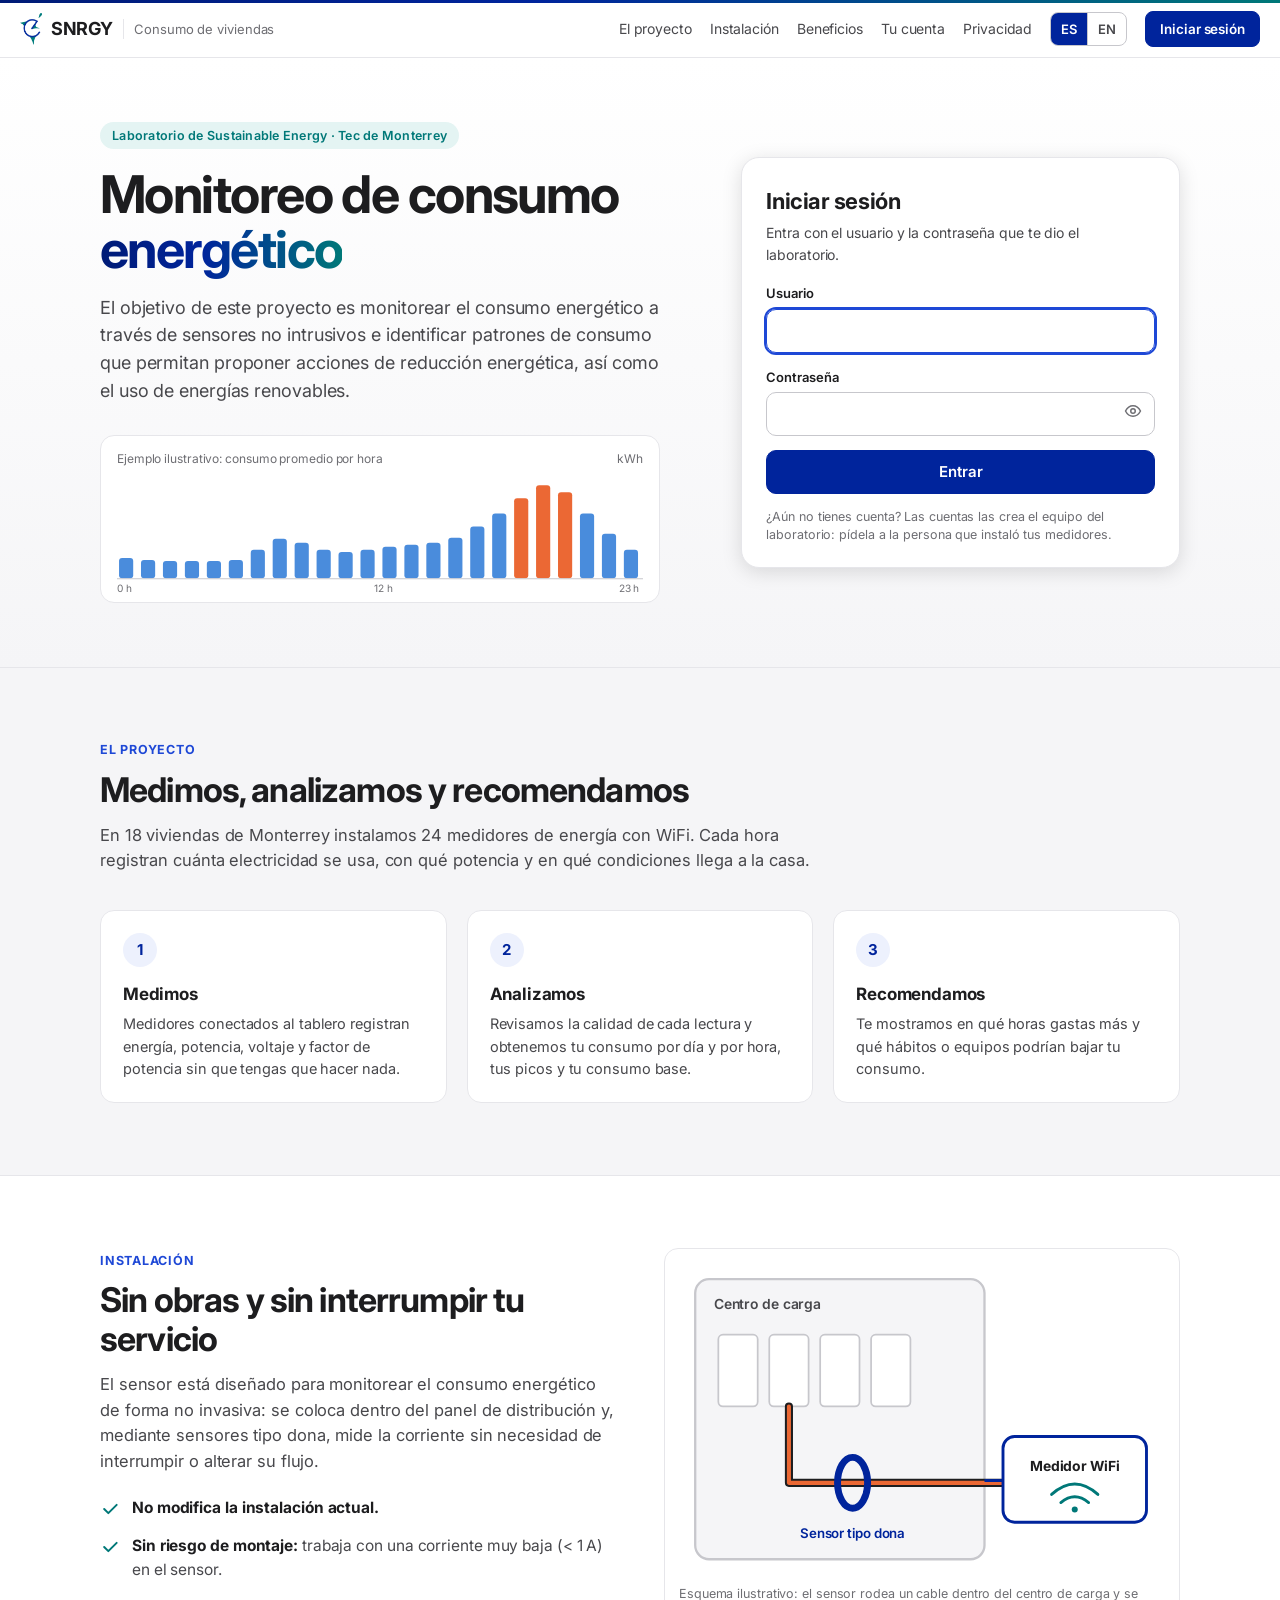
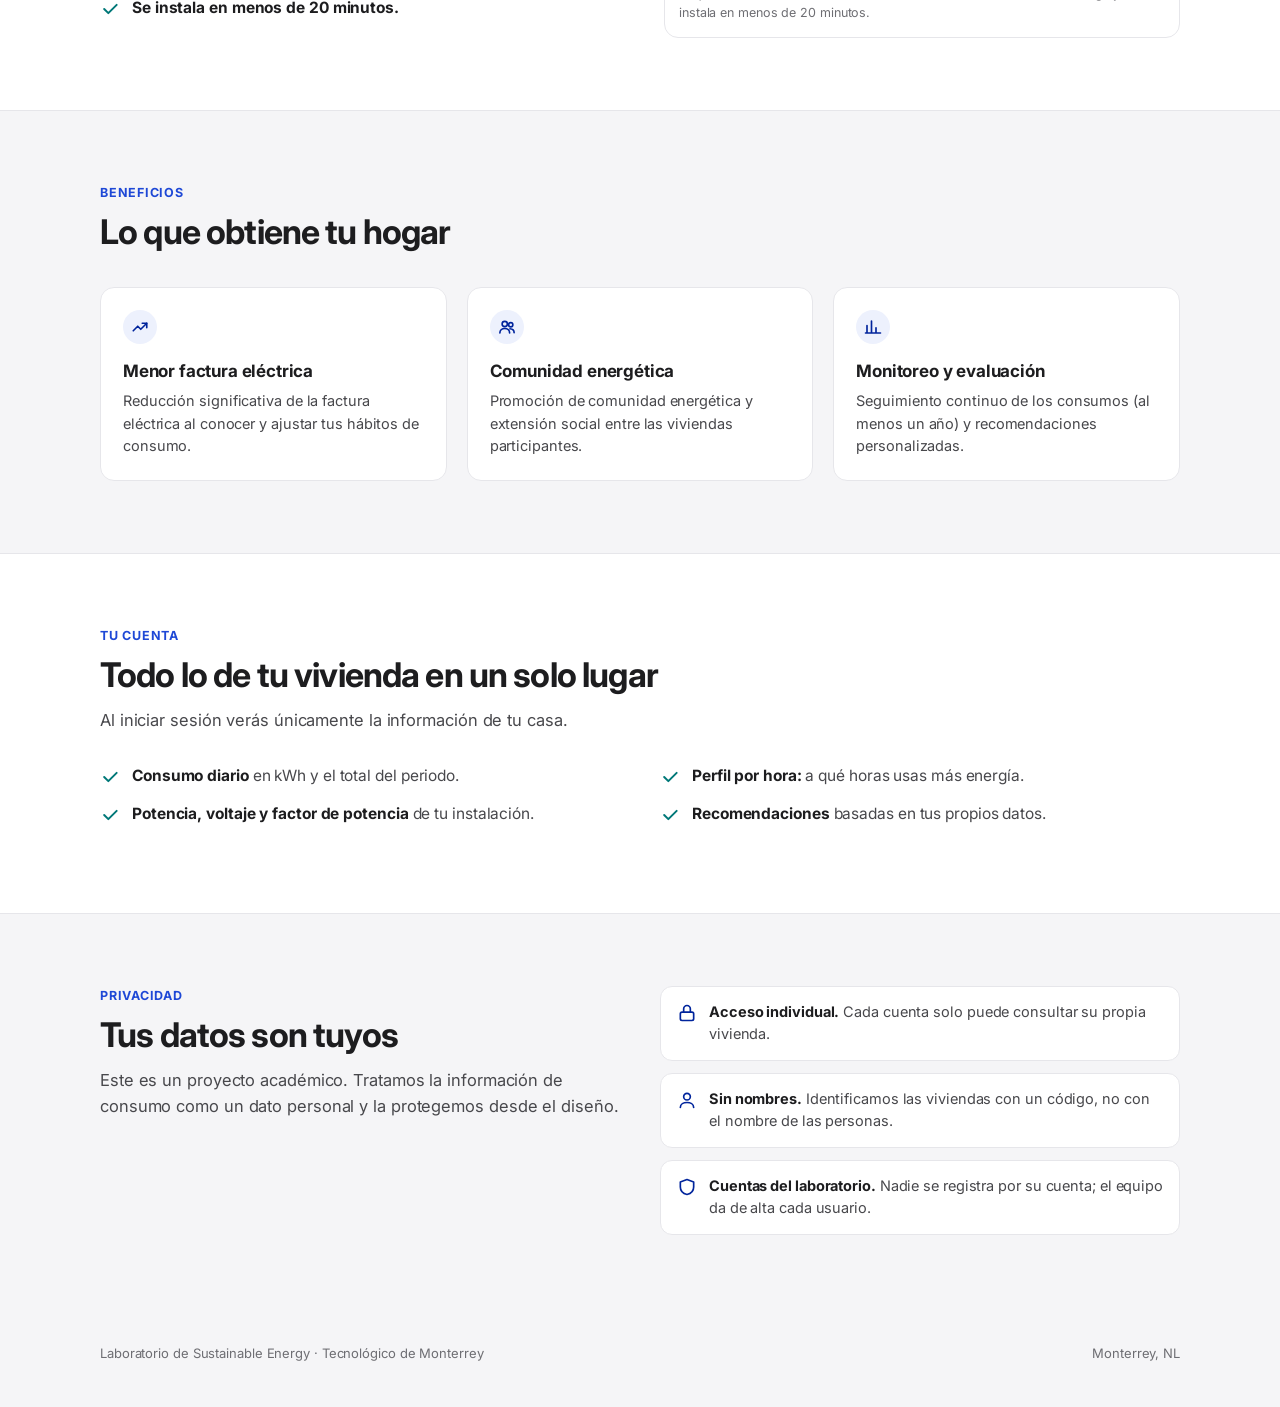
==== frontend/admin.html @ c1c3f269 "Implementacion de github action" ====
<!doctype html>
<html lang="es">
<head>
<meta charset="utf-8">
<meta name="robots" content="noindex">
<meta name="viewport" content="width=device-width, initial-scale=1">
<title>Consumo de viviendas · SNRGY</title>
<link rel="icon" href="logo.png">
<link rel="preconnect" href="https://fonts.googleapis.com"><link rel="preconnect" href="https://fonts.gstatic.com" crossorigin><link href="https://fonts.googleapis.com/css2?family=Inter:wght@400;500;600;700&display=swap" rel="stylesheet">
<style>/* required styles */

.leaflet-pane,
.leaflet-tile,
.leaflet-marker-icon,
.leaflet-marker-shadow,
.leaflet-tile-container,
.leaflet-pane > svg,
.leaflet-pane > canvas,
.leaflet-zoom-box,
.leaflet-image-layer,
.leaflet-layer {
	position: absolute;
	left: 0;
	top: 0;
	}
.leaflet-container {
	overflow: hidden;
	}
.leaflet-tile,
.leaflet-marker-icon,
.leaflet-marker-shadow {
	-webkit-user-select: none;
	   -moz-user-select: none;
	        user-select: none;
	  -webkit-user-drag: none;
	}
/* Prevents IE11 from highlighting tiles in blue */
.leaflet-tile::selection {
	background: transparent;
}
/* Safari renders non-retina tile on retina better with this, but Chrome is worse */
.leaflet-safari .leaflet-tile {
	image-rendering: -webkit-optimize-contrast;
	}
/* hack that prevents hw layers "stretching" when loading new tiles */
.leaflet-safari .leaflet-tile-container {
	width: 1600px;
	height: 1600px;
	-webkit-transform-origin: 0 0;
	}
.leaflet-marker-icon,
.leaflet-marker-shadow {
	display: block;
	}
/* .leaflet-container svg: reset svg max-width decleration shipped in Joomla! (joomla.org) 3.x */
/* .leaflet-container img: map is broken in FF if you have max-width: 100% on tiles */
.leaflet-container .leaflet-overlay-pane svg {
	max-width: none !important;
	max-height: none !important;
	}
.leaflet-container .leaflet-marker-pane img,
.leaflet-container .leaflet-shadow-pane img,
.leaflet-container .leaflet-tile-pane img,
.leaflet-container img.leaflet-image-layer,
.leaflet-container .leaflet-tile {
	max-width: none !important;
	max-height: none !important;
	width: auto;
	padding: 0;
	}

.leaflet-container img.leaflet-tile {
	/* See: https://bugs.chromium.org/p/chromium/issues/detail?id=600120 */
}

.leaflet-container.leaflet-touch-zoom {
	-ms-touch-action: pan-x pan-y;
	touch-action: pan-x pan-y;
	}
.leaflet-container.leaflet-touch-drag {
	-ms-touch-action: pinch-zoom;
	/* Fallback for FF which doesn't support pinch-zoom */
	touch-action: none;
	touch-action: pinch-zoom;
}
.leaflet-container.leaflet-touch-drag.leaflet-touch-zoom {
	-ms-touch-action: none;
	touch-action: none;
}
.leaflet-container {
	-webkit-tap-highlight-color: transparent;
}
.leaflet-container a {
	-webkit-tap-highlight-color: rgba(51, 181, 229, 0.4);
}
.leaflet-tile {
	filter: inherit;
	visibility: hidden;
	}
.leaflet-tile-loaded {
	visibility: inherit;
	}
.leaflet-zoom-box {
	width: 0;
	height: 0;
	-moz-box-sizing: border-box;
	     box-sizing: border-box;
	z-index: 800;
	}
/* workaround for https://bugzilla.mozilla.org/show_bug.cgi?id=888319 */
.leaflet-overlay-pane svg {
	-moz-user-select: none;
	}

.leaflet-pane         { z-index: 400; }

.leaflet-tile-pane    { z-index: 200; }
.leaflet-overlay-pane { z-index: 400; }
.leaflet-shadow-pane  { z-index: 500; }
.leaflet-marker-pane  { z-index: 600; }
.leaflet-tooltip-pane   { z-index: 650; }
.leaflet-popup-pane   { z-index: 700; }

.leaflet-map-pane canvas { z-index: 100; }
.leaflet-map-pane svg    { z-index: 200; }

.leaflet-vml-shape {
	width: 1px;
	height: 1px;
	}
.lvml {
	behavior: url(#default#VML);
	display: inline-block;
	position: absolute;
	}


/* control positioning */

.leaflet-control {
	position: relative;
	z-index: 800;
	pointer-events: visiblePainted; /* IE 9-10 doesn't have auto */
	pointer-events: auto;
	}
.leaflet-top,
.leaflet-bottom {
	position: absolute;
	z-index: 1000;
	pointer-events: none;
	}
.leaflet-top {
	top: 0;
	}
.leaflet-right {
	right: 0;
	}
.leaflet-bottom {
	bottom: 0;
	}
.leaflet-left {
	left: 0;
	}
.leaflet-control {
	float: left;
	clear: both;
	}
.leaflet-right .leaflet-control {
	float: right;
	}
.leaflet-top .leaflet-control {
	margin-top: 10px;
	}
.leaflet-bottom .leaflet-control {
	margin-bottom: 10px;
	}
.leaflet-left .leaflet-control {
	margin-left: 10px;
	}
.leaflet-right .leaflet-control {
	margin-right: 10px;
	}


/* zoom and fade animations */

.leaflet-fade-anim .leaflet-popup {
	opacity: 0;
	-webkit-transition: opacity 0.2s linear;
	   -moz-transition: opacity 0.2s linear;
	        transition: opacity 0.2s linear;
	}
.leaflet-fade-anim .leaflet-map-pane .leaflet-popup {
	opacity: 1;
	}
.leaflet-zoom-animated {
	-webkit-transform-origin: 0 0;
	    -ms-transform-origin: 0 0;
	        transform-origin: 0 0;
	}
svg.leaflet-zoom-animated {
	will-change: transform;
}

.leaflet-zoom-anim .leaflet-zoom-animated {
	-webkit-transition: -webkit-transform 0.25s cubic-bezier(0,0,0.25,1);
	   -moz-transition:    -moz-transform 0.25s cubic-bezier(0,0,0.25,1);
	        transition:         transform 0.25s cubic-bezier(0,0,0.25,1);
	}
.leaflet-zoom-anim .leaflet-tile,
.leaflet-pan-anim .leaflet-tile {
	-webkit-transition: none;
	   -moz-transition: none;
	        transition: none;
	}

.leaflet-zoom-anim .leaflet-zoom-hide {
	visibility: hidden;
	}


/* cursors */

.leaflet-interactive {
	cursor: pointer;
	}
.leaflet-grab {
	cursor: -webkit-grab;
	cursor:    -moz-grab;
	cursor:         grab;
	}
.leaflet-crosshair,
.leaflet-crosshair .leaflet-interactive {
	cursor: crosshair;
	}
.leaflet-popup-pane,
.leaflet-control {
	cursor: auto;
	}
.leaflet-dragging .leaflet-grab,
.leaflet-dragging .leaflet-grab .leaflet-interactive,
.leaflet-dragging .leaflet-marker-draggable {
	cursor: move;
	cursor: -webkit-grabbing;
	cursor:    -moz-grabbing;
	cursor:         grabbing;
	}

/* marker & overlays interactivity */
.leaflet-marker-icon,
.leaflet-marker-shadow,
.leaflet-image-layer,
.leaflet-pane > svg path,
.leaflet-tile-container {
	pointer-events: none;
	}

.leaflet-marker-icon.leaflet-interactive,
.leaflet-image-layer.leaflet-interactive,
.leaflet-pane > svg path.leaflet-interactive,
svg.leaflet-image-layer.leaflet-interactive path {
	pointer-events: visiblePainted; /* IE 9-10 doesn't have auto */
	pointer-events: auto;
	}

/* visual tweaks */

.leaflet-container {
	background: #ddd;
	outline-offset: 1px;
	}
.leaflet-container a {
	color: #0078A8;
	}
.leaflet-zoom-box {
	border: 2px dotted #38f;
	background: rgba(255,255,255,0.5);
	}


/* general typography */
.leaflet-container {
	font-family: "Helvetica Neue", Arial, Helvetica, sans-serif;
	font-size: 12px;
	font-size: 0.75rem;
	line-height: 1.5;
	}


/* general toolbar styles */

.leaflet-bar {
	box-shadow: 0 1px 5px rgba(0,0,0,0.65);
	border-radius: 4px;
	}
.leaflet-bar a {
	background-color: #fff;
	border-bottom: 1px solid #ccc;
	width: 26px;
	height: 26px;
	line-height: 26px;
	display: block;
	text-align: center;
	text-decoration: none;
	color: black;
	}
.leaflet-bar a,
.leaflet-control-layers-toggle {
	background-position: 50% 50%;
	background-repeat: no-repeat;
	display: block;
	}
.leaflet-bar a:hover,
.leaflet-bar a:focus {
	background-color: #f4f4f4;
	}
.leaflet-bar a:first-child {
	border-top-left-radius: 4px;
	border-top-right-radius: 4px;
	}
.leaflet-bar a:last-child {
	border-bottom-left-radius: 4px;
	border-bottom-right-radius: 4px;
	border-bottom: none;
	}
.leaflet-bar a.leaflet-disabled {
	cursor: default;
	background-color: #f4f4f4;
	color: #bbb;
	}

.leaflet-touch .leaflet-bar a {
	width: 30px;
	height: 30px;
	line-height: 30px;
	}
.leaflet-touch .leaflet-bar a:first-child {
	border-top-left-radius: 2px;
	border-top-right-radius: 2px;
	}
.leaflet-touch .leaflet-bar a:last-child {
	border-bottom-left-radius: 2px;
	border-bottom-right-radius: 2px;
	}

/* zoom control */

.leaflet-control-zoom-in,
.leaflet-control-zoom-out {
	font: bold 18px 'Lucida Console', Monaco, monospace;
	text-indent: 1px;
	}

.leaflet-touch .leaflet-control-zoom-in, .leaflet-touch .leaflet-control-zoom-out  {
	font-size: 22px;
	}


/* layers control */

.leaflet-control-layers {
	box-shadow: 0 1px 5px rgba(0,0,0,0.4);
	background: #fff;
	border-radius: 5px;
	}
.leaflet-control-layers-toggle {
	background-image: url([data-uri]);
	width: 36px;
	height: 36px;
	}
.leaflet-retina .leaflet-control-layers-toggle {
	background-image: url([data-uri]);
	background-size: 26px 26px;
	}
.leaflet-touch .leaflet-control-layers-toggle {
	width: 44px;
	height: 44px;
	}
.leaflet-control-layers .leaflet-control-layers-list,
.leaflet-control-layers-expanded .leaflet-control-layers-toggle {
	display: none;
	}
.leaflet-control-layers-expanded .leaflet-control-layers-list {
	display: block;
	position: relative;
	}
.leaflet-control-layers-expanded {
	padding: 6px 10px 6px 6px;
	color: #333;
	background: #fff;
	}
.leaflet-control-layers-scrollbar {
	overflow-y: scroll;
	overflow-x: hidden;
	padding-right: 5px;
	}
.leaflet-control-layers-selector {
	margin-top: 2px;
	position: relative;
	top: 1px;
	}
.leaflet-control-layers label {
	display: block;
	font-size: 13px;
	font-size: 1.08333em;
	}
.leaflet-control-layers-separator {
	height: 0;
	border-top: 1px solid #ddd;
	margin: 5px -10px 5px -6px;
	}

/* Default icon URLs */
.leaflet-default-icon-path { /* used only in path-guessing heuristic, see L.Icon.Default */
	background-image: url([data-uri]);
	}


/* attribution and scale controls */

.leaflet-container .leaflet-control-attribution {
	background: #fff;
	background: rgba(255, 255, 255, 0.8);
	margin: 0;
	}
.leaflet-control-attribution,
.leaflet-control-scale-line {
	padding: 0 5px;
	color: #333;
	line-height: 1.4;
	}
.leaflet-control-attribution a {
	text-decoration: none;
	}
.leaflet-control-attribution a:hover,
.leaflet-control-attribution a:focus {
	text-decoration: underline;
	}
.leaflet-attribution-flag {
	display: inline !important;
	vertical-align: baseline !important;
	width: 1em;
	height: 0.6669em;
	}
.leaflet-left .leaflet-control-scale {
	margin-left: 5px;
	}
.leaflet-bottom .leaflet-control-scale {
	margin-bottom: 5px;
	}
.leaflet-control-scale-line {
	border: 2px solid #777;
	border-top: none;
	line-height: 1.1;
	padding: 2px 5px 1px;
	white-space: nowrap;
	-moz-box-sizing: border-box;
	     box-sizing: border-box;
	background: rgba(255, 255, 255, 0.8);
	text-shadow: 1px 1px #fff;
	}
.leaflet-control-scale-line:not(:first-child) {
	border-top: 2px solid #777;
	border-bottom: none;
	margin-top: -2px;
	}
.leaflet-control-scale-line:not(:first-child):not(:last-child) {
	border-bottom: 2px solid #777;
	}

.leaflet-touch .leaflet-control-attribution,
.leaflet-touch .leaflet-control-layers,
.leaflet-touch .leaflet-bar {
	box-shadow: none;
	}
.leaflet-touch .leaflet-control-layers,
.leaflet-touch .leaflet-bar {
	border: 2px solid rgba(0,0,0,0.2);
	background-clip: padding-box;
	}


/* popup */

.leaflet-popup {
	position: absolute;
	text-align: center;
	margin-bottom: 20px;
	}
.leaflet-popup-content-wrapper {
	padding: 1px;
	text-align: left;
	border-radius: 12px;
	}
.leaflet-popup-content {
	margin: 13px 24px 13px 20px;
	line-height: 1.3;
	font-size: 13px;
	font-size: 1.08333em;
	min-height: 1px;
	}
.leaflet-popup-content p {
	margin: 17px 0;
	margin: 1.3em 0;
	}
.leaflet-popup-tip-container {
	width: 40px;
	height: 20px;
	position: absolute;
	left: 50%;
	margin-top: -1px;
	margin-left: -20px;
	overflow: hidden;
	pointer-events: none;
	}
.leaflet-popup-tip {
	width: 17px;
	height: 17px;
	padding: 1px;

	margin: -10px auto 0;
	pointer-events: auto;

	-webkit-transform: rotate(45deg);
	   -moz-transform: rotate(45deg);
	    -ms-transform: rotate(45deg);
	        transform: rotate(45deg);
	}
.leaflet-popup-content-wrapper,
.leaflet-popup-tip {
	background: white;
	color: #333;
	box-shadow: 0 3px 14px rgba(0,0,0,0.4);
	}
.leaflet-container a.leaflet-popup-close-button {
	position: absolute;
	top: 0;
	right: 0;
	border: none;
	text-align: center;
	width: 24px;
	height: 24px;
	font: 16px/24px Tahoma, Verdana, sans-serif;
	color: #757575;
	text-decoration: none;
	background: transparent;
	}
.leaflet-container a.leaflet-popup-close-button:hover,
.leaflet-container a.leaflet-popup-close-button:focus {
	color: #585858;
	}
.leaflet-popup-scrolled {
	overflow: auto;
	}

.leaflet-oldie .leaflet-popup-content-wrapper {
	-ms-zoom: 1;
	}
.leaflet-oldie .leaflet-popup-tip {
	width: 24px;
	margin: 0 auto;

	-ms-filter: "progid:DXImageTransform.Microsoft.Matrix(M11=0.70710678, M12=0.70710678, M21=-0.70710678, M22=0.70710678)";
	filter: progid:DXImageTransform.Microsoft.Matrix(M11=0.70710678, M12=0.70710678, M21=-0.70710678, M22=0.70710678);
	}

.leaflet-oldie .leaflet-control-zoom,
.leaflet-oldie .leaflet-control-layers,
.leaflet-oldie .leaflet-popup-content-wrapper,
.leaflet-oldie .leaflet-popup-tip {
	border: 1px solid #999;
	}


/* div icon */

.leaflet-div-icon {
	background: #fff;
	border: 1px solid #666;
	}


/* Tooltip */
/* Base styles for the element that has a tooltip */
.leaflet-tooltip {
	position: absolute;
	padding: 6px;
	background-color: #fff;
	border: 1px solid #fff;
	border-radius: 3px;
	color: #222;
	white-space: nowrap;
	-webkit-user-select: none;
	-moz-user-select: none;
	-ms-user-select: none;
	user-select: none;
	pointer-events: none;
	box-shadow: 0 1px 3px rgba(0,0,0,0.4);
	}
.leaflet-tooltip.leaflet-interactive {
	cursor: pointer;
	pointer-events: auto;
	}
.leaflet-tooltip-top:before,
.leaflet-tooltip-bottom:before,
.leaflet-tooltip-left:before,
.leaflet-tooltip-right:before {
	position: absolute;
	pointer-events: none;
	border: 6px solid transparent;
	background: transparent;
	content: "";
	}

/* Directions */

.leaflet-tooltip-bottom {
	margin-top: 6px;
}
.leaflet-tooltip-top {
	margin-top: -6px;
}
.leaflet-tooltip-bottom:before,
.leaflet-tooltip-top:before {
	left: 50%;
	margin-left: -6px;
	}
.leaflet-tooltip-top:before {
	bottom: 0;
	margin-bottom: -12px;
	border-top-color: #fff;
	}
.leaflet-tooltip-bottom:before {
	top: 0;
	margin-top: -12px;
	margin-left: -6px;
	border-bottom-color: #fff;
	}
.leaflet-tooltip-left {
	margin-left: -6px;
}
.leaflet-tooltip-right {
	margin-left: 6px;
}
.leaflet-tooltip-left:before,
.leaflet-tooltip-right:before {
	top: 50%;
	margin-top: -6px;
	}
.leaflet-tooltip-left:before {
	right: 0;
	margin-right: -12px;
	border-left-color: #fff;
	}
.leaflet-tooltip-right:before {
	left: 0;
	margin-left: -12px;
	border-right-color: #fff;
	}

/* Printing */

@media print {
	/* Prevent printers from removing background-images of controls. */
	.leaflet-control {
		-webkit-print-color-adjust: exact;
		print-color-adjust: exact;
		}
	}
</style>
<style>
:root{
  color-scheme:light;
  --font:"Inter",-apple-system,BlinkMacSystemFont,"Segoe UI",system-ui,sans-serif;
  --cobalt:#00249C; --cobalt-800:#001B76; --cobalt-600:#1E48D6; --cobalt-50:#EDF1FD;
  --teal:#007878; --teal-300:#66C9C4; --teal-50:#E4F4F3;
  --brand-gradient:linear-gradient(90deg,#001B76 0%,#00249C 42%,#007878 100%);
  --bg:#f5f5f7; --surface:#ffffff; --surface-2:#f5f5f7; --glass:rgba(255,255,255,.93);
  --ink:#1d1d1f; --ink-2:#48484c; --muted:#6e6e73;
  --grid:#ececf0; --axis:#c7c7cc; --border:#e6e6ea;
  --s1:#2a78d6; --s2:#eb6834; --s3:#1baf7a;
  --good:#0ca30c; --warn:#fab219; --crit:#d03b3b;
  --tl-ok:#9ec5f4; --band:rgba(10,10,11,.06); --ref:rgba(42,120,214,.10);
  --shadow:0 4px 20px rgba(10,10,11,.13);
  --r:14px;
}

*{box-sizing:border-box}
html{background:var(--bg)}
body{margin:0;background:var(--bg);color:var(--ink);font:14px/1.45 var(--font);letter-spacing:-.006em;-webkit-font-smoothing:antialiased}
button{font:inherit;color:inherit}
:focus-visible{outline:2px solid var(--cobalt-600);outline-offset:2px}
h1{font-size:17px;line-height:1.2;margin:0;font-weight:700;letter-spacing:-.005em}
h2{font-size:15px;margin:0;font-weight:700}
h3{font-size:13px;margin:0;font-weight:700}
.sub{margin:3px 0 0;color:var(--ink-2);font-size:13px}
[hidden]{display:none!important}

/* Barra superior */
.top{position:relative;display:flex;flex-wrap:wrap;align-items:center;gap:8px 20px;justify-content:space-between;padding:9px 16px 8px;min-height:58px;background:var(--surface);border-bottom:1px solid var(--border)}
.top::before{content:"";position:absolute;left:0;right:0;top:0;height:3px;background:var(--brand-gradient)}
.ttl{min-width:0}
.ttl .sub{margin:2px 0 0;font-size:13px;color:var(--muted)}
.top-r{display:flex;flex-wrap:wrap;align-items:center;gap:10px}
.field select{appearance:none;-webkit-appearance:none;font:inherit;font-size:13px;color:var(--ink);border:1px solid var(--axis);border-radius:8px;padding:6px 30px 6px 11px;cursor:pointer;background:var(--surface) url("data:image/svg+xml,%3Csvg xmlns='http://www.w3.org/2000/svg' width='12' height='12' viewBox='0 0 24 24' fill='none' stroke='%236e6e73' stroke-width='3' stroke-linecap='round' stroke-linejoin='round'%3E%3Cpath d='m6 9 6 6 6-6'/%3E%3C/svg%3E") no-repeat right 10px center}
.field select:hover{border-color:var(--cobalt-600)}
.seg{display:inline-flex;border:1px solid var(--axis);border-radius:8px;overflow:hidden}
.seg button{background:transparent;border:0;padding:6px 13px;cursor:pointer;font-size:13px;color:var(--ink-2)}
.seg button+button{border-left:1px solid var(--axis)}
.seg button:hover:not(:disabled){background:var(--cobalt-50);color:var(--cobalt)}
.seg button[aria-pressed="true"]{background:var(--cobalt);color:#fff;font-weight:600}
.seg button:disabled{opacity:.4;cursor:not-allowed}
.snrgy{display:flex;align-items:center;gap:9px;padding-left:16px;margin-left:2px;border-left:1px solid var(--border)}
.snrgy img{height:32px;width:auto;display:block}
.snrgy b{font-size:18px;font-weight:700;letter-spacing:-.025em;color:var(--ink)}
@media (max-width:620px){.snrgy{padding-left:0;border-left:0;margin-left:auto}}

/* Escenario: mapa grande + panel de detalle */
.shell{display:grid;grid-template-columns:minmax(0,1fr) 480px;min-height:600px}
@media (min-width:1600px){.shell{grid-template-columns:minmax(0,1fr) 540px}}
.shell{transition:grid-template-columns .28s cubic-bezier(.4,0,.2,1)}
.shell.closed{grid-template-columns:minmax(0,1fr) 0}
.shell.closed .detail{visibility:hidden;border-left:0;transition:visibility 0s .28s}
@media (prefers-reduced-motion:reduce){.shell,.shell.closed .detail{transition:none}}
.stage{position:relative;min-width:0;min-height:0;background:var(--surface-2)}
.ptoggle{top:50%;right:0;transform:translateY(-50%);display:inline-flex;align-items:center;gap:8px;height:48px;padding:0 10px 0 12px;border-radius:12px 0 0 12px;border-right:0;cursor:pointer;color:var(--cobalt);font-size:13px;font-weight:600;background:var(--surface)}
.ptoggle:hover{background:var(--cobalt-50)}
.ptoggle svg{transition:transform .28s}
.ptoggle .lbl{display:none}
.shell.closed .ptoggle .lbl{display:inline}
.shell.closed .ptoggle svg{transform:rotate(180deg)}
.dempty{padding:28px 20px;display:flex;flex-direction:column;gap:10px;align-items:flex-start;color:var(--ink-2)}
.dempty h3{font-size:16px;color:var(--ink)}
.dempty p{margin:0;max-width:44ch}
#map{position:absolute;inset:0;background:var(--surface-2);font:inherit}
.ov{position:absolute;z-index:500;background:var(--glass);border:1px solid var(--border);border-radius:var(--r);box-shadow:var(--shadow);-webkit-backdrop-filter:blur(8px);backdrop-filter:blur(8px)}
.summary{top:14px;left:14px;max-width:calc(100% - 76px);display:grid;grid-template-columns:repeat(4,minmax(0,auto))}
.sm{padding:10px 16px;min-width:0}
.sm+.sm{border-left:1px solid var(--border)}
.sl{font-size:12px;color:var(--muted)}
.sv{font-size:21px;font-weight:700;margin-top:1px;line-height:1.15;white-space:nowrap}
.sv small{font-size:12.5px;font-weight:500;color:var(--ink-2)}
.ss{font-size:12px;color:var(--ink-2);margin-top:1px;white-space:nowrap}

.rankcard{top:calc(var(--sumh,84px) + 28px);left:14px;bottom:76px;width:292px;display:flex;flex-direction:column;overflow:hidden}
.rankcard.collapsed{bottom:auto}
.rankcard.collapsed .rank{display:none}
.rh{display:flex;align-items:center;justify-content:space-between;gap:8px;padding:10px 10px 10px 14px;border-bottom:1px solid var(--border)}
.rankcard.collapsed .rh{border-bottom:0}
.rh button{background:transparent;border:1px solid var(--axis);border-radius:8px;width:30px;height:30px;cursor:pointer;color:var(--ink-2);display:grid;place-items:center}
.rh button:hover{background:var(--surface-2);color:var(--ink)}
.rankcard.collapsed .rh svg{transform:rotate(180deg)}
.rank{display:flex;flex-direction:column;padding:6px;overflow:auto;min-height:0}

.legendbar{left:14px;bottom:24px;display:flex;flex-wrap:wrap;align-items:center;gap:6px 14px;padding:9px 12px;font-size:12px;color:var(--ink-2);max-width:calc(100% - 90px)}
.legendbar span{display:inline-flex;align-items:center;gap:5px}
.legendbar .sep{width:1px;height:16px;background:var(--border)}
.btn{background:transparent;border:1px solid var(--axis);border-radius:8px;padding:4px 11px;font-size:12px;cursor:pointer;color:var(--ink-2)}
.btn:hover{background:var(--cobalt-50);color:var(--cobalt);border-color:var(--cobalt-600)}
.legend{display:flex;flex-wrap:wrap;gap:4px 14px;font-size:12px;color:var(--ink-2)}
.legend span{display:inline-flex;align-items:center;gap:5px}

.detail{background:var(--surface);border-left:1px solid var(--border);overflow:auto;min-width:0;min-height:0;overscroll-behavior:contain}
.below{max-width:980px;padding:20px 16px 36px;margin:0 auto;display:flex;flex-direction:column;gap:16px}
.below .tw{margin-top:10px}

@media (max-width:1099px){
  .ptoggle{display:none}
  .shell{display:flex;flex-direction:column;height:auto;min-height:0}
  .stage{display:flex;flex-direction:column;background:var(--bg)}
  #map{position:relative;inset:auto;height:62vh;min-height:380px;order:1}
  .ov{position:static;order:2;margin:12px 12px 0;-webkit-backdrop-filter:none;backdrop-filter:none}
  .summary{max-width:none;grid-template-columns:repeat(2,minmax(0,1fr))}
  .sm:nth-child(odd){border-left:0}.sm:nth-child(n+3){border-top:1px solid var(--border)}
  .legendbar{order:1;margin-top:12px;max-width:none}
  .rankcard{order:3;width:auto;max-height:none}
  .rankcard .rh button{display:none}
  .rank{overflow:visible}
  .detail{border-left:0;border-top:1px solid var(--border);margin-top:16px;overflow:visible}
}
@media (max-width:560px){.sv{font-size:18px}.sm{padding:9px 12px}.ss{white-space:normal}}
@media (prefers-reduced-motion:no-preference){.rankcard .rh svg{transition:transform .2s}}

/* Mapa (Leaflet) */
.leaflet-container{font-family:inherit}
.leaflet-container a{color:var(--cobalt-600)}
.leaflet-control-attribution{font-size:10px}
.leaflet-tooltip{background:var(--surface);color:var(--ink);border:1px solid var(--axis);box-shadow:var(--shadow);border-radius:8px;font-size:12.5px;line-height:1.4;padding:6px 10px}
.leaflet-tooltip-top:before{border-top-color:var(--axis)}
.leaflet-bar{border:1px solid var(--border)!important;box-shadow:var(--shadow)!important;border-radius:10px!important;overflow:hidden}
.leaflet-bar a{background:var(--glass);color:var(--ink);border-bottom-color:var(--axis)}
.leaflet-bar a:hover{background:var(--surface-2)}
.leaflet-control-layers{background:var(--glass);color:var(--ink);border-radius:10px!important;border:1px solid var(--border)!important;box-shadow:var(--shadow)!important}
.hm{display:block;overflow:visible;filter:drop-shadow(0 1px 2px rgba(0,0,0,.45))}
.hm .shape{stroke:#fff;stroke-width:2;stroke-linejoin:round}
.hm .selr{fill:none;stroke:var(--ink);stroke-width:2.5}
.hm .selh{fill:none;stroke:var(--surface);stroke-width:5}
.s-none{fill:var(--axis)}.s-good{fill:var(--good)}.s-warn{fill:var(--warn)}.s-crit{fill:var(--crit)}
.nodata .shape{fill-opacity:.9}

/* Ranking */
.row{display:grid;grid-template-columns:18px minmax(0,1fr) auto;gap:10px;align-items:center;width:100%;text-align:left;background:transparent;border:0;border-radius:8px;padding:7px 9px;cursor:pointer}
.row:hover{background:var(--surface-2)}
.row.sel{background:var(--cobalt-50);box-shadow:inset 0 0 0 1.5px var(--cobalt)}
.rn{display:flex;flex-direction:column;min-width:0}
.rn b{font-weight:700}
.ra{font-size:12px;color:var(--ink-2);overflow:hidden;text-overflow:ellipsis;white-space:nowrap}
.rv{text-align:right;font-variant-numeric:tabular-nums;font-weight:700}
.rv small{font-weight:400;color:var(--ink-2);font-size:11px}
.rv.none{font-weight:400;color:var(--ink-2)}
.spark{display:none}
.spark path{fill:none;stroke:var(--s1);stroke-width:1.5;stroke-linejoin:round;stroke-linecap:round}
.spark circle{fill:var(--s1);stroke:var(--surface);stroke-width:2}
@media (max-width:1099px){.row{grid-template-columns:18px minmax(0,1fr) 84px 110px}.spark{display:block}}
@media (max-width:560px){.row{grid-template-columns:18px minmax(0,1fr) 104px}.row .spark{display:none}}

/* Detalle */
.dh{display:flex;flex-wrap:wrap;gap:8px 16px;justify-content:space-between;align-items:flex-start;padding:16px 18px;border-bottom:1px solid var(--border)}
.dh h2{font-size:20px;letter-spacing:-.005em}
.pill{display:inline-flex;align-items:center;gap:6px;border:1px solid var(--axis);border-radius:999px;padding:3px 11px;font-size:12px;font-weight:600;white-space:nowrap}
.kpis{display:grid;grid-template-columns:repeat(auto-fit,minmax(200px,1fr));gap:1px;background:var(--border);border-bottom:1px solid var(--border)}
.kpi{background:var(--surface);padding:12px 18px;min-width:0}
.kl{font-size:12px;color:var(--muted)}
.kv{font-size:22px;font-weight:700;line-height:1.2;margin-top:1px}
.kv small{font-size:12px;font-weight:500;color:var(--ink-2)}
.ks{font-size:12px;color:var(--ink-2);margin-top:2px}
.tabs{display:flex;flex-wrap:wrap;gap:2px;padding:6px 12px 0;border-bottom:1px solid var(--border);position:sticky;top:0;z-index:20;background:var(--surface)}
.tabs button{background:transparent;border:0;border-bottom:2px solid transparent;padding:9px 10px;cursor:pointer;color:var(--ink-2);font-size:13px}
.tabs button:hover{color:var(--ink)}
.tabs button[aria-selected="true"]{color:var(--cobalt);font-weight:700;border-bottom-color:var(--cobalt)}
.sec{padding:16px 18px;border-bottom:1px solid var(--border);min-width:0}
.sec:last-child{border-bottom:0}
.sec-h{display:flex;flex-wrap:wrap;gap:4px 16px;justify-content:space-between;align-items:baseline;margin-bottom:8px}
.note{margin:8px 0 0;font-size:12px;color:var(--ink-2)}
.empty{display:flex;align-items:center;justify-content:center;min-height:120px;border:1px dashed var(--axis);border-radius:8px;color:var(--ink-2);font-size:13px;text-align:center;padding:12px}
.chart{position:relative;min-width:0}
.chart svg{display:block}
.gl line{stroke:var(--grid);stroke-width:1}
.gl line.base{stroke:var(--axis)}
.tk{font-size:11px;fill:var(--muted)}
.l1,.l2,.l3{fill:none;stroke-linejoin:round;stroke-linecap:round}
.l1{stroke:var(--s1);stroke-width:1.75}.l2{stroke:var(--s2);stroke-width:1.75}.l3{stroke:var(--s3);stroke-width:1.75}
.p1{fill:var(--s1)}.p2{fill:var(--s2)}.p3{fill:var(--s3)}
path.b1{fill:var(--s1)}path.b2{fill:var(--s2)}path.b3{fill:var(--s3)}
.sw.b1{background:var(--s1)}.sw.b2{background:var(--s2)}.sw.b3{background:var(--s3)}
.bar{stroke:var(--surface);stroke-width:2}
.dl{font-size:11px;fill:var(--ink-2);paint-order:stroke;stroke:var(--surface);stroke-width:3px;stroke-linejoin:round}
.avgl{stroke:var(--ink-2);stroke-width:1;stroke-dasharray:4 3}
.xl{stroke:var(--axis);stroke-width:1}
.dot{stroke:var(--surface);stroke-width:2}
.hit,.hit2{fill:transparent;touch-action:pan-y}
.band{fill:var(--band)}
.refband{fill:var(--ref)}
.tip{position:absolute;pointer-events:none;background:var(--surface);color:var(--ink);border:1px solid var(--axis);box-shadow:var(--shadow);border-radius:8px;padding:6px 9px;font-size:12px;line-height:1.4;white-space:nowrap;z-index:5}
.tip b{font-weight:700}
.sw{display:inline-block;width:10px;height:3px;border-radius:2px;margin-right:6px;vertical-align:middle}
.sw.s1{background:var(--s1)}.sw.s2{background:var(--s2)}.sw.s3{background:var(--s3)}
.sw.sq{width:10px;height:10px;border-radius:2px}
.sw.hatch{background:repeating-linear-gradient(45deg,var(--axis) 0 2px,transparent 2px 5px);border:1px solid var(--axis)}
.sw.tl0{background:var(--tl-ok)}.sw.tl1{background:var(--crit)}.sw.tl2{background:var(--warn)}
.sw.tl3{background:repeating-linear-gradient(45deg,var(--muted) 0 2px,transparent 2px 5px);border:1px solid var(--muted)}
.tl-row{display:grid;grid-template-columns:minmax(0,1fr);gap:4px;margin-bottom:12px}
.tl-h{display:flex;flex-wrap:wrap;gap:4px 10px;align-items:center;font-size:13px}
.tl-h b{font-weight:700}
.tw{overflow-x:auto;border:1px solid var(--border);border-radius:8px}
table{border-collapse:collapse;width:100%;font-size:12px;font-variant-numeric:tabular-nums}
th,td{padding:6px 10px;text-align:right;border-bottom:1px solid var(--border);white-space:nowrap}
th:first-child,td:first-child,th.l,td.l{text-align:left}
th{background:var(--surface-2);font-weight:700;color:var(--ink-2)}
tbody tr:last-child td{border-bottom:0}
tr.clk{cursor:pointer}tr.clk:hover td{background:var(--surface-2)}
.code{font-weight:700;letter-spacing:.02em}
.codes{margin:0;padding:0;list-style:none;display:flex;flex-direction:column;gap:6px;font-size:13px}
.codes b{font-weight:700}
details{font-size:13px}
summary{cursor:pointer;color:var(--ink-2);padding:2px 0}
.foot{font-size:12px;color:var(--ink-2);margin:0;display:flex;flex-direction:column;gap:4px}
.foot{max-width:none}


/* Indicador de última lectura, idioma, alertas */
.subrow{display:flex;align-items:center;flex-wrap:wrap;gap:2px 10px;margin-top:2px}
.subrow .sub{margin:0}
.fresh{display:inline-flex;align-items:center;gap:6px;font-size:12px;color:var(--ink-2);border:1px solid var(--border);border-radius:999px;padding:1px 10px 1px 8px;background:var(--surface-2);white-space:nowrap;cursor:default}
.fresh .fd{width:8px;height:8px;border-radius:50%;background:var(--muted);flex:none}
.fresh.live .fd{background:var(--good)}.fresh.late .fd{background:var(--warn)}
.langseg button{padding:6px 10px;font-weight:600}
.alertbtn{display:inline-flex;align-items:center;gap:8px;height:34px;padding:0 12px;border:1px solid var(--axis);border-radius:8px;background:var(--surface);color:var(--ink);cursor:pointer;font-size:13px}
.alertbtn:hover{background:var(--cobalt-50);border-color:var(--cobalt-600);color:var(--cobalt)}
.alertbtn .n{min-width:20px;height:20px;padding:0 6px;border-radius:999px;background:var(--crit);color:#fff;font-size:12px;font-weight:700;display:inline-grid;place-items:center}
@media (max-width:620px){.alertbtn .txt{display:none}.alertbtn{padding:0 10px}}
.summary{overflow:hidden}
.sm-btn{cursor:pointer}.sm-btn:hover,.sm-btn:focus-visible{background:var(--cobalt-50)}
.dh-r{display:flex;flex-direction:column;align-items:flex-end;gap:8px}
@media (max-width:1099px){.dh-r{align-items:flex-start}}
.bhead{display:flex;flex-wrap:wrap;align-items:center;justify-content:space-between;gap:8px 16px}
.bhead h2{font-size:17px}
.bbtns{display:flex;flex-wrap:wrap;gap:8px}
dialog#alerts{margin:68px 16px auto auto;width:min(540px,calc(100vw - 24px));max-height:calc(100dvh - 90px);padding:0;border:1px solid var(--border);border-radius:var(--r);box-shadow:var(--shadow);background:var(--surface);color:var(--ink)}
dialog#alerts[open]{display:flex;flex-direction:column}
dialog#alerts::backdrop{background:rgba(10,10,11,.28)}
.al-head{display:flex;align-items:flex-start;justify-content:space-between;gap:12px;padding:16px 16px 12px;border-bottom:1px solid var(--border)}
.al-head h2{font-size:18px}
.al-head p{margin:3px 0 0;font-size:12.5px;color:var(--ink-2)}
.al-x{flex:none;width:32px;height:32px;border:1px solid var(--axis);border-radius:8px;background:transparent;cursor:pointer;color:var(--ink-2);display:grid;place-items:center}
.al-x:hover{background:var(--surface-2);color:var(--ink)}
.al-body{overflow:auto;min-height:0}
.al-g{margin:0;padding:12px 16px 6px;font-size:13px;color:var(--ink-2);font-weight:700}
.al-item{display:grid;grid-template-columns:20px minmax(0,1fr);gap:0 12px;width:100%;text-align:left;padding:11px 16px;border:0;border-top:1px solid var(--border);background:transparent;cursor:pointer}
.al-item:hover,.al-item:focus-visible{background:var(--cobalt-50)}
.al-ic{padding-top:2px}
.al-main{display:flex;flex-direction:column;gap:3px;min-width:0}
.al-h{display:flex;flex-wrap:wrap;align-items:center;gap:4px 10px}
.al-code{font-size:11.5px;border:1px solid var(--axis);border-radius:999px;padding:0 8px;color:var(--ink-2)}
.al-t,.al-a{font-size:13px;color:var(--ink-2)}
.al-a b{color:var(--ink)}
.al-m{font-size:12px;color:var(--muted)}
.al-note{margin:0;padding:0 16px 6px;font-size:12.5px;color:var(--ink-2)}
.al-out{margin:0;padding:0 16px 16px 32px;font-size:13px;color:var(--ink-2);display:flex;flex-direction:column;gap:4px}
.al-ok{padding:24px 16px;color:var(--ink-2)}
@media (min-width:1100px){.shell{height:calc(100vh - var(--top,62px));height:calc(100dvh - var(--top,62px))}}
</style>
</head>
<body>
<div id="boot" role="status" style="position:fixed;inset:0;z-index:5000;background:#f5f5f7;display:grid;place-items:center;color:#6e6e73;font:15px Inter,system-ui,sans-serif"><span id="bootT">Cargando datos…</span></div>
<header class="top" id="top">
  <div class="ttl">
    <h1>Consumo de viviendas</h1>
    <div class="subrow"><p class="sub">Monterrey, NL</p><span class="fresh" id="fresh" tabindex="0"><i class="fd"></i><span id="freshTxt"></span></span></div>
  </div>
  <div class="top-r">
    <label class="field"><span class="sr" style="position:absolute;width:1px;height:1px;overflow:hidden;clip:rect(0 0 0 0)">Mes</span><select id="month" aria-label="Mes a consultar"></select></label>
    <div class="seg" role="group" aria-label="Días a mostrar" id="range">
      <button type="button" data-n="7" aria-pressed="false">7 días</button>
      <button type="button" data-n="14" aria-pressed="false">14 días</button>
      <button type="button" data-n="20" aria-pressed="true">20 días</button>
    </div>
    <div class="seg langseg" role="group" aria-label="Idioma" id="lang"><button type="button" data-l="es" aria-pressed="true">ES</button><button type="button" data-l="en" aria-pressed="false">EN</button></div>
    <button type="button" class="alertbtn" id="alertsBtn" aria-haspopup="dialog"><svg width="16" height="16" viewBox="0 0 24 24" fill="none" stroke="currentColor" stroke-width="2.2" stroke-linecap="round" stroke-linejoin="round" aria-hidden="true"><path d="M10.3 3.9 1.8 18a2 2 0 0 0 1.7 3h17a2 2 0 0 0 1.7-3L13.7 3.9a2 2 0 0 0-3.4 0z"/><path d="M12 9v4M12 17h.01"/></svg><span class="txt">Alertas</span><span class="n" id="alCount">0</span></button>
    <button type="button" class="btn" id="logout">Cerrar sesión</button>
    <a class="snrgy" href="index.html" style="text-decoration:none;color:inherit" title="Ir al inicio"><img src="logo.png" alt="" width="23" height="32"><b>SNRGY</b></a>
  </div>
</header>

<main class="shell">
  <section class="stage" aria-label="Mapa de las viviendas">
    <div id="map" role="application" aria-label="Mapa con la ubicación de las 18 viviendas"></div>

    <div class="ov summary" id="summary" aria-label="Resumen de la zona"></div>

    <aside class="ov rankcard" id="rankcard" aria-labelledby="rankT">
      <div class="rh">
        <h2 id="rankT">Viviendas por consumo</h2>
        <button type="button" id="rankToggle" aria-expanded="true" aria-controls="rank" aria-label="Mostrar u ocultar la lista"><svg width="16" height="16" viewBox="0 0 24 24" fill="none" stroke="currentColor" stroke-width="2.2" stroke-linecap="round" stroke-linejoin="round" aria-hidden="true"><path d="m6 15 6-6 6 6"/></svg></button>
      </div>
      <div class="rank" id="rank"></div>
    </aside>

    <div class="ov legendbar" aria-label="Leyenda del mapa">
      <span><svg width="14" height="14" viewBox="-14 -14 28 28" class="s-good" aria-hidden="true"><circle r="10"/></svg>Datos completos</span>
      <span><svg width="14" height="14" viewBox="-14 -14 28 28" class="s-warn" aria-hidden="true"><path d="M0-12L11 9H-11Z"/></svg>Datos parciales</span>
      <span><svg width="14" height="14" viewBox="-14 -14 28 28" class="s-crit" aria-hidden="true"><path d="M0-13L13 0L0 13L-13 0Z"/></svg>Sin lecturas válidas</span>
      <span id="lgNone" hidden><svg width="14" height="14" viewBox="-14 -14 28 28" class="s-none" aria-hidden="true"><circle r="10"/></svg>Sin datos</span>
      <span class="sep" aria-hidden="true"></span>
      <span>Tamaño = kWh por día</span>
      <span class="sep" aria-hidden="true"></span>
      <button type="button" class="btn" id="fitCore">Centrar</button><button type="button" class="btn" id="fitAll">Ver todas</button>
    </div>
  <button type="button" class="ov ptoggle" id="panelToggle" data-noattr aria-expanded="true" aria-controls="detail" title="Ocultar o mostrar las gráficas"><svg width="18" height="18" viewBox="0 0 24 24" fill="none" stroke="currentColor" stroke-width="2.4" stroke-linecap="round" stroke-linejoin="round" aria-hidden="true"><path d="m9 6 6 6-6 6"/></svg><span class="lbl">Ver gráficas</span></button>
  </section>

  <section class="detail" id="detail" aria-labelledby="dname">
    <div class="dh">
      <div>
        <h2 id="dname"></h2>
        <p class="sub" id="daddr" style="margin-top:2px"></p>
      </div>
      <div class="dh-r"><span class="pill" id="dstatus"></span><button type="button" class="btn" id="csvHouse" title="Descarga las lecturas por hora de esta vivienda en los días elegidos">Exportar CSV</button></div>
    </div>
    <div id="dbody">
    <div class="kpis" id="kpis"></div>
      <div class="tabs" role="tablist" aria-label="Secciones del detalle" id="tabs">
        <button type="button" role="tab" id="tab-consumo" aria-controls="pan-consumo" aria-selected="true">Consumo</button>
        <button type="button" role="tab" id="tab-potencia" aria-controls="pan-potencia" aria-selected="false" tabindex="-1">Potencia</button>
        <button type="button" role="tab" id="tab-senal" aria-controls="pan-senal" aria-selected="false" tabindex="-1">Voltaje y frecuencia</button>
        <button type="button" role="tab" id="tab-estado" aria-controls="pan-estado" aria-selected="false" tabindex="-1">Estado de los datos</button>
      </div>

      <div role="tabpanel" id="pan-consumo" aria-labelledby="tab-consumo">
        <div class="sec">
          <div class="sec-h"><h3>Consumo diario (kWh)</h3><div class="legend" id="lgDaily"></div></div>
          <div class="chart" id="chDaily"></div>
        </div>
        <div class="sec">
          <div class="sec-h"><h3>Perfil por hora (kWh promedio)</h3><span class="note" style="margin:0">Solo horas con lecturas confiables</span></div>
          <div class="chart" id="chHourly"></div>
        </div>
      </div>

      <div role="tabpanel" id="pan-potencia" aria-labelledby="tab-potencia" hidden>
        <div class="sec">
          <div class="sec-h"><h3>Potencia (promedio por hora)</h3><div class="legend" id="lgPower"></div></div>
          <div class="chart" id="chPower"></div>
          <p class="note" id="notePower"></p>
        </div>
        <div class="sec">
          <div class="sec-h"><h3>Factor de potencia</h3></div>
          <div class="chart" id="chPF"></div>
        </div>
      </div>

      <div role="tabpanel" id="pan-senal" aria-labelledby="tab-senal" hidden>
        <div class="sec">
          <div class="sec-h"><h3>Voltaje (V)</h3><div class="legend"><span><i class="sw s1"></i>Fase A</span><span><i class="sw s2"></i>Fase B</span><span><i class="sw sq" style="background:var(--ref);border:1px solid var(--s1)"></i>127 V ±10 %</span><span><i class="sw hatch"></i>Sin datos confiables</span></div></div>
          <div class="chart" id="chVolt"></div>
        </div>
        <div class="sec">
          <div class="sec-h"><h3>Frecuencia (Hz)</h3></div>
          <div class="chart" id="chFreq"></div>
          <p class="note" id="noteFreq"></p>
        </div>
      </div>

      <div role="tabpanel" id="pan-estado" aria-labelledby="tab-estado" hidden>
        <div class="sec">
          <div class="sec-h"><h3>Línea de tiempo por sensor</h3><div class="legend"><span><i class="sw sq tl0"></i>Lectura confiable</span><span><i class="sw sq tl1"></i>Congelado</span><span><i class="sw sq tl2"></i>Hueco del sensor</span><span><i class="sw sq tl3"></i>Caída del sistema</span></div></div>
          <div id="tl"></div>
        </div>
        <div class="sec">
          <div class="tw"><table id="tblSens"></table></div>
        </div>
        <div class="sec">
          <h3 style="margin-bottom:8px">Códigos de estado propuestos</h3>
          <ul class="codes">
            <li><b>OK</b>: lecturas completas y cambiantes.</li>
            <li><b>INTERMITENTE</b>: tramos congelados de 12 horas o más, o más del 10 % de las horas sin lectura confiable.</li>
            <li><b>CONGELADO</b>: el sensor repite el mismo valor durante casi todo el periodo.</li>
            <li><b>SIN_VOLTAJE</b>: el medidor reporta energía y potencia, pero no voltaje ni frecuencia.</li>
          </ul>
          <p class="note">Una lectura se considera congelada cuando voltaje, corriente, potencia y energía son idénticos a la lectura anterior.</p>
        </div>
      </div>
    </div>
    <div class="dempty" id="dempty" hidden></div>
  </section>
</main>

<div class="below">
  <section aria-labelledby="sensT">
    <div class="bhead"><h2 id="sensT">Estado de los sensores</h2><div class="bbtns"><button type="button" class="btn" id="csvAll" title="Descarga las lecturas por hora de todas las viviendas en los días elegidos">Todas las viviendas (CSV)</button><button type="button" class="btn" id="csvSens" title="Descarga el estado de cada sensor">Sensores (CSV)</button></div></div>
    <div class="tw"><table id="tblAll"></table></div>
  </section>
  <div class="foot">
    <p>Consumo = energía directa acumulada (forward) del medidor, calculada por hora a partir del contador. Lo devuelto a la red es la energía inversa (reverse). Falta confirmar con el laboratorio cómo está conectado cada medidor.</p>
    <p>La potencia aparente es la suma de V × I por fase y la reactiva es la raíz de (S² − P²). Ambas se calculan porque no vienen en los archivos. En potencia activa, un valor negativo significa energía que regresa a la red.</p>
    <p>Un día es completo si tiene al menos 22 horas con lecturas confiables. Los días con huecos o sensor congelado se marcan con rayas y su valor es una estimación a partir del contador. Si la estimación no es creíble, el día aparece como sin datos.</p>
    <p>El mapa necesita conexión a internet. Si el fondo no carga, cambia de capa con el botón de arriba a la derecha del mapa.</p>
  </div>
</div>

<dialog id="alerts" aria-labelledby="alT">
  <div class="al-head">
    <div><h2 id="alT">Sensores por revisar</h2><p id="alSub"></p></div>
    <button type="button" class="al-x" id="alClose" aria-label="Cerrar"><svg width="16" height="16" viewBox="0 0 24 24" fill="none" stroke="currentColor" stroke-width="2.4" stroke-linecap="round" aria-hidden="true"><path d="M6 6l12 12M18 6 6 18"/></svg></button>
  </div>
  <div class="al-body" id="alList"></div>
</dialog>

<script>/* @preserve
 * Leaflet 1.9.4, a JS library for interactive maps. https://leafletjs.com
 * (c) 2010-2023 Vladimir Agafonkin, (c) 2010-2011 CloudMade
 */
!function(t,e){"object"==typeof exports&&"undefined"!=typeof module?e(exports):"function"==typeof define&&define.amd?define(["exports"],e):e((t="undefined"!=typeof globalThis?globalThis:t||self).leaflet={})}(this,function(t){"use strict";function l(t){for(var e,i,n=1,o=arguments.length;n<o;n++)for(e in i=arguments[n])t[e]=i[e];return t}var R=Object.create||function(t){return N.prototype=t,new N};function N(){}function a(t,e){var i,n=Array.prototype.slice;return t.bind?t.bind.apply(t,n.call(arguments,1)):(i=n.call(arguments,2),function(){return t.apply(e,i.length?i.concat(n.call(arguments)):arguments)})}var D=0;function h(t){return"_leaflet_id"in t||(t._leaflet_id=++D),t._leaflet_id}function j(t,e,i){var n,o,s=function(){n=!1,o&&(r.apply(i,o),o=!1)},r=function(){n?o=arguments:(t.apply(i,arguments),setTimeout(s,e),n=!0)};return r}function H(t,e,i){var n=e[1],e=e[0],o=n-e;return t===n&&i?t:((t-e)%o+o)%o+e}function u(){return!1}function i(t,e){return!1===e?t:(e=Math.pow(10,void 0===e?6:e),Math.round(t*e)/e)}function W(t){return t.trim?t.trim():t.replace(/^\s+|\s+$/g,"")}function F(t){return W(t).split(/\s+/)}function c(t,e){for(var i in Object.prototype.hasOwnProperty.call(t,"options")||(t.options=t.options?R(t.options):{}),e)t.options[i]=e[i];return t.options}function U(t,e,i){var n,o=[];for(n in t)o.push(encodeURIComponent(i?n.toUpperCase():n)+"="+encodeURIComponent(t[n]));return(e&&-1!==e.indexOf("?")?"&":"?")+o.join("&")}var V=/\{ *([\w_ -]+) *\}/g;function q(t,i){return t.replace(V,function(t,e){e=i[e];if(void 0===e)throw new Error("No value provided for variable "+t);return e="function"==typeof e?e(i):e})}var d=Array.isArray||function(t){return"[object Array]"===Object.prototype.toString.call(t)};function G(t,e){for(var i=0;i<t.length;i++)if(t[i]===e)return i;return-1}var K="[data-uri]";function Y(t){return window["webkit"+t]||window["moz"+t]||window["ms"+t]}var X=0;function J(t){var e=+new Date,i=Math.max(0,16-(e-X));return X=e+i,window.setTimeout(t,i)}var $=window.requestAnimationFrame||Y("RequestAnimationFrame")||J,Q=window.cancelAnimationFrame||Y("CancelAnimationFrame")||Y("CancelRequestAnimationFrame")||function(t){window.clearTimeout(t)};function x(t,e,i){if(!i||$!==J)return $.call(window,a(t,e));t.call(e)}function r(t){t&&Q.call(window,t)}var tt={__proto__:null,extend:l,create:R,bind:a,get lastId(){return D},stamp:h,throttle:j,wrapNum:H,falseFn:u,formatNum:i,trim:W,splitWords:F,setOptions:c,getParamString:U,template:q,isArray:d,indexOf:G,emptyImageUrl:K,requestFn:$,cancelFn:Q,requestAnimFrame:x,cancelAnimFrame:r};function et(){}et.extend=function(t){function e(){c(this),this.initialize&&this.initialize.apply(this,arguments),this.callInitHooks()}var i,n=e.__super__=this.prototype,o=R(n);for(i in(o.constructor=e).prototype=o,this)Object.prototype.hasOwnProperty.call(this,i)&&"prototype"!==i&&"__super__"!==i&&(e[i]=this[i]);if(t.statics&&l(e,t.statics),t.includes){var s=t.includes;if("undefined"!=typeof L&&L&&L.Mixin){s=d(s)?s:[s];for(var r=0;r<s.length;r++)s[r]===L.Mixin.Events&&console.warn("Deprecated include of L.Mixin.Events: this property will be removed in future releases, please inherit from L.Evented instead.",(new Error).stack)}l.apply(null,[o].concat(t.includes))}return l(o,t),delete o.statics,delete o.includes,o.options&&(o.options=n.options?R(n.options):{},l(o.options,t.options)),o._initHooks=[],o.callInitHooks=function(){if(!this._initHooksCalled){n.callInitHooks&&n.callInitHooks.call(this),this._initHooksCalled=!0;for(var t=0,e=o._initHooks.length;t<e;t++)o._initHooks[t].call(this)}},e},et.include=function(t){var e=this.prototype.options;return l(this.prototype,t),t.options&&(this.prototype.options=e,this.mergeOptions(t.options)),this},et.mergeOptions=function(t){return l(this.prototype.options,t),this},et.addInitHook=function(t){var e=Array.prototype.slice.call(arguments,1),i="function"==typeof t?t:function(){this[t].apply(this,e)};return this.prototype._initHooks=this.prototype._initHooks||[],this.prototype._initHooks.push(i),this};var e={on:function(t,e,i){if("object"==typeof t)for(var n in t)this._on(n,t[n],e);else for(var o=0,s=(t=F(t)).length;o<s;o++)this._on(t[o],e,i);return this},off:function(t,e,i){if(arguments.length)if("object"==typeof t)for(var n in t)this._off(n,t[n],e);else{t=F(t);for(var o=1===arguments.length,s=0,r=t.length;s<r;s++)o?this._off(t[s]):this._off(t[s],e,i)}else delete this._events;return this},_on:function(t,e,i,n){"function"!=typeof e?console.warn("wrong listener type: "+typeof e):!1===this._listens(t,e,i)&&(e={fn:e,ctx:i=i===this?void 0:i},n&&(e.once=!0),this._events=this._events||{},this._events[t]=this._events[t]||[],this._events[t].push(e))},_off:function(t,e,i){var n,o,s;if(this._events&&(n=this._events[t]))if(1===arguments.length){if(this._firingCount)for(o=0,s=n.length;o<s;o++)n[o].fn=u;delete this._events[t]}else"function"!=typeof e?console.warn("wrong listener type: "+typeof e):!1!==(e=this._listens(t,e,i))&&(i=n[e],this._firingCount&&(i.fn=u,this._events[t]=n=n.slice()),n.splice(e,1))},fire:function(t,e,i){if(this.listens(t,i)){var n=l({},e,{type:t,target:this,sourceTarget:e&&e.sourceTarget||this});if(this._events){var o=this._events[t];if(o){this._firingCount=this._firingCount+1||1;for(var s=0,r=o.length;s<r;s++){var a=o[s],h=a.fn;a.once&&this.off(t,h,a.ctx),h.call(a.ctx||this,n)}this._firingCount--}}i&&this._propagateEvent(n)}return this},listens:function(t,e,i,n){"string"!=typeof t&&console.warn('"string" type argument expected');var o=e,s=("function"!=typeof e&&(n=!!e,i=o=void 0),this._events&&this._events[t]);if(s&&s.length&&!1!==this._listens(t,o,i))return!0;if(n)for(var r in this._eventParents)if(this._eventParents[r].listens(t,e,i,n))return!0;return!1},_listens:function(t,e,i){if(this._events){var n=this._events[t]||[];if(!e)return!!n.length;i===this&&(i=void 0);for(var o=0,s=n.length;o<s;o++)if(n[o].fn===e&&n[o].ctx===i)return o}return!1},once:function(t,e,i){if("object"==typeof t)for(var n in t)this._on(n,t[n],e,!0);else for(var o=0,s=(t=F(t)).length;o<s;o++)this._on(t[o],e,i,!0);return this},addEventParent:function(t){return this._eventParents=this._eventParents||{},this._eventParents[h(t)]=t,this},removeEventParent:function(t){return this._eventParents&&delete this._eventParents[h(t)],this},_propagateEvent:function(t){for(var e in this._eventParents)this._eventParents[e].fire(t.type,l({layer:t.target,propagatedFrom:t.target},t),!0)}},it=(e.addEventListener=e.on,e.removeEventListener=e.clearAllEventListeners=e.off,e.addOneTimeEventListener=e.once,e.fireEvent=e.fire,e.hasEventListeners=e.listens,et.extend(e));function p(t,e,i){this.x=i?Math.round(t):t,this.y=i?Math.round(e):e}var nt=Math.trunc||function(t){return 0<t?Math.floor(t):Math.ceil(t)};function m(t,e,i){return t instanceof p?t:d(t)?new p(t[0],t[1]):null==t?t:"object"==typeof t&&"x"in t&&"y"in t?new p(t.x,t.y):new p(t,e,i)}function f(t,e){if(t)for(var i=e?[t,e]:t,n=0,o=i.length;n<o;n++)this.extend(i[n])}function _(t,e){return!t||t instanceof f?t:new f(t,e)}function s(t,e){if(t)for(var i=e?[t,e]:t,n=0,o=i.length;n<o;n++)this.extend(i[n])}function g(t,e){return t instanceof s?t:new s(t,e)}function v(t,e,i){if(isNaN(t)||isNaN(e))throw new Error("Invalid LatLng object: ("+t+", "+e+")");this.lat=+t,this.lng=+e,void 0!==i&&(this.alt=+i)}function w(t,e,i){return t instanceof v?t:d(t)&&"object"!=typeof t[0]?3===t.length?new v(t[0],t[1],t[2]):2===t.length?new v(t[0],t[1]):null:null==t?t:"object"==typeof t&&"lat"in t?new v(t.lat,"lng"in t?t.lng:t.lon,t.alt):void 0===e?null:new v(t,e,i)}p.prototype={clone:function(){return new p(this.x,this.y)},add:function(t){return this.clone()._add(m(t))},_add:function(t){return this.x+=t.x,this.y+=t.y,this},subtract:function(t){return this.clone()._subtract(m(t))},_subtract:function(t){return this.x-=t.x,this.y-=t.y,this},divideBy:function(t){return this.clone()._divideBy(t)},_divideBy:function(t){return this.x/=t,this.y/=t,this},multiplyBy:function(t){return this.clone()._multiplyBy(t)},_multiplyBy:function(t){return this.x*=t,this.y*=t,this},scaleBy:function(t){return new p(this.x*t.x,this.y*t.y)},unscaleBy:function(t){return new p(this.x/t.x,this.y/t.y)},round:function(){return this.clone()._round()},_round:function(){return this.x=Math.round(this.x),this.y=Math.round(this.y),this},floor:function(){return this.clone()._floor()},_floor:function(){return this.x=Math.floor(this.x),this.y=Math.floor(this.y),this},ceil:function(){return this.clone()._ceil()},_ceil:function(){return this.x=Math.ceil(this.x),this.y=Math.ceil(this.y),this},trunc:function(){return this.clone()._trunc()},_trunc:function(){return this.x=nt(this.x),this.y=nt(this.y),this},distanceTo:function(t){var e=(t=m(t)).x-this.x,t=t.y-this.y;return Math.sqrt(e*e+t*t)},equals:function(t){return(t=m(t)).x===this.x&&t.y===this.y},contains:function(t){return t=m(t),Math.abs(t.x)<=Math.abs(this.x)&&Math.abs(t.y)<=Math.abs(this.y)},toString:function(){return"Point("+i(this.x)+", "+i(this.y)+")"}},f.prototype={extend:function(t){var e,i;if(t){if(t instanceof p||"number"==typeof t[0]||"x"in t)e=i=m(t);else if(e=(t=_(t)).min,i=t.max,!e||!i)return this;this.min||this.max?(this.min.x=Math.min(e.x,this.min.x),this.max.x=Math.max(i.x,this.max.x),this.min.y=Math.min(e.y,this.min.y),this.max.y=Math.max(i.y,this.max.y)):(this.min=e.clone(),this.max=i.clone())}return this},getCenter:function(t){return m((this.min.x+this.max.x)/2,(this.min.y+this.max.y)/2,t)},getBottomLeft:function(){return m(this.min.x,this.max.y)},getTopRight:function(){return m(this.max.x,this.min.y)},getTopLeft:function(){return this.min},getBottomRight:function(){return this.max},getSize:function(){return this.max.subtract(this.min)},contains:function(t){var e,i;return(t=("number"==typeof t[0]||t instanceof p?m:_)(t))instanceof f?(e=t.min,i=t.max):e=i=t,e.x>=this.min.x&&i.x<=this.max.x&&e.y>=this.min.y&&i.y<=this.max.y},intersects:function(t){t=_(t);var e=this.min,i=this.max,n=t.min,t=t.max,o=t.x>=e.x&&n.x<=i.x,t=t.y>=e.y&&n.y<=i.y;return o&&t},overlaps:function(t){t=_(t);var e=this.min,i=this.max,n=t.min,t=t.max,o=t.x>e.x&&n.x<i.x,t=t.y>e.y&&n.y<i.y;return o&&t},isValid:function(){return!(!this.min||!this.max)},pad:function(t){var e=this.min,i=this.max,n=Math.abs(e.x-i.x)*t,t=Math.abs(e.y-i.y)*t;return _(m(e.x-n,e.y-t),m(i.x+n,i.y+t))},equals:function(t){return!!t&&(t=_(t),this.min.equals(t.getTopLeft())&&this.max.equals(t.getBottomRight()))}},s.prototype={extend:function(t){var e,i,n=this._southWest,o=this._northEast;if(t instanceof v)i=e=t;else{if(!(t instanceof s))return t?this.extend(w(t)||g(t)):this;if(e=t._southWest,i=t._northEast,!e||!i)return this}return n||o?(n.lat=Math.min(e.lat,n.lat),n.lng=Math.min(e.lng,n.lng),o.lat=Math.max(i.lat,o.lat),o.lng=Math.max(i.lng,o.lng)):(this._southWest=new v(e.lat,e.lng),this._northEast=new v(i.lat,i.lng)),this},pad:function(t){var e=this._southWest,i=this._northEast,n=Math.abs(e.lat-i.lat)*t,t=Math.abs(e.lng-i.lng)*t;return new s(new v(e.lat-n,e.lng-t),new v(i.lat+n,i.lng+t))},getCenter:function(){return new v((this._southWest.lat+this._northEast.lat)/2,(this._southWest.lng+this._northEast.lng)/2)},getSouthWest:function(){return this._southWest},getNorthEast:function(){return this._northEast},getNorthWest:function(){return new v(this.getNorth(),this.getWest())},getSouthEast:function(){return new v(this.getSouth(),this.getEast())},getWest:function(){return this._southWest.lng},getSouth:function(){return this._southWest.lat},getEast:function(){return this._northEast.lng},getNorth:function(){return this._northEast.lat},contains:function(t){t=("number"==typeof t[0]||t instanceof v||"lat"in t?w:g)(t);var e,i,n=this._southWest,o=this._northEast;return t instanceof s?(e=t.getSouthWest(),i=t.getNorthEast()):e=i=t,e.lat>=n.lat&&i.lat<=o.lat&&e.lng>=n.lng&&i.lng<=o.lng},intersects:function(t){t=g(t);var e=this._southWest,i=this._northEast,n=t.getSouthWest(),t=t.getNorthEast(),o=t.lat>=e.lat&&n.lat<=i.lat,t=t.lng>=e.lng&&n.lng<=i.lng;return o&&t},overlaps:function(t){t=g(t);var e=this._southWest,i=this._northEast,n=t.getSouthWest(),t=t.getNorthEast(),o=t.lat>e.lat&&n.lat<i.lat,t=t.lng>e.lng&&n.lng<i.lng;return o&&t},toBBoxString:function(){return[this.getWest(),this.getSouth(),this.getEast(),this.getNorth()].join(",")},equals:function(t,e){return!!t&&(t=g(t),this._southWest.equals(t.getSouthWest(),e)&&this._northEast.equals(t.getNorthEast(),e))},isValid:function(){return!(!this._southWest||!this._northEast)}};var ot={latLngToPoint:function(t,e){t=this.projection.project(t),e=this.scale(e);return this.transformation._transform(t,e)},pointToLatLng:function(t,e){e=this.scale(e),t=this.transformation.untransform(t,e);return this.projection.unproject(t)},project:function(t){return this.projection.project(t)},unproject:function(t){return this.projection.unproject(t)},scale:function(t){return 256*Math.pow(2,t)},zoom:function(t){return Math.log(t/256)/Math.LN2},getProjectedBounds:function(t){var e;return this.infinite?null:(e=this.projection.bounds,t=this.scale(t),new f(this.transformation.transform(e.min,t),this.transformation.transform(e.max,t)))},infinite:!(v.prototype={equals:function(t,e){return!!t&&(t=w(t),Math.max(Math.abs(this.lat-t.lat),Math.abs(this.lng-t.lng))<=(void 0===e?1e-9:e))},toString:function(t){return"LatLng("+i(this.lat,t)+", "+i(this.lng,t)+")"},distanceTo:function(t){return st.distance(this,w(t))},wrap:function(){return st.wrapLatLng(this)},toBounds:function(t){var t=180*t/40075017,e=t/Math.cos(Math.PI/180*this.lat);return g([this.lat-t,this.lng-e],[this.lat+t,this.lng+e])},clone:function(){return new v(this.lat,this.lng,this.alt)}}),wrapLatLng:function(t){var e=this.wrapLng?H(t.lng,this.wrapLng,!0):t.lng;return new v(this.wrapLat?H(t.lat,this.wrapLat,!0):t.lat,e,t.alt)},wrapLatLngBounds:function(t){var e=t.getCenter(),i=this.wrapLatLng(e),n=e.lat-i.lat,e=e.lng-i.lng;return 0==n&&0==e?t:(i=t.getSouthWest(),t=t.getNorthEast(),new s(new v(i.lat-n,i.lng-e),new v(t.lat-n,t.lng-e)))}},st=l({},ot,{wrapLng:[-180,180],R:6371e3,distance:function(t,e){var i=Math.PI/180,n=t.lat*i,o=e.lat*i,s=Math.sin((e.lat-t.lat)*i/2),e=Math.sin((e.lng-t.lng)*i/2),t=s*s+Math.cos(n)*Math.cos(o)*e*e,i=2*Math.atan2(Math.sqrt(t),Math.sqrt(1-t));return this.R*i}}),rt=6378137,rt={R:rt,MAX_LATITUDE:85.0511287798,project:function(t){var e=Math.PI/180,i=this.MAX_LATITUDE,i=Math.max(Math.min(i,t.lat),-i),i=Math.sin(i*e);return new p(this.R*t.lng*e,this.R*Math.log((1+i)/(1-i))/2)},unproject:function(t){var e=180/Math.PI;return new v((2*Math.atan(Math.exp(t.y/this.R))-Math.PI/2)*e,t.x*e/this.R)},bounds:new f([-(rt=rt*Math.PI),-rt],[rt,rt])};function at(t,e,i,n){d(t)?(this._a=t[0],this._b=t[1],this._c=t[2],this._d=t[3]):(this._a=t,this._b=e,this._c=i,this._d=n)}function ht(t,e,i,n){return new at(t,e,i,n)}at.prototype={transform:function(t,e){return this._transform(t.clone(),e)},_transform:function(t,e){return t.x=(e=e||1)*(this._a*t.x+this._b),t.y=e*(this._c*t.y+this._d),t},untransform:function(t,e){return new p((t.x/(e=e||1)-this._b)/this._a,(t.y/e-this._d)/this._c)}};var lt=l({},st,{code:"EPSG:3857",projection:rt,transformation:ht(lt=.5/(Math.PI*rt.R),.5,-lt,.5)}),ut=l({},lt,{code:"EPSG:900913"});function ct(t){return document.createElementNS("http://www.w3.org/2000/svg",t)}function dt(t,e){for(var i,n,o,s,r="",a=0,h=t.length;a<h;a++){for(i=0,n=(o=t[a]).length;i<n;i++)r+=(i?"L":"M")+(s=o[i]).x+" "+s.y;r+=e?b.svg?"z":"x":""}return r||"M0 0"}var _t=document.documentElement.style,pt="ActiveXObject"in window,mt=pt&&!document.addEventListener,n="msLaunchUri"in navigator&&!("documentMode"in document),ft=y("webkit"),gt=y("android"),vt=y("android 2")||y("android 3"),yt=parseInt(/WebKit\/([0-9]+)|$/.exec(navigator.userAgent)[1],10),yt=gt&&y("Google")&&yt<537&&!("AudioNode"in window),xt=!!window.opera,wt=!n&&y("chrome"),bt=y("gecko")&&!ft&&!xt&&!pt,Pt=!wt&&y("safari"),Lt=y("phantom"),o="OTransition"in _t,Tt=0===navigator.platform.indexOf("Win"),Mt=pt&&"transition"in _t,zt="WebKitCSSMatrix"in window&&"m11"in new window.WebKitCSSMatrix&&!vt,_t="MozPerspective"in _t,Ct=!window.L_DISABLE_3D&&(Mt||zt||_t)&&!o&&!Lt,Zt="undefined"!=typeof orientation||y("mobile"),St=Zt&&ft,Et=Zt&&zt,kt=!window.PointerEvent&&window.MSPointerEvent,Ot=!(!window.PointerEvent&&!kt),At="ontouchstart"in window||!!window.TouchEvent,Bt=!window.L_NO_TOUCH&&(At||Ot),It=Zt&&xt,Rt=Zt&&bt,Nt=1<(window.devicePixelRatio||window.screen.deviceXDPI/window.screen.logicalXDPI),Dt=function(){var t=!1;try{var e=Object.defineProperty({},"passive",{get:function(){t=!0}});window.addEventListener("testPassiveEventSupport",u,e),window.removeEventListener("testPassiveEventSupport",u,e)}catch(t){}return t}(),jt=!!document.createElement("canvas").getContext,Ht=!(!document.createElementNS||!ct("svg").createSVGRect),Wt=!!Ht&&((Wt=document.createElement("div")).innerHTML="<svg/>","http://www.w3.org/2000/svg"===(Wt.firstChild&&Wt.firstChild.namespaceURI));function y(t){return 0<=navigator.userAgent.toLowerCase().indexOf(t)}var b={ie:pt,ielt9:mt,edge:n,webkit:ft,android:gt,android23:vt,androidStock:yt,opera:xt,chrome:wt,gecko:bt,safari:Pt,phantom:Lt,opera12:o,win:Tt,ie3d:Mt,webkit3d:zt,gecko3d:_t,any3d:Ct,mobile:Zt,mobileWebkit:St,mobileWebkit3d:Et,msPointer:kt,pointer:Ot,touch:Bt,touchNative:At,mobileOpera:It,mobileGecko:Rt,retina:Nt,passiveEvents:Dt,canvas:jt,svg:Ht,vml:!Ht&&function(){try{var t=document.createElement("div"),e=(t.innerHTML='<v:shape adj="1"/>',t.firstChild);return e.style.behavior="url(#default#VML)",e&&"object"==typeof e.adj}catch(t){return!1}}(),inlineSvg:Wt,mac:0===navigator.platform.indexOf("Mac"),linux:0===navigator.platform.indexOf("Linux")},Ft=b.msPointer?"MSPointerDown":"pointerdown",Ut=b.msPointer?"MSPointerMove":"pointermove",Vt=b.msPointer?"MSPointerUp":"pointerup",qt=b.msPointer?"MSPointerCancel":"pointercancel",Gt={touchstart:Ft,touchmove:Ut,touchend:Vt,touchcancel:qt},Kt={touchstart:function(t,e){e.MSPOINTER_TYPE_TOUCH&&e.pointerType===e.MSPOINTER_TYPE_TOUCH&&O(e);ee(t,e)},touchmove:ee,touchend:ee,touchcancel:ee},Yt={},Xt=!1;function Jt(t,e,i){return"touchstart"!==e||Xt||(document.addEventListener(Ft,$t,!0),document.addEventListener(Ut,Qt,!0),document.addEventListener(Vt,te,!0),document.addEventListener(qt,te,!0),Xt=!0),Kt[e]?(i=Kt[e].bind(this,i),t.addEventListener(Gt[e],i,!1),i):(console.warn("wrong event specified:",e),u)}function $t(t){Yt[t.pointerId]=t}function Qt(t){Yt[t.pointerId]&&(Yt[t.pointerId]=t)}function te(t){delete Yt[t.pointerId]}function ee(t,e){if(e.pointerType!==(e.MSPOINTER_TYPE_MOUSE||"mouse")){for(var i in e.touches=[],Yt)e.touches.push(Yt[i]);e.changedTouches=[e],t(e)}}var ie=200;function ne(t,i){t.addEventListener("dblclick",i);var n,o=0;function e(t){var e;1!==t.detail?n=t.detail:"mouse"===t.pointerType||t.sourceCapabilities&&!t.sourceCapabilities.firesTouchEvents||((e=Ne(t)).some(function(t){return t instanceof HTMLLabelElement&&t.attributes.for})&&!e.some(function(t){return t instanceof HTMLInputElement||t instanceof HTMLSelectElement})||((e=Date.now())-o<=ie?2===++n&&i(function(t){var e,i,n={};for(i in t)e=t[i],n[i]=e&&e.bind?e.bind(t):e;return(t=n).type="dblclick",n.detail=2,n.isTrusted=!1,n._simulated=!0,n}(t)):n=1,o=e))}return t.addEventListener("click",e),{dblclick:i,simDblclick:e}}var oe,se,re,ae,he,le,ue=we(["transform","webkitTransform","OTransform","MozTransform","msTransform"]),ce=we(["webkitTransition","transition","OTransition","MozTransition","msTransition"]),de="webkitTransition"===ce||"OTransition"===ce?ce+"End":"transitionend";function _e(t){return"string"==typeof t?document.getElementById(t):t}function pe(t,e){var i=t.style[e]||t.currentStyle&&t.currentStyle[e];return"auto"===(i=i&&"auto"!==i||!document.defaultView?i:(t=document.defaultView.getComputedStyle(t,null))?t[e]:null)?null:i}function P(t,e,i){t=document.createElement(t);return t.className=e||"",i&&i.appendChild(t),t}function T(t){var e=t.parentNode;e&&e.removeChild(t)}function me(t){for(;t.firstChild;)t.removeChild(t.firstChild)}function fe(t){var e=t.parentNode;e&&e.lastChild!==t&&e.appendChild(t)}function ge(t){var e=t.parentNode;e&&e.firstChild!==t&&e.insertBefore(t,e.firstChild)}function ve(t,e){return void 0!==t.classList?t.classList.contains(e):0<(t=xe(t)).length&&new RegExp("(^|\\s)"+e+"(\\s|$)").test(t)}function M(t,e){var i;if(void 0!==t.classList)for(var n=F(e),o=0,s=n.length;o<s;o++)t.classList.add(n[o]);else ve(t,e)||ye(t,((i=xe(t))?i+" ":"")+e)}function z(t,e){void 0!==t.classList?t.classList.remove(e):ye(t,W((" "+xe(t)+" ").replace(" "+e+" "," ")))}function ye(t,e){void 0===t.className.baseVal?t.className=e:t.className.baseVal=e}function xe(t){return void 0===(t=t.correspondingElement?t.correspondingElement:t).className.baseVal?t.className:t.className.baseVal}function C(t,e){if("opacity"in t.style)t.style.opacity=e;else if("filter"in t.style){var i=!1,n="DXImageTransform.Microsoft.Alpha";try{i=t.filters.item(n)}catch(t){if(1===e)return}e=Math.round(100*e),i?(i.Enabled=100!==e,i.Opacity=e):t.style.filter+=" progid:"+n+"(opacity="+e+")"}}function we(t){for(var e=document.documentElement.style,i=0;i<t.length;i++)if(t[i]in e)return t[i];return!1}function be(t,e,i){e=e||new p(0,0);t.style[ue]=(b.ie3d?"translate("+e.x+"px,"+e.y+"px)":"translate3d("+e.x+"px,"+e.y+"px,0)")+(i?" scale("+i+")":"")}function Z(t,e){t._leaflet_pos=e,b.any3d?be(t,e):(t.style.left=e.x+"px",t.style.top=e.y+"px")}function Pe(t){return t._leaflet_pos||new p(0,0)}function Le(){S(window,"dragstart",O)}function Te(){k(window,"dragstart",O)}function Me(t){for(;-1===t.tabIndex;)t=t.parentNode;t.style&&(ze(),le=(he=t).style.outlineStyle,t.style.outlineStyle="none",S(window,"keydown",ze))}function ze(){he&&(he.style.outlineStyle=le,le=he=void 0,k(window,"keydown",ze))}function Ce(t){for(;!((t=t.parentNode).offsetWidth&&t.offsetHeight||t===document.body););return t}function Ze(t){var e=t.getBoundingClientRect();return{x:e.width/t.offsetWidth||1,y:e.height/t.offsetHeight||1,boundingClientRect:e}}ae="onselectstart"in document?(re=function(){S(window,"selectstart",O)},function(){k(window,"selectstart",O)}):(se=we(["userSelect","WebkitUserSelect","OUserSelect","MozUserSelect","msUserSelect"]),re=function(){var t;se&&(t=document.documentElement.style,oe=t[se],t[se]="none")},function(){se&&(document.documentElement.style[se]=oe,oe=void 0)});pt={__proto__:null,TRANSFORM:ue,TRANSITION:ce,TRANSITION_END:de,get:_e,getStyle:pe,create:P,remove:T,empty:me,toFront:fe,toBack:ge,hasClass:ve,addClass:M,removeClass:z,setClass:ye,getClass:xe,setOpacity:C,testProp:we,setTransform:be,setPosition:Z,getPosition:Pe,get disableTextSelection(){return re},get enableTextSelection(){return ae},disableImageDrag:Le,enableImageDrag:Te,preventOutline:Me,restoreOutline:ze,getSizedParentNode:Ce,getScale:Ze};function S(t,e,i,n){if(e&&"object"==typeof e)for(var o in e)ke(t,o,e[o],i);else for(var s=0,r=(e=F(e)).length;s<r;s++)ke(t,e[s],i,n);return this}var E="_leaflet_events";function k(t,e,i,n){if(1===arguments.length)Se(t),delete t[E];else if(e&&"object"==typeof e)for(var o in e)Oe(t,o,e[o],i);else if(e=F(e),2===arguments.length)Se(t,function(t){return-1!==G(e,t)});else for(var s=0,r=e.length;s<r;s++)Oe(t,e[s],i,n);return this}function Se(t,e){for(var i in t[E]){var n=i.split(/\d/)[0];e&&!e(n)||Oe(t,n,null,null,i)}}var Ee={mouseenter:"mouseover",mouseleave:"mouseout",wheel:!("onwheel"in window)&&"mousewheel"};function ke(e,t,i,n){var o,s,r=t+h(i)+(n?"_"+h(n):"");e[E]&&e[E][r]||(s=o=function(t){return i.call(n||e,t||window.event)},!b.touchNative&&b.pointer&&0===t.indexOf("touch")?o=Jt(e,t,o):b.touch&&"dblclick"===t?o=ne(e,o):"addEventListener"in e?"touchstart"===t||"touchmove"===t||"wheel"===t||"mousewheel"===t?e.addEventListener(Ee[t]||t,o,!!b.passiveEvents&&{passive:!1}):"mouseenter"===t||"mouseleave"===t?e.addEventListener(Ee[t],o=function(t){t=t||window.event,We(e,t)&&s(t)},!1):e.addEventListener(t,s,!1):e.attachEvent("on"+t,o),e[E]=e[E]||{},e[E][r]=o)}function Oe(t,e,i,n,o){o=o||e+h(i)+(n?"_"+h(n):"");var s,r,i=t[E]&&t[E][o];i&&(!b.touchNative&&b.pointer&&0===e.indexOf("touch")?(n=t,r=i,Gt[s=e]?n.removeEventListener(Gt[s],r,!1):console.warn("wrong event specified:",s)):b.touch&&"dblclick"===e?(n=i,(r=t).removeEventListener("dblclick",n.dblclick),r.removeEventListener("click",n.simDblclick)):"removeEventListener"in t?t.removeEventListener(Ee[e]||e,i,!1):t.detachEvent("on"+e,i),t[E][o]=null)}function Ae(t){return t.stopPropagation?t.stopPropagation():t.originalEvent?t.originalEvent._stopped=!0:t.cancelBubble=!0,this}function Be(t){return ke(t,"wheel",Ae),this}function Ie(t){return S(t,"mousedown touchstart dblclick contextmenu",Ae),t._leaflet_disable_click=!0,this}function O(t){return t.preventDefault?t.preventDefault():t.returnValue=!1,this}function Re(t){return O(t),Ae(t),this}function Ne(t){if(t.composedPath)return t.composedPath();for(var e=[],i=t.target;i;)e.push(i),i=i.parentNode;return e}function De(t,e){var i,n;return e?(n=(i=Ze(e)).boundingClientRect,new p((t.clientX-n.left)/i.x-e.clientLeft,(t.clientY-n.top)/i.y-e.clientTop)):new p(t.clientX,t.clientY)}var je=b.linux&&b.chrome?window.devicePixelRatio:b.mac?3*window.devicePixelRatio:0<window.devicePixelRatio?2*window.devicePixelRatio:1;function He(t){return b.edge?t.wheelDeltaY/2:t.deltaY&&0===t.deltaMode?-t.deltaY/je:t.deltaY&&1===t.deltaMode?20*-t.deltaY:t.deltaY&&2===t.deltaMode?60*-t.deltaY:t.deltaX||t.deltaZ?0:t.wheelDelta?(t.wheelDeltaY||t.wheelDelta)/2:t.detail&&Math.abs(t.detail)<32765?20*-t.detail:t.detail?t.detail/-32765*60:0}function We(t,e){var i=e.relatedTarget;if(!i)return!0;try{for(;i&&i!==t;)i=i.parentNode}catch(t){return!1}return i!==t}var mt={__proto__:null,on:S,off:k,stopPropagation:Ae,disableScrollPropagation:Be,disableClickPropagation:Ie,preventDefault:O,stop:Re,getPropagationPath:Ne,getMousePosition:De,getWheelDelta:He,isExternalTarget:We,addListener:S,removeListener:k},Fe=it.extend({run:function(t,e,i,n){this.stop(),this._el=t,this._inProgress=!0,this._duration=i||.25,this._easeOutPower=1/Math.max(n||.5,.2),this._startPos=Pe(t),this._offset=e.subtract(this._startPos),this._startTime=+new Date,this.fire("start"),this._animate()},stop:function(){this._inProgress&&(this._step(!0),this._complete())},_animate:function(){this._animId=x(this._animate,this),this._step()},_step:function(t){var e=+new Date-this._startTime,i=1e3*this._duration;e<i?this._runFrame(this._easeOut(e/i),t):(this._runFrame(1),this._complete())},_runFrame:function(t,e){t=this._startPos.add(this._offset.multiplyBy(t));e&&t._round(),Z(this._el,t),this.fire("step")},_complete:function(){r(this._animId),this._inProgress=!1,this.fire("end")},_easeOut:function(t){return 1-Math.pow(1-t,this._easeOutPower)}}),A=it.extend({options:{crs:lt,center:void 0,zoom:void 0,minZoom:void 0,maxZoom:void 0,layers:[],maxBounds:void 0,renderer:void 0,zoomAnimation:!0,zoomAnimationThreshold:4,fadeAnimation:!0,markerZoomAnimation:!0,transform3DLimit:8388608,zoomSnap:1,zoomDelta:1,trackResize:!0},initialize:function(t,e){e=c(this,e),this._handlers=[],this._layers={},this._zoomBoundLayers={},this._sizeChanged=!0,this._initContainer(t),this._initLayout(),this._onResize=a(this._onResize,this),this._initEvents(),e.maxBounds&&this.setMaxBounds(e.maxBounds),void 0!==e.zoom&&(this._zoom=this._limitZoom(e.zoom)),e.center&&void 0!==e.zoom&&this.setView(w(e.center),e.zoom,{reset:!0}),this.callInitHooks(),this._zoomAnimated=ce&&b.any3d&&!b.mobileOpera&&this.options.zoomAnimation,this._zoomAnimated&&(this._createAnimProxy(),S(this._proxy,de,this._catchTransitionEnd,this)),this._addLayers(this.options.layers)},setView:function(t,e,i){if((e=void 0===e?this._zoom:this._limitZoom(e),t=this._limitCenter(w(t),e,this.options.maxBounds),i=i||{},this._stop(),this._loaded&&!i.reset&&!0!==i)&&(void 0!==i.animate&&(i.zoom=l({animate:i.animate},i.zoom),i.pan=l({animate:i.animate,duration:i.duration},i.pan)),this._zoom!==e?this._tryAnimatedZoom&&this._tryAnimatedZoom(t,e,i.zoom):this._tryAnimatedPan(t,i.pan)))return clearTimeout(this._sizeTimer),this;return this._resetView(t,e,i.pan&&i.pan.noMoveStart),this},setZoom:function(t,e){return this._loaded?this.setView(this.getCenter(),t,{zoom:e}):(this._zoom=t,this)},zoomIn:function(t,e){return t=t||(b.any3d?this.options.zoomDelta:1),this.setZoom(this._zoom+t,e)},zoomOut:function(t,e){return t=t||(b.any3d?this.options.zoomDelta:1),this.setZoom(this._zoom-t,e)},setZoomAround:function(t,e,i){var n=this.getZoomScale(e),o=this.getSize().divideBy(2),t=(t instanceof p?t:this.latLngToContainerPoint(t)).subtract(o).multiplyBy(1-1/n),n=this.containerPointToLatLng(o.add(t));return this.setView(n,e,{zoom:i})},_getBoundsCenterZoom:function(t,e){e=e||{},t=t.getBounds?t.getBounds():g(t);var i=m(e.paddingTopLeft||e.padding||[0,0]),n=m(e.paddingBottomRight||e.padding||[0,0]),o=this.getBoundsZoom(t,!1,i.add(n));return(o="number"==typeof e.maxZoom?Math.min(e.maxZoom,o):o)===1/0?{center:t.getCenter(),zoom:o}:(e=n.subtract(i).divideBy(2),n=this.project(t.getSouthWest(),o),i=this.project(t.getNorthEast(),o),{center:this.unproject(n.add(i).divideBy(2).add(e),o),zoom:o})},fitBounds:function(t,e){if((t=g(t)).isValid())return t=this._getBoundsCenterZoom(t,e),this.setView(t.center,t.zoom,e);throw new Error("Bounds are not valid.")},fitWorld:function(t){return this.fitBounds([[-90,-180],[90,180]],t)},panTo:function(t,e){return this.setView(t,this._zoom,{pan:e})},panBy:function(t,e){var i;return e=e||{},(t=m(t).round()).x||t.y?(!0===e.animate||this.getSize().contains(t)?(this._panAnim||(this._panAnim=new Fe,this._panAnim.on({step:this._onPanTransitionStep,end:this._onPanTransitionEnd},this)),e.noMoveStart||this.fire("movestart"),!1!==e.animate?(M(this._mapPane,"leaflet-pan-anim"),i=this._getMapPanePos().subtract(t).round(),this._panAnim.run(this._mapPane,i,e.duration||.25,e.easeLinearity)):(this._rawPanBy(t),this.fire("move").fire("moveend"))):this._resetView(this.unproject(this.project(this.getCenter()).add(t)),this.getZoom()),this):this.fire("moveend")},flyTo:function(n,o,t){if(!1===(t=t||{}).animate||!b.any3d)return this.setView(n,o,t);this._stop();var s=this.project(this.getCenter()),r=this.project(n),e=this.getSize(),a=this._zoom,h=(n=w(n),o=void 0===o?a:o,Math.max(e.x,e.y)),i=h*this.getZoomScale(a,o),l=r.distanceTo(s)||1,u=1.42,c=u*u;function d(t){t=(i*i-h*h+(t?-1:1)*c*c*l*l)/(2*(t?i:h)*c*l),t=Math.sqrt(t*t+1)-t;return t<1e-9?-18:Math.log(t)}function _(t){return(Math.exp(t)-Math.exp(-t))/2}function p(t){return(Math.exp(t)+Math.exp(-t))/2}var m=d(0);function f(t){return h*(p(m)*(_(t=m+u*t)/p(t))-_(m))/c}var g=Date.now(),v=(d(1)-m)/u,y=t.duration?1e3*t.duration:1e3*v*.8;return this._moveStart(!0,t.noMoveStart),function t(){var e=(Date.now()-g)/y,i=(1-Math.pow(1-e,1.5))*v;e<=1?(this._flyToFrame=x(t,this),this._move(this.unproject(s.add(r.subtract(s).multiplyBy(f(i)/l)),a),this.getScaleZoom(h/(e=i,h*(p(m)/p(m+u*e))),a),{flyTo:!0})):this._move(n,o)._moveEnd(!0)}.call(this),this},flyToBounds:function(t,e){t=this._getBoundsCenterZoom(t,e);return this.flyTo(t.center,t.zoom,e)},setMaxBounds:function(t){return t=g(t),this.listens("moveend",this._panInsideMaxBounds)&&this.off("moveend",this._panInsideMaxBounds),t.isValid()?(this.options.maxBounds=t,this._loaded&&this._panInsideMaxBounds(),this.on("moveend",this._panInsideMaxBounds)):(this.options.maxBounds=null,this)},setMinZoom:function(t){var e=this.options.minZoom;return this.options.minZoom=t,this._loaded&&e!==t&&(this.fire("zoomlevelschange"),this.getZoom()<this.options.minZoom)?this.setZoom(t):this},setMaxZoom:function(t){var e=this.options.maxZoom;return this.options.maxZoom=t,this._loaded&&e!==t&&(this.fire("zoomlevelschange"),this.getZoom()>this.options.maxZoom)?this.setZoom(t):this},panInsideBounds:function(t,e){this._enforcingBounds=!0;var i=this.getCenter(),t=this._limitCenter(i,this._zoom,g(t));return i.equals(t)||this.panTo(t,e),this._enforcingBounds=!1,this},panInside:function(t,e){var i=m((e=e||{}).paddingTopLeft||e.padding||[0,0]),n=m(e.paddingBottomRight||e.padding||[0,0]),o=this.project(this.getCenter()),t=this.project(t),s=this.getPixelBounds(),i=_([s.min.add(i),s.max.subtract(n)]),s=i.getSize();return i.contains(t)||(this._enforcingBounds=!0,n=t.subtract(i.getCenter()),i=i.extend(t).getSize().subtract(s),o.x+=n.x<0?-i.x:i.x,o.y+=n.y<0?-i.y:i.y,this.panTo(this.unproject(o),e),this._enforcingBounds=!1),this},invalidateSize:function(t){if(!this._loaded)return this;t=l({animate:!1,pan:!0},!0===t?{animate:!0}:t);var e=this.getSize(),i=(this._sizeChanged=!0,this._lastCenter=null,this.getSize()),n=e.divideBy(2).round(),o=i.divideBy(2).round(),n=n.subtract(o);return n.x||n.y?(t.animate&&t.pan?this.panBy(n):(t.pan&&this._rawPanBy(n),this.fire("move"),t.debounceMoveend?(clearTimeout(this._sizeTimer),this._sizeTimer=setTimeout(a(this.fire,this,"moveend"),200)):this.fire("moveend")),this.fire("resize",{oldSize:e,newSize:i})):this},stop:function(){return this.setZoom(this._limitZoom(this._zoom)),this.options.zoomSnap||this.fire("viewreset"),this._stop()},locate:function(t){var e,i;return t=this._locateOptions=l({timeout:1e4,watch:!1},t),"geolocation"in navigator?(e=a(this._handleGeolocationResponse,this),i=a(this._handleGeolocationError,this),t.watch?this._locationWatchId=navigator.geolocation.watchPosition(e,i,t):navigator.geolocation.getCurrentPosition(e,i,t)):this._handleGeolocationError({code:0,message:"Geolocation not supported."}),this},stopLocate:function(){return navigator.geolocation&&navigator.geolocation.clearWatch&&navigator.geolocation.clearWatch(this._locationWatchId),this._locateOptions&&(this._locateOptions.setView=!1),this},_handleGeolocationError:function(t){var e;this._container._leaflet_id&&(e=t.code,t=t.message||(1===e?"permission denied":2===e?"position unavailable":"timeout"),this._locateOptions.setView&&!this._loaded&&this.fitWorld(),this.fire("locationerror",{code:e,message:"Geolocation error: "+t+"."}))},_handleGeolocationResponse:function(t){if(this._container._leaflet_id){var e,i,n=new v(t.coords.latitude,t.coords.longitude),o=n.toBounds(2*t.coords.accuracy),s=this._locateOptions,r=(s.setView&&(e=this.getBoundsZoom(o),this.setView(n,s.maxZoom?Math.min(e,s.maxZoom):e)),{latlng:n,bounds:o,timestamp:t.timestamp});for(i in t.coords)"number"==typeof t.coords[i]&&(r[i]=t.coords[i]);this.fire("locationfound",r)}},addHandler:function(t,e){return e&&(e=this[t]=new e(this),this._handlers.push(e),this.options[t]&&e.enable()),this},remove:function(){if(this._initEvents(!0),this.options.maxBounds&&this.off("moveend",this._panInsideMaxBounds),this._containerId!==this._container._leaflet_id)throw new Error("Map container is being reused by another instance");try{delete this._container._leaflet_id,delete this._containerId}catch(t){this._container._leaflet_id=void 0,this._containerId=void 0}for(var t in void 0!==this._locationWatchId&&this.stopLocate(),this._stop(),T(this._mapPane),this._clearControlPos&&this._clearControlPos(),this._resizeRequest&&(r(this._resizeRequest),this._resizeRequest=null),this._clearHandlers(),this._loaded&&this.fire("unload"),this._layers)this._layers[t].remove();for(t in this._panes)T(this._panes[t]);return this._layers=[],this._panes=[],delete this._mapPane,delete this._renderer,this},createPane:function(t,e){e=P("div","leaflet-pane"+(t?" leaflet-"+t.replace("Pane","")+"-pane":""),e||this._mapPane);return t&&(this._panes[t]=e),e},getCenter:function(){return this._checkIfLoaded(),this._lastCenter&&!this._moved()?this._lastCenter.clone():this.layerPointToLatLng(this._getCenterLayerPoint())},getZoom:function(){return this._zoom},getBounds:function(){var t=this.getPixelBounds();return new s(this.unproject(t.getBottomLeft()),this.unproject(t.getTopRight()))},getMinZoom:function(){return void 0===this.options.minZoom?this._layersMinZoom||0:this.options.minZoom},getMaxZoom:function(){return void 0===this.options.maxZoom?void 0===this._layersMaxZoom?1/0:this._layersMaxZoom:this.options.maxZoom},getBoundsZoom:function(t,e,i){t=g(t),i=m(i||[0,0]);var n=this.getZoom()||0,o=this.getMinZoom(),s=this.getMaxZoom(),r=t.getNorthWest(),t=t.getSouthEast(),i=this.getSize().subtract(i),t=_(this.project(t,n),this.project(r,n)).getSize(),r=b.any3d?this.options.zoomSnap:1,a=i.x/t.x,i=i.y/t.y,t=e?Math.max(a,i):Math.min(a,i),n=this.getScaleZoom(t,n);return r&&(n=Math.round(n/(r/100))*(r/100),n=e?Math.ceil(n/r)*r:Math.floor(n/r)*r),Math.max(o,Math.min(s,n))},getSize:function(){return this._size&&!this._sizeChanged||(this._size=new p(this._container.clientWidth||0,this._container.clientHeight||0),this._sizeChanged=!1),this._size.clone()},getPixelBounds:function(t,e){t=this._getTopLeftPoint(t,e);return new f(t,t.add(this.getSize()))},getPixelOrigin:function(){return this._checkIfLoaded(),this._pixelOrigin},getPixelWorldBounds:function(t){return this.options.crs.getProjectedBounds(void 0===t?this.getZoom():t)},getPane:function(t){return"string"==typeof t?this._panes[t]:t},getPanes:function(){return this._panes},getContainer:function(){return this._container},getZoomScale:function(t,e){var i=this.options.crs;return e=void 0===e?this._zoom:e,i.scale(t)/i.scale(e)},getScaleZoom:function(t,e){var i=this.options.crs,t=(e=void 0===e?this._zoom:e,i.zoom(t*i.scale(e)));return isNaN(t)?1/0:t},project:function(t,e){return e=void 0===e?this._zoom:e,this.options.crs.latLngToPoint(w(t),e)},unproject:function(t,e){return e=void 0===e?this._zoom:e,this.options.crs.pointToLatLng(m(t),e)},layerPointToLatLng:function(t){t=m(t).add(this.getPixelOrigin());return this.unproject(t)},latLngToLayerPoint:function(t){return this.project(w(t))._round()._subtract(this.getPixelOrigin())},wrapLatLng:function(t){return this.options.crs.wrapLatLng(w(t))},wrapLatLngBounds:function(t){return this.options.crs.wrapLatLngBounds(g(t))},distance:function(t,e){return this.options.crs.distance(w(t),w(e))},containerPointToLayerPoint:function(t){return m(t).subtract(this._getMapPanePos())},layerPointToContainerPoint:function(t){return m(t).add(this._getMapPanePos())},containerPointToLatLng:function(t){t=this.containerPointToLayerPoint(m(t));return this.layerPointToLatLng(t)},latLngToContainerPoint:function(t){return this.layerPointToContainerPoint(this.latLngToLayerPoint(w(t)))},mouseEventToContainerPoint:function(t){return De(t,this._container)},mouseEventToLayerPoint:function(t){return this.containerPointToLayerPoint(this.mouseEventToContainerPoint(t))},mouseEventToLatLng:function(t){return this.layerPointToLatLng(this.mouseEventToLayerPoint(t))},_initContainer:function(t){t=this._container=_e(t);if(!t)throw new Error("Map container not found.");if(t._leaflet_id)throw new Error("Map container is already initialized.");S(t,"scroll",this._onScroll,this),this._containerId=h(t)},_initLayout:function(){var t=this._container,e=(this._fadeAnimated=this.options.fadeAnimation&&b.any3d,M(t,"leaflet-container"+(b.touch?" leaflet-touch":"")+(b.retina?" leaflet-retina":"")+(b.ielt9?" leaflet-oldie":"")+(b.safari?" leaflet-safari":"")+(this._fadeAnimated?" leaflet-fade-anim":"")),pe(t,"position"));"absolute"!==e&&"relative"!==e&&"fixed"!==e&&"sticky"!==e&&(t.style.position="relative"),this._initPanes(),this._initControlPos&&this._initControlPos()},_initPanes:function(){var t=this._panes={};this._paneRenderers={},this._mapPane=this.createPane("mapPane",this._container),Z(this._mapPane,new p(0,0)),this.createPane("tilePane"),this.createPane("overlayPane"),this.createPane("shadowPane"),this.createPane("markerPane"),this.createPane("tooltipPane"),this.createPane("popupPane"),this.options.markerZoomAnimation||(M(t.markerPane,"leaflet-zoom-hide"),M(t.shadowPane,"leaflet-zoom-hide"))},_resetView:function(t,e,i){Z(this._mapPane,new p(0,0));var n=!this._loaded,o=(this._loaded=!0,e=this._limitZoom(e),this.fire("viewprereset"),this._zoom!==e);this._moveStart(o,i)._move(t,e)._moveEnd(o),this.fire("viewreset"),n&&this.fire("load")},_moveStart:function(t,e){return t&&this.fire("zoomstart"),e||this.fire("movestart"),this},_move:function(t,e,i,n){void 0===e&&(e=this._zoom);var o=this._zoom!==e;return this._zoom=e,this._lastCenter=t,this._pixelOrigin=this._getNewPixelOrigin(t),n?i&&i.pinch&&this.fire("zoom",i):((o||i&&i.pinch)&&this.fire("zoom",i),this.fire("move",i)),this},_moveEnd:function(t){return t&&this.fire("zoomend"),this.fire("moveend")},_stop:function(){return r(this._flyToFrame),this._panAnim&&this._panAnim.stop(),this},_rawPanBy:function(t){Z(this._mapPane,this._getMapPanePos().subtract(t))},_getZoomSpan:function(){return this.getMaxZoom()-this.getMinZoom()},_panInsideMaxBounds:function(){this._enforcingBounds||this.panInsideBounds(this.options.maxBounds)},_checkIfLoaded:function(){if(!this._loaded)throw new Error("Set map center and zoom first.")},_initEvents:function(t){this._targets={};var e=t?k:S;e((this._targets[h(this._container)]=this)._container,"click dblclick mousedown mouseup mouseover mouseout mousemove contextmenu keypress keydown keyup",this._handleDOMEvent,this),this.options.trackResize&&e(window,"resize",this._onResize,this),b.any3d&&this.options.transform3DLimit&&(t?this.off:this.on).call(this,"moveend",this._onMoveEnd)},_onResize:function(){r(this._resizeRequest),this._resizeRequest=x(function(){this.invalidateSize({debounceMoveend:!0})},this)},_onScroll:function(){this._container.scrollTop=0,this._container.scrollLeft=0},_onMoveEnd:function(){var t=this._getMapPanePos();Math.max(Math.abs(t.x),Math.abs(t.y))>=this.options.transform3DLimit&&this._resetView(this.getCenter(),this.getZoom())},_findEventTargets:function(t,e){for(var i,n=[],o="mouseout"===e||"mouseover"===e,s=t.target||t.srcElement,r=!1;s;){if((i=this._targets[h(s)])&&("click"===e||"preclick"===e)&&this._draggableMoved(i)){r=!0;break}if(i&&i.listens(e,!0)){if(o&&!We(s,t))break;if(n.push(i),o)break}if(s===this._container)break;s=s.parentNode}return n=n.length||r||o||!this.listens(e,!0)?n:[this]},_isClickDisabled:function(t){for(;t&&t!==this._container;){if(t._leaflet_disable_click)return!0;t=t.parentNode}},_handleDOMEvent:function(t){var e,i=t.target||t.srcElement;!this._loaded||i._leaflet_disable_events||"click"===t.type&&this._isClickDisabled(i)||("mousedown"===(e=t.type)&&Me(i),this._fireDOMEvent(t,e))},_mouseEvents:["click","dblclick","mouseover","mouseout","contextmenu"],_fireDOMEvent:function(t,e,i){"click"===t.type&&((a=l({},t)).type="preclick",this._fireDOMEvent(a,a.type,i));var n=this._findEventTargets(t,e);if(i){for(var o=[],s=0;s<i.length;s++)i[s].listens(e,!0)&&o.push(i[s]);n=o.concat(n)}if(n.length){"contextmenu"===e&&O(t);var r,a=n[0],h={originalEvent:t};for("keypress"!==t.type&&"keydown"!==t.type&&"keyup"!==t.type&&(r=a.getLatLng&&(!a._radius||a._radius<=10),h.containerPoint=r?this.latLngToContainerPoint(a.getLatLng()):this.mouseEventToContainerPoint(t),h.layerPoint=this.containerPointToLayerPoint(h.containerPoint),h.latlng=r?a.getLatLng():this.layerPointToLatLng(h.layerPoint)),s=0;s<n.length;s++)if(n[s].fire(e,h,!0),h.originalEvent._stopped||!1===n[s].options.bubblingMouseEvents&&-1!==G(this._mouseEvents,e))return}},_draggableMoved:function(t){return(t=t.dragging&&t.dragging.enabled()?t:this).dragging&&t.dragging.moved()||this.boxZoom&&this.boxZoom.moved()},_clearHandlers:function(){for(var t=0,e=this._handlers.length;t<e;t++)this._handlers[t].disable()},whenReady:function(t,e){return this._loaded?t.call(e||this,{target:this}):this.on("load",t,e),this},_getMapPanePos:function(){return Pe(this._mapPane)||new p(0,0)},_moved:function(){var t=this._getMapPanePos();return t&&!t.equals([0,0])},_getTopLeftPoint:function(t,e){return(t&&void 0!==e?this._getNewPixelOrigin(t,e):this.getPixelOrigin()).subtract(this._getMapPanePos())},_getNewPixelOrigin:function(t,e){var i=this.getSize()._divideBy(2);return this.project(t,e)._subtract(i)._add(this._getMapPanePos())._round()},_latLngToNewLayerPoint:function(t,e,i){i=this._getNewPixelOrigin(i,e);return this.project(t,e)._subtract(i)},_latLngBoundsToNewLayerBounds:function(t,e,i){i=this._getNewPixelOrigin(i,e);return _([this.project(t.getSouthWest(),e)._subtract(i),this.project(t.getNorthWest(),e)._subtract(i),this.project(t.getSouthEast(),e)._subtract(i),this.project(t.getNorthEast(),e)._subtract(i)])},_getCenterLayerPoint:function(){return this.containerPointToLayerPoint(this.getSize()._divideBy(2))},_getCenterOffset:function(t){return this.latLngToLayerPoint(t).subtract(this._getCenterLayerPoint())},_limitCenter:function(t,e,i){var n,o;return!i||(n=this.project(t,e),o=this.getSize().divideBy(2),o=new f(n.subtract(o),n.add(o)),o=this._getBoundsOffset(o,i,e),Math.abs(o.x)<=1&&Math.abs(o.y)<=1)?t:this.unproject(n.add(o),e)},_limitOffset:function(t,e){var i;return e?(i=new f((i=this.getPixelBounds()).min.add(t),i.max.add(t)),t.add(this._getBoundsOffset(i,e))):t},_getBoundsOffset:function(t,e,i){e=_(this.project(e.getNorthEast(),i),this.project(e.getSouthWest(),i)),i=e.min.subtract(t.min),e=e.max.subtract(t.max);return new p(this._rebound(i.x,-e.x),this._rebound(i.y,-e.y))},_rebound:function(t,e){return 0<t+e?Math.round(t-e)/2:Math.max(0,Math.ceil(t))-Math.max(0,Math.floor(e))},_limitZoom:function(t){var e=this.getMinZoom(),i=this.getMaxZoom(),n=b.any3d?this.options.zoomSnap:1;return n&&(t=Math.round(t/n)*n),Math.max(e,Math.min(i,t))},_onPanTransitionStep:function(){this.fire("move")},_onPanTransitionEnd:function(){z(this._mapPane,"leaflet-pan-anim"),this.fire("moveend")},_tryAnimatedPan:function(t,e){t=this._getCenterOffset(t)._trunc();return!(!0!==(e&&e.animate)&&!this.getSize().contains(t))&&(this.panBy(t,e),!0)},_createAnimProxy:function(){var t=this._proxy=P("div","leaflet-proxy leaflet-zoom-animated");this._panes.mapPane.appendChild(t),this.on("zoomanim",function(t){var e=ue,i=this._proxy.style[e];be(this._proxy,this.project(t.center,t.zoom),this.getZoomScale(t.zoom,1)),i===this._proxy.style[e]&&this._animatingZoom&&this._onZoomTransitionEnd()},this),this.on("load moveend",this._animMoveEnd,this),this._on("unload",this._destroyAnimProxy,this)},_destroyAnimProxy:function(){T(this._proxy),this.off("load moveend",this._animMoveEnd,this),delete this._proxy},_animMoveEnd:function(){var t=this.getCenter(),e=this.getZoom();be(this._proxy,this.project(t,e),this.getZoomScale(e,1))},_catchTransitionEnd:function(t){this._animatingZoom&&0<=t.propertyName.indexOf("transform")&&this._onZoomTransitionEnd()},_nothingToAnimate:function(){return!this._container.getElementsByClassName("leaflet-zoom-animated").length},_tryAnimatedZoom:function(t,e,i){if(!this._animatingZoom){if(i=i||{},!this._zoomAnimated||!1===i.animate||this._nothingToAnimate()||Math.abs(e-this._zoom)>this.options.zoomAnimationThreshold)return!1;var n=this.getZoomScale(e),n=this._getCenterOffset(t)._divideBy(1-1/n);if(!0!==i.animate&&!this.getSize().contains(n))return!1;x(function(){this._moveStart(!0,i.noMoveStart||!1)._animateZoom(t,e,!0)},this)}return!0},_animateZoom:function(t,e,i,n){this._mapPane&&(i&&(this._animatingZoom=!0,this._animateToCenter=t,this._animateToZoom=e,M(this._mapPane,"leaflet-zoom-anim")),this.fire("zoomanim",{center:t,zoom:e,noUpdate:n}),this._tempFireZoomEvent||(this._tempFireZoomEvent=this._zoom!==this._animateToZoom),this._move(this._animateToCenter,this._animateToZoom,void 0,!0),setTimeout(a(this._onZoomTransitionEnd,this),250))},_onZoomTransitionEnd:function(){this._animatingZoom&&(this._mapPane&&z(this._mapPane,"leaflet-zoom-anim"),this._animatingZoom=!1,this._move(this._animateToCenter,this._animateToZoom,void 0,!0),this._tempFireZoomEvent&&this.fire("zoom"),delete this._tempFireZoomEvent,this.fire("move"),this._moveEnd(!0))}});function Ue(t){return new B(t)}var B=et.extend({options:{position:"topright"},initialize:function(t){c(this,t)},getPosition:function(){return this.options.position},setPosition:function(t){var e=this._map;return e&&e.removeControl(this),this.options.position=t,e&&e.addControl(this),this},getContainer:function(){return this._container},addTo:function(t){this.remove(),this._map=t;var e=this._container=this.onAdd(t),i=this.getPosition(),t=t._controlCorners[i];return M(e,"leaflet-control"),-1!==i.indexOf("bottom")?t.insertBefore(e,t.firstChild):t.appendChild(e),this._map.on("unload",this.remove,this),this},remove:function(){return this._map&&(T(this._container),this.onRemove&&this.onRemove(this._map),this._map.off("unload",this.remove,this),this._map=null),this},_refocusOnMap:function(t){this._map&&t&&0<t.screenX&&0<t.screenY&&this._map.getContainer().focus()}}),Ve=(A.include({addControl:function(t){return t.addTo(this),this},removeControl:function(t){return t.remove(),this},_initControlPos:function(){var i=this._controlCorners={},n="leaflet-",o=this._controlContainer=P("div",n+"control-container",this._container);function t(t,e){i[t+e]=P("div",n+t+" "+n+e,o)}t("top","left"),t("top","right"),t("bottom","left"),t("bottom","right")},_clearControlPos:function(){for(var t in this._controlCorners)T(this._controlCorners[t]);T(this._controlContainer),delete this._controlCorners,delete this._controlContainer}}),B.extend({options:{collapsed:!0,position:"topright",autoZIndex:!0,hideSingleBase:!1,sortLayers:!1,sortFunction:function(t,e,i,n){return i<n?-1:n<i?1:0}},initialize:function(t,e,i){for(var n in c(this,i),this._layerControlInputs=[],this._layers=[],this._lastZIndex=0,this._handlingClick=!1,this._preventClick=!1,t)this._addLayer(t[n],n);for(n in e)this._addLayer(e[n],n,!0)},onAdd:function(t){this._initLayout(),this._update(),(this._map=t).on("zoomend",this._checkDisabledLayers,this);for(var e=0;e<this._layers.length;e++)this._layers[e].layer.on("add remove",this._onLayerChange,this);return this._container},addTo:function(t){return B.prototype.addTo.call(this,t),this._expandIfNotCollapsed()},onRemove:function(){this._map.off("zoomend",this._checkDisabledLayers,this);for(var t=0;t<this._layers.length;t++)this._layers[t].layer.off("add remove",this._onLayerChange,this)},addBaseLayer:function(t,e){return this._addLayer(t,e),this._map?this._update():this},addOverlay:function(t,e){return this._addLayer(t,e,!0),this._map?this._update():this},removeLayer:function(t){t.off("add remove",this._onLayerChange,this);t=this._getLayer(h(t));return t&&this._layers.splice(this._layers.indexOf(t),1),this._map?this._update():this},expand:function(){M(this._container,"leaflet-control-layers-expanded"),this._section.style.height=null;var t=this._map.getSize().y-(this._container.offsetTop+50);return t<this._section.clientHeight?(M(this._section,"leaflet-control-layers-scrollbar"),this._section.style.height=t+"px"):z(this._section,"leaflet-control-layers-scrollbar"),this._checkDisabledLayers(),this},collapse:function(){return z(this._container,"leaflet-control-layers-expanded"),this},_initLayout:function(){var t="leaflet-control-layers",e=this._container=P("div",t),i=this.options.collapsed,n=(e.setAttribute("aria-haspopup",!0),Ie(e),Be(e),this._section=P("section",t+"-list")),o=(i&&(this._map.on("click",this.collapse,this),S(e,{mouseenter:this._expandSafely,mouseleave:this.collapse},this)),this._layersLink=P("a",t+"-toggle",e));o.href="#",o.title="Layers",o.setAttribute("role","button"),S(o,{keydown:function(t){13===t.keyCode&&this._expandSafely()},click:function(t){O(t),this._expandSafely()}},this),i||this.expand(),this._baseLayersList=P("div",t+"-base",n),this._separator=P("div",t+"-separator",n),this._overlaysList=P("div",t+"-overlays",n),e.appendChild(n)},_getLayer:function(t){for(var e=0;e<this._layers.length;e++)if(this._layers[e]&&h(this._layers[e].layer)===t)return this._layers[e]},_addLayer:function(t,e,i){this._map&&t.on("add remove",this._onLayerChange,this),this._layers.push({layer:t,name:e,overlay:i}),this.options.sortLayers&&this._layers.sort(a(function(t,e){return this.options.sortFunction(t.layer,e.layer,t.name,e.name)},this)),this.options.autoZIndex&&t.setZIndex&&(this._lastZIndex++,t.setZIndex(this._lastZIndex)),this._expandIfNotCollapsed()},_update:function(){if(this._container){me(this._baseLayersList),me(this._overlaysList),this._layerControlInputs=[];for(var t,e,i,n=0,o=0;o<this._layers.length;o++)i=this._layers[o],this._addItem(i),e=e||i.overlay,t=t||!i.overlay,n+=i.overlay?0:1;this.options.hideSingleBase&&(this._baseLayersList.style.display=(t=t&&1<n)?"":"none"),this._separator.style.display=e&&t?"":"none"}return this},_onLayerChange:function(t){this._handlingClick||this._update();var e=this._getLayer(h(t.target)),t=e.overlay?"add"===t.type?"overlayadd":"overlayremove":"add"===t.type?"baselayerchange":null;t&&this._map.fire(t,e)},_createRadioElement:function(t,e){t='<input type="radio" class="leaflet-control-layers-selector" name="'+t+'"'+(e?' checked="checked"':"")+"/>",e=document.createElement("div");return e.innerHTML=t,e.firstChild},_addItem:function(t){var e,i=document.createElement("label"),n=this._map.hasLayer(t.layer),n=(t.overlay?((e=document.createElement("input")).type="checkbox",e.className="leaflet-control-layers-selector",e.defaultChecked=n):e=this._createRadioElement("leaflet-base-layers_"+h(this),n),this._layerControlInputs.push(e),e.layerId=h(t.layer),S(e,"click",this._onInputClick,this),document.createElement("span")),o=(n.innerHTML=" "+t.name,document.createElement("span"));return i.appendChild(o),o.appendChild(e),o.appendChild(n),(t.overlay?this._overlaysList:this._baseLayersList).appendChild(i),this._checkDisabledLayers(),i},_onInputClick:function(){if(!this._preventClick){var t,e,i=this._layerControlInputs,n=[],o=[];this._handlingClick=!0;for(var s=i.length-1;0<=s;s--)t=i[s],e=this._getLayer(t.layerId).layer,t.checked?n.push(e):t.checked||o.push(e);for(s=0;s<o.length;s++)this._map.hasLayer(o[s])&&this._map.removeLayer(o[s]);for(s=0;s<n.length;s++)this._map.hasLayer(n[s])||this._map.addLayer(n[s]);this._handlingClick=!1,this._refocusOnMap()}},_checkDisabledLayers:function(){for(var t,e,i=this._layerControlInputs,n=this._map.getZoom(),o=i.length-1;0<=o;o--)t=i[o],e=this._getLayer(t.layerId).layer,t.disabled=void 0!==e.options.minZoom&&n<e.options.minZoom||void 0!==e.options.maxZoom&&n>e.options.maxZoom},_expandIfNotCollapsed:function(){return this._map&&!this.options.collapsed&&this.expand(),this},_expandSafely:function(){var t=this._section,e=(this._preventClick=!0,S(t,"click",O),this.expand(),this);setTimeout(function(){k(t,"click",O),e._preventClick=!1})}})),qe=B.extend({options:{position:"topleft",zoomInText:'<span aria-hidden="true">+</span>',zoomInTitle:"Zoom in",zoomOutText:'<span aria-hidden="true">&#x2212;</span>',zoomOutTitle:"Zoom out"},onAdd:function(t){var e="leaflet-control-zoom",i=P("div",e+" leaflet-bar"),n=this.options;return this._zoomInButton=this._createButton(n.zoomInText,n.zoomInTitle,e+"-in",i,this._zoomIn),this._zoomOutButton=this._createButton(n.zoomOutText,n.zoomOutTitle,e+"-out",i,this._zoomOut),this._updateDisabled(),t.on("zoomend zoomlevelschange",this._updateDisabled,this),i},onRemove:function(t){t.off("zoomend zoomlevelschange",this._updateDisabled,this)},disable:function(){return this._disabled=!0,this._updateDisabled(),this},enable:function(){return this._disabled=!1,this._updateDisabled(),this},_zoomIn:function(t){!this._disabled&&this._map._zoom<this._map.getMaxZoom()&&this._map.zoomIn(this._map.options.zoomDelta*(t.shiftKey?3:1))},_zoomOut:function(t){!this._disabled&&this._map._zoom>this._map.getMinZoom()&&this._map.zoomOut(this._map.options.zoomDelta*(t.shiftKey?3:1))},_createButton:function(t,e,i,n,o){i=P("a",i,n);return i.innerHTML=t,i.href="#",i.title=e,i.setAttribute("role","button"),i.setAttribute("aria-label",e),Ie(i),S(i,"click",Re),S(i,"click",o,this),S(i,"click",this._refocusOnMap,this),i},_updateDisabled:function(){var t=this._map,e="leaflet-disabled";z(this._zoomInButton,e),z(this._zoomOutButton,e),this._zoomInButton.setAttribute("aria-disabled","false"),this._zoomOutButton.setAttribute("aria-disabled","false"),!this._disabled&&t._zoom!==t.getMinZoom()||(M(this._zoomOutButton,e),this._zoomOutButton.setAttribute("aria-disabled","true")),!this._disabled&&t._zoom!==t.getMaxZoom()||(M(this._zoomInButton,e),this._zoomInButton.setAttribute("aria-disabled","true"))}}),Ge=(A.mergeOptions({zoomControl:!0}),A.addInitHook(function(){this.options.zoomControl&&(this.zoomControl=new qe,this.addControl(this.zoomControl))}),B.extend({options:{position:"bottomleft",maxWidth:100,metric:!0,imperial:!0},onAdd:function(t){var e="leaflet-control-scale",i=P("div",e),n=this.options;return this._addScales(n,e+"-line",i),t.on(n.updateWhenIdle?"moveend":"move",this._update,this),t.whenReady(this._update,this),i},onRemove:function(t){t.off(this.options.updateWhenIdle?"moveend":"move",this._update,this)},_addScales:function(t,e,i){t.metric&&(this._mScale=P("div",e,i)),t.imperial&&(this._iScale=P("div",e,i))},_update:function(){var t=this._map,e=t.getSize().y/2,t=t.distance(t.containerPointToLatLng([0,e]),t.containerPointToLatLng([this.options.maxWidth,e]));this._updateScales(t)},_updateScales:function(t){this.options.metric&&t&&this._updateMetric(t),this.options.imperial&&t&&this._updateImperial(t)},_updateMetric:function(t){var e=this._getRoundNum(t);this._updateScale(this._mScale,e<1e3?e+" m":e/1e3+" km",e/t)},_updateImperial:function(t){var e,i,t=3.2808399*t;5280<t?(i=this._getRoundNum(e=t/5280),this._updateScale(this._iScale,i+" mi",i/e)):(i=this._getRoundNum(t),this._updateScale(this._iScale,i+" ft",i/t))},_updateScale:function(t,e,i){t.style.width=Math.round(this.options.maxWidth*i)+"px",t.innerHTML=e},_getRoundNum:function(t){var e=Math.pow(10,(Math.floor(t)+"").length-1),t=t/e;return e*(t=10<=t?10:5<=t?5:3<=t?3:2<=t?2:1)}})),Ke=B.extend({options:{position:"bottomright",prefix:'<a href="https://leafletjs.com" title="A JavaScript library for interactive maps">'+(b.inlineSvg?'<svg aria-hidden="true" xmlns="http://www.w3.org/2000/svg" width="12" height="8" viewBox="0 0 12 8" class="leaflet-attribution-flag"><path fill="#4C7BE1" d="M0 0h12v4H0z"/><path fill="#FFD500" d="M0 4h12v3H0z"/><path fill="#E0BC00" d="M0 7h12v1H0z"/></svg> ':"")+"Leaflet</a>"},initialize:function(t){c(this,t),this._attributions={}},onAdd:function(t){for(var e in(t.attributionControl=this)._container=P("div","leaflet-control-attribution"),Ie(this._container),t._layers)t._layers[e].getAttribution&&this.addAttribution(t._layers[e].getAttribution());return this._update(),t.on("layeradd",this._addAttribution,this),this._container},onRemove:function(t){t.off("layeradd",this._addAttribution,this)},_addAttribution:function(t){t.layer.getAttribution&&(this.addAttribution(t.layer.getAttribution()),t.layer.once("remove",function(){this.removeAttribution(t.layer.getAttribution())},this))},setPrefix:function(t){return this.options.prefix=t,this._update(),this},addAttribution:function(t){return t&&(this._attributions[t]||(this._attributions[t]=0),this._attributions[t]++,this._update()),this},removeAttribution:function(t){return t&&this._attributions[t]&&(this._attributions[t]--,this._update()),this},_update:function(){if(this._map){var t,e=[];for(t in this._attributions)this._attributions[t]&&e.push(t);var i=[];this.options.prefix&&i.push(this.options.prefix),e.length&&i.push(e.join(", ")),this._container.innerHTML=i.join(' <span aria-hidden="true">|</span> ')}}}),n=(A.mergeOptions({attributionControl:!0}),A.addInitHook(function(){this.options.attributionControl&&(new Ke).addTo(this)}),B.Layers=Ve,B.Zoom=qe,B.Scale=Ge,B.Attribution=Ke,Ue.layers=function(t,e,i){return new Ve(t,e,i)},Ue.zoom=function(t){return new qe(t)},Ue.scale=function(t){return new Ge(t)},Ue.attribution=function(t){return new Ke(t)},et.extend({initialize:function(t){this._map=t},enable:function(){return this._enabled||(this._enabled=!0,this.addHooks()),this},disable:function(){return this._enabled&&(this._enabled=!1,this.removeHooks()),this},enabled:function(){return!!this._enabled}})),ft=(n.addTo=function(t,e){return t.addHandler(e,this),this},{Events:e}),Ye=b.touch?"touchstart mousedown":"mousedown",Xe=it.extend({options:{clickTolerance:3},initialize:function(t,e,i,n){c(this,n),this._element=t,this._dragStartTarget=e||t,this._preventOutline=i},enable:function(){this._enabled||(S(this._dragStartTarget,Ye,this._onDown,this),this._enabled=!0)},disable:function(){this._enabled&&(Xe._dragging===this&&this.finishDrag(!0),k(this._dragStartTarget,Ye,this._onDown,this),this._enabled=!1,this._moved=!1)},_onDown:function(t){var e,i;this._enabled&&(this._moved=!1,ve(this._element,"leaflet-zoom-anim")||(t.touches&&1!==t.touches.length?Xe._dragging===this&&this.finishDrag():Xe._dragging||t.shiftKey||1!==t.which&&1!==t.button&&!t.touches||((Xe._dragging=this)._preventOutline&&Me(this._element),Le(),re(),this._moving||(this.fire("down"),i=t.touches?t.touches[0]:t,e=Ce(this._element),this._startPoint=new p(i.clientX,i.clientY),this._startPos=Pe(this._element),this._parentScale=Ze(e),i="mousedown"===t.type,S(document,i?"mousemove":"touchmove",this._onMove,this),S(document,i?"mouseup":"touchend touchcancel",this._onUp,this)))))},_onMove:function(t){var e;this._enabled&&(t.touches&&1<t.touches.length?this._moved=!0:!(e=new p((e=t.touches&&1===t.touches.length?t.touches[0]:t).clientX,e.clientY)._subtract(this._startPoint)).x&&!e.y||Math.abs(e.x)+Math.abs(e.y)<this.options.clickTolerance||(e.x/=this._parentScale.x,e.y/=this._parentScale.y,O(t),this._moved||(this.fire("dragstart"),this._moved=!0,M(document.body,"leaflet-dragging"),this._lastTarget=t.target||t.srcElement,window.SVGElementInstance&&this._lastTarget instanceof window.SVGElementInstance&&(this._lastTarget=this._lastTarget.correspondingUseElement),M(this._lastTarget,"leaflet-drag-target")),this._newPos=this._startPos.add(e),this._moving=!0,this._lastEvent=t,this._updatePosition()))},_updatePosition:function(){var t={originalEvent:this._lastEvent};this.fire("predrag",t),Z(this._element,this._newPos),this.fire("drag",t)},_onUp:function(){this._enabled&&this.finishDrag()},finishDrag:function(t){z(document.body,"leaflet-dragging"),this._lastTarget&&(z(this._lastTarget,"leaflet-drag-target"),this._lastTarget=null),k(document,"mousemove touchmove",this._onMove,this),k(document,"mouseup touchend touchcancel",this._onUp,this),Te(),ae();var e=this._moved&&this._moving;this._moving=!1,Xe._dragging=!1,e&&this.fire("dragend",{noInertia:t,distance:this._newPos.distanceTo(this._startPos)})}});function Je(t,e,i){for(var n,o,s,r,a,h,l,u=[1,4,2,8],c=0,d=t.length;c<d;c++)t[c]._code=si(t[c],e);for(s=0;s<4;s++){for(h=u[s],n=[],c=0,o=(d=t.length)-1;c<d;o=c++)r=t[c],a=t[o],r._code&h?a._code&h||((l=oi(a,r,h,e,i))._code=si(l,e),n.push(l)):(a._code&h&&((l=oi(a,r,h,e,i))._code=si(l,e),n.push(l)),n.push(r));t=n}return t}function $e(t,e){var i,n,o,s,r,a,h;if(!t||0===t.length)throw new Error("latlngs not passed");I(t)||(console.warn("latlngs are not flat! Only the first ring will be used"),t=t[0]);for(var l=w([0,0]),u=g(t),c=(u.getNorthWest().distanceTo(u.getSouthWest())*u.getNorthEast().distanceTo(u.getNorthWest())<1700&&(l=Qe(t)),t.length),d=[],_=0;_<c;_++){var p=w(t[_]);d.push(e.project(w([p.lat-l.lat,p.lng-l.lng])))}for(_=r=a=h=0,i=c-1;_<c;i=_++)n=d[_],o=d[i],s=n.y*o.x-o.y*n.x,a+=(n.x+o.x)*s,h+=(n.y+o.y)*s,r+=3*s;u=0===r?d[0]:[a/r,h/r],u=e.unproject(m(u));return w([u.lat+l.lat,u.lng+l.lng])}function Qe(t){for(var e=0,i=0,n=0,o=0;o<t.length;o++){var s=w(t[o]);e+=s.lat,i+=s.lng,n++}return w([e/n,i/n])}var ti,gt={__proto__:null,clipPolygon:Je,polygonCenter:$e,centroid:Qe};function ei(t,e){if(e&&t.length){var i=t=function(t,e){for(var i=[t[0]],n=1,o=0,s=t.length;n<s;n++)(function(t,e){var i=e.x-t.x,e=e.y-t.y;return i*i+e*e})(t[n],t[o])>e&&(i.push(t[n]),o=n);o<s-1&&i.push(t[s-1]);return i}(t,e=e*e),n=i.length,o=new(typeof Uint8Array!=void 0+""?Uint8Array:Array)(n);o[0]=o[n-1]=1,function t(e,i,n,o,s){var r,a,h,l=0;for(a=o+1;a<=s-1;a++)h=ri(e[a],e[o],e[s],!0),l<h&&(r=a,l=h);n<l&&(i[r]=1,t(e,i,n,o,r),t(e,i,n,r,s))}(i,o,e,0,n-1);var s,r=[];for(s=0;s<n;s++)o[s]&&r.push(i[s]);return r}return t.slice()}function ii(t,e,i){return Math.sqrt(ri(t,e,i,!0))}function ni(t,e,i,n,o){var s,r,a,h=n?ti:si(t,i),l=si(e,i);for(ti=l;;){if(!(h|l))return[t,e];if(h&l)return!1;a=si(r=oi(t,e,s=h||l,i,o),i),s===h?(t=r,h=a):(e=r,l=a)}}function oi(t,e,i,n,o){var s,r,a=e.x-t.x,e=e.y-t.y,h=n.min,n=n.max;return 8&i?(s=t.x+a*(n.y-t.y)/e,r=n.y):4&i?(s=t.x+a*(h.y-t.y)/e,r=h.y):2&i?(s=n.x,r=t.y+e*(n.x-t.x)/a):1&i&&(s=h.x,r=t.y+e*(h.x-t.x)/a),new p(s,r,o)}function si(t,e){var i=0;return t.x<e.min.x?i|=1:t.x>e.max.x&&(i|=2),t.y<e.min.y?i|=4:t.y>e.max.y&&(i|=8),i}function ri(t,e,i,n){var o=e.x,e=e.y,s=i.x-o,r=i.y-e,a=s*s+r*r;return 0<a&&(1<(a=((t.x-o)*s+(t.y-e)*r)/a)?(o=i.x,e=i.y):0<a&&(o+=s*a,e+=r*a)),s=t.x-o,r=t.y-e,n?s*s+r*r:new p(o,e)}function I(t){return!d(t[0])||"object"!=typeof t[0][0]&&void 0!==t[0][0]}function ai(t){return console.warn("Deprecated use of _flat, please use L.LineUtil.isFlat instead."),I(t)}function hi(t,e){var i,n,o,s,r,a;if(!t||0===t.length)throw new Error("latlngs not passed");I(t)||(console.warn("latlngs are not flat! Only the first ring will be used"),t=t[0]);for(var h=w([0,0]),l=g(t),u=(l.getNorthWest().distanceTo(l.getSouthWest())*l.getNorthEast().distanceTo(l.getNorthWest())<1700&&(h=Qe(t)),t.length),c=[],d=0;d<u;d++){var _=w(t[d]);c.push(e.project(w([_.lat-h.lat,_.lng-h.lng])))}for(i=d=0;d<u-1;d++)i+=c[d].distanceTo(c[d+1])/2;if(0===i)a=c[0];else for(n=d=0;d<u-1;d++)if(o=c[d],s=c[d+1],i<(n+=r=o.distanceTo(s))){a=[s.x-(r=(n-i)/r)*(s.x-o.x),s.y-r*(s.y-o.y)];break}l=e.unproject(m(a));return w([l.lat+h.lat,l.lng+h.lng])}var vt={__proto__:null,simplify:ei,pointToSegmentDistance:ii,closestPointOnSegment:function(t,e,i){return ri(t,e,i)},clipSegment:ni,_getEdgeIntersection:oi,_getBitCode:si,_sqClosestPointOnSegment:ri,isFlat:I,_flat:ai,polylineCenter:hi},yt={project:function(t){return new p(t.lng,t.lat)},unproject:function(t){return new v(t.y,t.x)},bounds:new f([-180,-90],[180,90])},xt={R:6378137,R_MINOR:6356752.314245179,bounds:new f([-20037508.34279,-15496570.73972],[20037508.34279,18764656.23138]),project:function(t){var e=Math.PI/180,i=this.R,n=t.lat*e,o=this.R_MINOR/i,o=Math.sqrt(1-o*o),s=o*Math.sin(n),s=Math.tan(Math.PI/4-n/2)/Math.pow((1-s)/(1+s),o/2),n=-i*Math.log(Math.max(s,1e-10));return new p(t.lng*e*i,n)},unproject:function(t){for(var e,i=180/Math.PI,n=this.R,o=this.R_MINOR/n,s=Math.sqrt(1-o*o),r=Math.exp(-t.y/n),a=Math.PI/2-2*Math.atan(r),h=0,l=.1;h<15&&1e-7<Math.abs(l);h++)e=s*Math.sin(a),e=Math.pow((1-e)/(1+e),s/2),a+=l=Math.PI/2-2*Math.atan(r*e)-a;return new v(a*i,t.x*i/n)}},wt={__proto__:null,LonLat:yt,Mercator:xt,SphericalMercator:rt},Pt=l({},st,{code:"EPSG:3395",projection:xt,transformation:ht(bt=.5/(Math.PI*xt.R),.5,-bt,.5)}),li=l({},st,{code:"EPSG:4326",projection:yt,transformation:ht(1/180,1,-1/180,.5)}),Lt=l({},ot,{projection:yt,transformation:ht(1,0,-1,0),scale:function(t){return Math.pow(2,t)},zoom:function(t){return Math.log(t)/Math.LN2},distance:function(t,e){var i=e.lng-t.lng,e=e.lat-t.lat;return Math.sqrt(i*i+e*e)},infinite:!0}),o=(ot.Earth=st,ot.EPSG3395=Pt,ot.EPSG3857=lt,ot.EPSG900913=ut,ot.EPSG4326=li,ot.Simple=Lt,it.extend({options:{pane:"overlayPane",attribution:null,bubblingMouseEvents:!0},addTo:function(t){return t.addLayer(this),this},remove:function(){return this.removeFrom(this._map||this._mapToAdd)},removeFrom:function(t){return t&&t.removeLayer(this),this},getPane:function(t){return this._map.getPane(t?this.options[t]||t:this.options.pane)},addInteractiveTarget:function(t){return this._map._targets[h(t)]=this},removeInteractiveTarget:function(t){return delete this._map._targets[h(t)],this},getAttribution:function(){return this.options.attribution},_layerAdd:function(t){var e,i=t.target;i.hasLayer(this)&&(this._map=i,this._zoomAnimated=i._zoomAnimated,this.getEvents&&(e=this.getEvents(),i.on(e,this),this.once("remove",function(){i.off(e,this)},this)),this.onAdd(i),this.fire("add"),i.fire("layeradd",{layer:this}))}})),ui=(A.include({addLayer:function(t){var e;if(t._layerAdd)return e=h(t),this._layers[e]||((this._layers[e]=t)._mapToAdd=this,t.beforeAdd&&t.beforeAdd(this),this.whenReady(t._layerAdd,t)),this;throw new Error("The provided object is not a Layer.")},removeLayer:function(t){var e=h(t);return this._layers[e]&&(this._loaded&&t.onRemove(this),delete this._layers[e],this._loaded&&(this.fire("layerremove",{layer:t}),t.fire("remove")),t._map=t._mapToAdd=null),this},hasLayer:function(t){return h(t)in this._layers},eachLayer:function(t,e){for(var i in this._layers)t.call(e,this._layers[i]);return this},_addLayers:function(t){for(var e=0,i=(t=t?d(t)?t:[t]:[]).length;e<i;e++)this.addLayer(t[e])},_addZoomLimit:function(t){isNaN(t.options.maxZoom)&&isNaN(t.options.minZoom)||(this._zoomBoundLayers[h(t)]=t,this._updateZoomLevels())},_removeZoomLimit:function(t){t=h(t);this._zoomBoundLayers[t]&&(delete this._zoomBoundLayers[t],this._updateZoomLevels())},_updateZoomLevels:function(){var t,e=1/0,i=-1/0,n=this._getZoomSpan();for(t in this._zoomBoundLayers)var o=this._zoomBoundLayers[t].options,e=void 0===o.minZoom?e:Math.min(e,o.minZoom),i=void 0===o.maxZoom?i:Math.max(i,o.maxZoom);this._layersMaxZoom=i===-1/0?void 0:i,this._layersMinZoom=e===1/0?void 0:e,n!==this._getZoomSpan()&&this.fire("zoomlevelschange"),void 0===this.options.maxZoom&&this._layersMaxZoom&&this.getZoom()>this._layersMaxZoom&&this.setZoom(this._layersMaxZoom),void 0===this.options.minZoom&&this._layersMinZoom&&this.getZoom()<this._layersMinZoom&&this.setZoom(this._layersMinZoom)}}),o.extend({initialize:function(t,e){var i,n;if(c(this,e),this._layers={},t)for(i=0,n=t.length;i<n;i++)this.addLayer(t[i])},addLayer:function(t){var e=this.getLayerId(t);return this._layers[e]=t,this._map&&this._map.addLayer(t),this},removeLayer:function(t){t=t in this._layers?t:this.getLayerId(t);return this._map&&this._layers[t]&&this._map.removeLayer(this._layers[t]),delete this._layers[t],this},hasLayer:function(t){return("number"==typeof t?t:this.getLayerId(t))in this._layers},clearLayers:function(){return this.eachLayer(this.removeLayer,this)},invoke:function(t){var e,i,n=Array.prototype.slice.call(arguments,1);for(e in this._layers)(i=this._layers[e])[t]&&i[t].apply(i,n);return this},onAdd:function(t){this.eachLayer(t.addLayer,t)},onRemove:function(t){this.eachLayer(t.removeLayer,t)},eachLayer:function(t,e){for(var i in this._layers)t.call(e,this._layers[i]);return this},getLayer:function(t){return this._layers[t]},getLayers:function(){var t=[];return this.eachLayer(t.push,t),t},setZIndex:function(t){return this.invoke("setZIndex",t)},getLayerId:h})),ci=ui.extend({addLayer:function(t){return this.hasLayer(t)?this:(t.addEventParent(this),ui.prototype.addLayer.call(this,t),this.fire("layeradd",{layer:t}))},removeLayer:function(t){return this.hasLayer(t)?((t=t in this._layers?this._layers[t]:t).removeEventParent(this),ui.prototype.removeLayer.call(this,t),this.fire("layerremove",{layer:t})):this},setStyle:function(t){return this.invoke("setStyle",t)},bringToFront:function(){return this.invoke("bringToFront")},bringToBack:function(){return this.invoke("bringToBack")},getBounds:function(){var t,e=new s;for(t in this._layers){var i=this._layers[t];e.extend(i.getBounds?i.getBounds():i.getLatLng())}return e}}),di=et.extend({options:{popupAnchor:[0,0],tooltipAnchor:[0,0],crossOrigin:!1},initialize:function(t){c(this,t)},createIcon:function(t){return this._createIcon("icon",t)},createShadow:function(t){return this._createIcon("shadow",t)},_createIcon:function(t,e){var i=this._getIconUrl(t);if(i)return i=this._createImg(i,e&&"IMG"===e.tagName?e:null),this._setIconStyles(i,t),!this.options.crossOrigin&&""!==this.options.crossOrigin||(i.crossOrigin=!0===this.options.crossOrigin?"":this.options.crossOrigin),i;if("icon"===t)throw new Error("iconUrl not set in Icon options (see the docs).");return null},_setIconStyles:function(t,e){var i=this.options,n=i[e+"Size"],n=m(n="number"==typeof n?[n,n]:n),o=m("shadow"===e&&i.shadowAnchor||i.iconAnchor||n&&n.divideBy(2,!0));t.className="leaflet-marker-"+e+" "+(i.className||""),o&&(t.style.marginLeft=-o.x+"px",t.style.marginTop=-o.y+"px"),n&&(t.style.width=n.x+"px",t.style.height=n.y+"px")},_createImg:function(t,e){return(e=e||document.createElement("img")).src=t,e},_getIconUrl:function(t){return b.retina&&this.options[t+"RetinaUrl"]||this.options[t+"Url"]}});var _i=di.extend({options:{iconUrl:"marker-icon.png",iconRetinaUrl:"marker-icon-2x.png",shadowUrl:"marker-shadow.png",iconSize:[25,41],iconAnchor:[12,41],popupAnchor:[1,-34],tooltipAnchor:[16,-28],shadowSize:[41,41]},_getIconUrl:function(t){return"string"!=typeof _i.imagePath&&(_i.imagePath=this._detectIconPath()),(this.options.imagePath||_i.imagePath)+di.prototype._getIconUrl.call(this,t)},_stripUrl:function(t){function e(t,e,i){return(e=e.exec(t))&&e[i]}return(t=e(t,/^url\((['"])?(.+)\1\)$/,2))&&e(t,/^(.*)marker-icon\.png$/,1)},_detectIconPath:function(){var t=P("div","leaflet-default-icon-path",document.body),e=pe(t,"background-image")||pe(t,"backgroundImage");return document.body.removeChild(t),(e=this._stripUrl(e))?e:(t=document.querySelector('link[href$="leaflet.css"]'))?t.href.substring(0,t.href.length-"leaflet.css".length-1):""}}),pi=n.extend({initialize:function(t){this._marker=t},addHooks:function(){var t=this._marker._icon;this._draggable||(this._draggable=new Xe(t,t,!0)),this._draggable.on({dragstart:this._onDragStart,predrag:this._onPreDrag,drag:this._onDrag,dragend:this._onDragEnd},this).enable(),M(t,"leaflet-marker-draggable")},removeHooks:function(){this._draggable.off({dragstart:this._onDragStart,predrag:this._onPreDrag,drag:this._onDrag,dragend:this._onDragEnd},this).disable(),this._marker._icon&&z(this._marker._icon,"leaflet-marker-draggable")},moved:function(){return this._draggable&&this._draggable._moved},_adjustPan:function(t){var e=this._marker,i=e._map,n=this._marker.options.autoPanSpeed,o=this._marker.options.autoPanPadding,s=Pe(e._icon),r=i.getPixelBounds(),a=i.getPixelOrigin(),a=_(r.min._subtract(a).add(o),r.max._subtract(a).subtract(o));a.contains(s)||(o=m((Math.max(a.max.x,s.x)-a.max.x)/(r.max.x-a.max.x)-(Math.min(a.min.x,s.x)-a.min.x)/(r.min.x-a.min.x),(Math.max(a.max.y,s.y)-a.max.y)/(r.max.y-a.max.y)-(Math.min(a.min.y,s.y)-a.min.y)/(r.min.y-a.min.y)).multiplyBy(n),i.panBy(o,{animate:!1}),this._draggable._newPos._add(o),this._draggable._startPos._add(o),Z(e._icon,this._draggable._newPos),this._onDrag(t),this._panRequest=x(this._adjustPan.bind(this,t)))},_onDragStart:function(){this._oldLatLng=this._marker.getLatLng(),this._marker.closePopup&&this._marker.closePopup(),this._marker.fire("movestart").fire("dragstart")},_onPreDrag:function(t){this._marker.options.autoPan&&(r(this._panRequest),this._panRequest=x(this._adjustPan.bind(this,t)))},_onDrag:function(t){var e=this._marker,i=e._shadow,n=Pe(e._icon),o=e._map.layerPointToLatLng(n);i&&Z(i,n),e._latlng=o,t.latlng=o,t.oldLatLng=this._oldLatLng,e.fire("move",t).fire("drag",t)},_onDragEnd:function(t){r(this._panRequest),delete this._oldLatLng,this._marker.fire("moveend").fire("dragend",t)}}),mi=o.extend({options:{icon:new _i,interactive:!0,keyboard:!0,title:"",alt:"Marker",zIndexOffset:0,opacity:1,riseOnHover:!1,riseOffset:250,pane:"markerPane",shadowPane:"shadowPane",bubblingMouseEvents:!1,autoPanOnFocus:!0,draggable:!1,autoPan:!1,autoPanPadding:[50,50],autoPanSpeed:10},initialize:function(t,e){c(this,e),this._latlng=w(t)},onAdd:function(t){this._zoomAnimated=this._zoomAnimated&&t.options.markerZoomAnimation,this._zoomAnimated&&t.on("zoomanim",this._animateZoom,this),this._initIcon(),this.update()},onRemove:function(t){this.dragging&&this.dragging.enabled()&&(this.options.draggable=!0,this.dragging.removeHooks()),delete this.dragging,this._zoomAnimated&&t.off("zoomanim",this._animateZoom,this),this._removeIcon(),this._removeShadow()},getEvents:function(){return{zoom:this.update,viewreset:this.update}},getLatLng:function(){return this._latlng},setLatLng:function(t){var e=this._latlng;return this._latlng=w(t),this.update(),this.fire("move",{oldLatLng:e,latlng:this._latlng})},setZIndexOffset:function(t){return this.options.zIndexOffset=t,this.update()},getIcon:function(){return this.options.icon},setIcon:function(t){return this.options.icon=t,this._map&&(this._initIcon(),this.update()),this._popup&&this.bindPopup(this._popup,this._popup.options),this},getElement:function(){return this._icon},update:function(){var t;return this._icon&&this._map&&(t=this._map.latLngToLayerPoint(this._latlng).round(),this._setPos(t)),this},_initIcon:function(){var t=this.options,e="leaflet-zoom-"+(this._zoomAnimated?"animated":"hide"),i=t.icon.createIcon(this._icon),n=!1,i=(i!==this._icon&&(this._icon&&this._removeIcon(),n=!0,t.title&&(i.title=t.title),"IMG"===i.tagName&&(i.alt=t.alt||"")),M(i,e),t.keyboard&&(i.tabIndex="0",i.setAttribute("role","button")),this._icon=i,t.riseOnHover&&this.on({mouseover:this._bringToFront,mouseout:this._resetZIndex}),this.options.autoPanOnFocus&&S(i,"focus",this._panOnFocus,this),t.icon.createShadow(this._shadow)),o=!1;i!==this._shadow&&(this._removeShadow(),o=!0),i&&(M(i,e),i.alt=""),this._shadow=i,t.opacity<1&&this._updateOpacity(),n&&this.getPane().appendChild(this._icon),this._initInteraction(),i&&o&&this.getPane(t.shadowPane).appendChild(this._shadow)},_removeIcon:function(){this.options.riseOnHover&&this.off({mouseover:this._bringToFront,mouseout:this._resetZIndex}),this.options.autoPanOnFocus&&k(this._icon,"focus",this._panOnFocus,this),T(this._icon),this.removeInteractiveTarget(this._icon),this._icon=null},_removeShadow:function(){this._shadow&&T(this._shadow),this._shadow=null},_setPos:function(t){this._icon&&Z(this._icon,t),this._shadow&&Z(this._shadow,t),this._zIndex=t.y+this.options.zIndexOffset,this._resetZIndex()},_updateZIndex:function(t){this._icon&&(this._icon.style.zIndex=this._zIndex+t)},_animateZoom:function(t){t=this._map._latLngToNewLayerPoint(this._latlng,t.zoom,t.center).round();this._setPos(t)},_initInteraction:function(){var t;this.options.interactive&&(M(this._icon,"leaflet-interactive"),this.addInteractiveTarget(this._icon),pi&&(t=this.options.draggable,this.dragging&&(t=this.dragging.enabled(),this.dragging.disable()),this.dragging=new pi(this),t&&this.dragging.enable()))},setOpacity:function(t){return this.options.opacity=t,this._map&&this._updateOpacity(),this},_updateOpacity:function(){var t=this.options.opacity;this._icon&&C(this._icon,t),this._shadow&&C(this._shadow,t)},_bringToFront:function(){this._updateZIndex(this.options.riseOffset)},_resetZIndex:function(){this._updateZIndex(0)},_panOnFocus:function(){var t,e,i=this._map;i&&(t=(e=this.options.icon.options).iconSize?m(e.iconSize):m(0,0),e=e.iconAnchor?m(e.iconAnchor):m(0,0),i.panInside(this._latlng,{paddingTopLeft:e,paddingBottomRight:t.subtract(e)}))},_getPopupAnchor:function(){return this.options.icon.options.popupAnchor},_getTooltipAnchor:function(){return this.options.icon.options.tooltipAnchor}});var fi=o.extend({options:{stroke:!0,color:"#3388ff",weight:3,opacity:1,lineCap:"round",lineJoin:"round",dashArray:null,dashOffset:null,fill:!1,fillColor:null,fillOpacity:.2,fillRule:"evenodd",interactive:!0,bubblingMouseEvents:!0},beforeAdd:function(t){this._renderer=t.getRenderer(this)},onAdd:function(){this._renderer._initPath(this),this._reset(),this._renderer._addPath(this)},onRemove:function(){this._renderer._removePath(this)},redraw:function(){return this._map&&this._renderer._updatePath(this),this},setStyle:function(t){return c(this,t),this._renderer&&(this._renderer._updateStyle(this),this.options.stroke&&t&&Object.prototype.hasOwnProperty.call(t,"weight")&&this._updateBounds()),this},bringToFront:function(){return this._renderer&&this._renderer._bringToFront(this),this},bringToBack:function(){return this._renderer&&this._renderer._bringToBack(this),this},getElement:function(){return this._path},_reset:function(){this._project(),this._update()},_clickTolerance:function(){return(this.options.stroke?this.options.weight/2:0)+(this._renderer.options.tolerance||0)}}),gi=fi.extend({options:{fill:!0,radius:10},initialize:function(t,e){c(this,e),this._latlng=w(t),this._radius=this.options.radius},setLatLng:function(t){var e=this._latlng;return this._latlng=w(t),this.redraw(),this.fire("move",{oldLatLng:e,latlng:this._latlng})},getLatLng:function(){return this._latlng},setRadius:function(t){return this.options.radius=this._radius=t,this.redraw()},getRadius:function(){return this._radius},setStyle:function(t){var e=t&&t.radius||this._radius;return fi.prototype.setStyle.call(this,t),this.setRadius(e),this},_project:function(){this._point=this._map.latLngToLayerPoint(this._latlng),this._updateBounds()},_updateBounds:function(){var t=this._radius,e=this._radiusY||t,i=this._clickTolerance(),t=[t+i,e+i];this._pxBounds=new f(this._point.subtract(t),this._point.add(t))},_update:function(){this._map&&this._updatePath()},_updatePath:function(){this._renderer._updateCircle(this)},_empty:function(){return this._radius&&!this._renderer._bounds.intersects(this._pxBounds)},_containsPoint:function(t){return t.distanceTo(this._point)<=this._radius+this._clickTolerance()}});var vi=gi.extend({initialize:function(t,e,i){if(c(this,e="number"==typeof e?l({},i,{radius:e}):e),this._latlng=w(t),isNaN(this.options.radius))throw new Error("Circle radius cannot be NaN");this._mRadius=this.options.radius},setRadius:function(t){return this._mRadius=t,this.redraw()},getRadius:function(){return this._mRadius},getBounds:function(){var t=[this._radius,this._radiusY||this._radius];return new s(this._map.layerPointToLatLng(this._point.subtract(t)),this._map.layerPointToLatLng(this._point.add(t)))},setStyle:fi.prototype.setStyle,_project:function(){var t,e,i,n,o,s=this._latlng.lng,r=this._latlng.lat,a=this._map,h=a.options.crs;h.distance===st.distance?(n=Math.PI/180,o=this._mRadius/st.R/n,t=a.project([r+o,s]),e=a.project([r-o,s]),e=t.add(e).divideBy(2),i=a.unproject(e).lat,n=Math.acos((Math.cos(o*n)-Math.sin(r*n)*Math.sin(i*n))/(Math.cos(r*n)*Math.cos(i*n)))/n,!isNaN(n)&&0!==n||(n=o/Math.cos(Math.PI/180*r)),this._point=e.subtract(a.getPixelOrigin()),this._radius=isNaN(n)?0:e.x-a.project([i,s-n]).x,this._radiusY=e.y-t.y):(o=h.unproject(h.project(this._latlng).subtract([this._mRadius,0])),this._point=a.latLngToLayerPoint(this._latlng),this._radius=this._point.x-a.latLngToLayerPoint(o).x),this._updateBounds()}});var yi=fi.extend({options:{smoothFactor:1,noClip:!1},initialize:function(t,e){c(this,e),this._setLatLngs(t)},getLatLngs:function(){return this._latlngs},setLatLngs:function(t){return this._setLatLngs(t),this.redraw()},isEmpty:function(){return!this._latlngs.length},closestLayerPoint:function(t){for(var e=1/0,i=null,n=ri,o=0,s=this._parts.length;o<s;o++)for(var r=this._parts[o],a=1,h=r.length;a<h;a++){var l,u,c=n(t,l=r[a-1],u=r[a],!0);c<e&&(e=c,i=n(t,l,u))}return i&&(i.distance=Math.sqrt(e)),i},getCenter:function(){if(this._map)return hi(this._defaultShape(),this._map.options.crs);throw new Error("Must add layer to map before using getCenter()")},getBounds:function(){return this._bounds},addLatLng:function(t,e){return e=e||this._defaultShape(),t=w(t),e.push(t),this._bounds.extend(t),this.redraw()},_setLatLngs:function(t){this._bounds=new s,this._latlngs=this._convertLatLngs(t)},_defaultShape:function(){return I(this._latlngs)?this._latlngs:this._latlngs[0]},_convertLatLngs:function(t){for(var e=[],i=I(t),n=0,o=t.length;n<o;n++)i?(e[n]=w(t[n]),this._bounds.extend(e[n])):e[n]=this._convertLatLngs(t[n]);return e},_project:function(){var t=new f;this._rings=[],this._projectLatlngs(this._latlngs,this._rings,t),this._bounds.isValid()&&t.isValid()&&(this._rawPxBounds=t,this._updateBounds())},_updateBounds:function(){var t=this._clickTolerance(),t=new p(t,t);this._rawPxBounds&&(this._pxBounds=new f([this._rawPxBounds.min.subtract(t),this._rawPxBounds.max.add(t)]))},_projectLatlngs:function(t,e,i){var n,o,s=t[0]instanceof v,r=t.length;if(s){for(o=[],n=0;n<r;n++)o[n]=this._map.latLngToLayerPoint(t[n]),i.extend(o[n]);e.push(o)}else for(n=0;n<r;n++)this._projectLatlngs(t[n],e,i)},_clipPoints:function(){var t=this._renderer._bounds;if(this._parts=[],this._pxBounds&&this._pxBounds.intersects(t))if(this.options.noClip)this._parts=this._rings;else for(var e,i,n,o,s=this._parts,r=0,a=0,h=this._rings.length;r<h;r++)for(e=0,i=(o=this._rings[r]).length;e<i-1;e++)(n=ni(o[e],o[e+1],t,e,!0))&&(s[a]=s[a]||[],s[a].push(n[0]),n[1]===o[e+1]&&e!==i-2||(s[a].push(n[1]),a++))},_simplifyPoints:function(){for(var t=this._parts,e=this.options.smoothFactor,i=0,n=t.length;i<n;i++)t[i]=ei(t[i],e)},_update:function(){this._map&&(this._clipPoints(),this._simplifyPoints(),this._updatePath())},_updatePath:function(){this._renderer._updatePoly(this)},_containsPoint:function(t,e){var i,n,o,s,r,a,h=this._clickTolerance();if(this._pxBounds&&this._pxBounds.contains(t))for(i=0,s=this._parts.length;i<s;i++)for(n=0,o=(r=(a=this._parts[i]).length)-1;n<r;o=n++)if((e||0!==n)&&ii(t,a[o],a[n])<=h)return!0;return!1}});yi._flat=ai;var xi=yi.extend({options:{fill:!0},isEmpty:function(){return!this._latlngs.length||!this._latlngs[0].length},getCenter:function(){if(this._map)return $e(this._defaultShape(),this._map.options.crs);throw new Error("Must add layer to map before using getCenter()")},_convertLatLngs:function(t){var t=yi.prototype._convertLatLngs.call(this,t),e=t.length;return 2<=e&&t[0]instanceof v&&t[0].equals(t[e-1])&&t.pop(),t},_setLatLngs:function(t){yi.prototype._setLatLngs.call(this,t),I(this._latlngs)&&(this._latlngs=[this._latlngs])},_defaultShape:function(){return(I(this._latlngs[0])?this._latlngs:this._latlngs[0])[0]},_clipPoints:function(){var t=this._renderer._bounds,e=this.options.weight,e=new p(e,e),t=new f(t.min.subtract(e),t.max.add(e));if(this._parts=[],this._pxBounds&&this._pxBounds.intersects(t))if(this.options.noClip)this._parts=this._rings;else for(var i,n=0,o=this._rings.length;n<o;n++)(i=Je(this._rings[n],t,!0)).length&&this._parts.push(i)},_updatePath:function(){this._renderer._updatePoly(this,!0)},_containsPoint:function(t){var e,i,n,o,s,r,a,h,l=!1;if(!this._pxBounds||!this._pxBounds.contains(t))return!1;for(o=0,a=this._parts.length;o<a;o++)for(s=0,r=(h=(e=this._parts[o]).length)-1;s<h;r=s++)i=e[s],n=e[r],i.y>t.y!=n.y>t.y&&t.x<(n.x-i.x)*(t.y-i.y)/(n.y-i.y)+i.x&&(l=!l);return l||yi.prototype._containsPoint.call(this,t,!0)}});var wi=ci.extend({initialize:function(t,e){c(this,e),this._layers={},t&&this.addData(t)},addData:function(t){var e,i,n,o=d(t)?t:t.features;if(o){for(e=0,i=o.length;e<i;e++)((n=o[e]).geometries||n.geometry||n.features||n.coordinates)&&this.addData(n);return this}var s,r=this.options;return(!r.filter||r.filter(t))&&(s=bi(t,r))?(s.feature=Zi(t),s.defaultOptions=s.options,this.resetStyle(s),r.onEachFeature&&r.onEachFeature(t,s),this.addLayer(s)):this},resetStyle:function(t){return void 0===t?this.eachLayer(this.resetStyle,this):(t.options=l({},t.defaultOptions),this._setLayerStyle(t,this.options.style),this)},setStyle:function(e){return this.eachLayer(function(t){this._setLayerStyle(t,e)},this)},_setLayerStyle:function(t,e){t.setStyle&&("function"==typeof e&&(e=e(t.feature)),t.setStyle(e))}});function bi(t,e){var i,n,o,s,r="Feature"===t.type?t.geometry:t,a=r?r.coordinates:null,h=[],l=e&&e.pointToLayer,u=e&&e.coordsToLatLng||Li;if(!a&&!r)return null;switch(r.type){case"Point":return Pi(l,t,i=u(a),e);case"MultiPoint":for(o=0,s=a.length;o<s;o++)i=u(a[o]),h.push(Pi(l,t,i,e));return new ci(h);case"LineString":case"MultiLineString":return n=Ti(a,"LineString"===r.type?0:1,u),new yi(n,e);case"Polygon":case"MultiPolygon":return n=Ti(a,"Polygon"===r.type?1:2,u),new xi(n,e);case"GeometryCollection":for(o=0,s=r.geometries.length;o<s;o++){var c=bi({geometry:r.geometries[o],type:"Feature",properties:t.properties},e);c&&h.push(c)}return new ci(h);case"FeatureCollection":for(o=0,s=r.features.length;o<s;o++){var d=bi(r.features[o],e);d&&h.push(d)}return new ci(h);default:throw new Error("Invalid GeoJSON object.")}}function Pi(t,e,i,n){return t?t(e,i):new mi(i,n&&n.markersInheritOptions&&n)}function Li(t){return new v(t[1],t[0],t[2])}function Ti(t,e,i){for(var n,o=[],s=0,r=t.length;s<r;s++)n=e?Ti(t[s],e-1,i):(i||Li)(t[s]),o.push(n);return o}function Mi(t,e){return void 0!==(t=w(t)).alt?[i(t.lng,e),i(t.lat,e),i(t.alt,e)]:[i(t.lng,e),i(t.lat,e)]}function zi(t,e,i,n){for(var o=[],s=0,r=t.length;s<r;s++)o.push(e?zi(t[s],I(t[s])?0:e-1,i,n):Mi(t[s],n));return!e&&i&&0<o.length&&o.push(o[0].slice()),o}function Ci(t,e){return t.feature?l({},t.feature,{geometry:e}):Zi(e)}function Zi(t){return"Feature"===t.type||"FeatureCollection"===t.type?t:{type:"Feature",properties:{},geometry:t}}Tt={toGeoJSON:function(t){return Ci(this,{type:"Point",coordinates:Mi(this.getLatLng(),t)})}};function Si(t,e){return new wi(t,e)}mi.include(Tt),vi.include(Tt),gi.include(Tt),yi.include({toGeoJSON:function(t){var e=!I(this._latlngs);return Ci(this,{type:(e?"Multi":"")+"LineString",coordinates:zi(this._latlngs,e?1:0,!1,t)})}}),xi.include({toGeoJSON:function(t){var e=!I(this._latlngs),i=e&&!I(this._latlngs[0]),t=zi(this._latlngs,i?2:e?1:0,!0,t);return Ci(this,{type:(i?"Multi":"")+"Polygon",coordinates:t=e?t:[t]})}}),ui.include({toMultiPoint:function(e){var i=[];return this.eachLayer(function(t){i.push(t.toGeoJSON(e).geometry.coordinates)}),Ci(this,{type:"MultiPoint",coordinates:i})},toGeoJSON:function(e){var i,n,t=this.feature&&this.feature.geometry&&this.feature.geometry.type;return"MultiPoint"===t?this.toMultiPoint(e):(i="GeometryCollection"===t,n=[],this.eachLayer(function(t){t.toGeoJSON&&(t=t.toGeoJSON(e),i?n.push(t.geometry):"FeatureCollection"===(t=Zi(t)).type?n.push.apply(n,t.features):n.push(t))}),i?Ci(this,{geometries:n,type:"GeometryCollection"}):{type:"FeatureCollection",features:n})}});var Mt=Si,Ei=o.extend({options:{opacity:1,alt:"",interactive:!1,crossOrigin:!1,errorOverlayUrl:"",zIndex:1,className:""},initialize:function(t,e,i){this._url=t,this._bounds=g(e),c(this,i)},onAdd:function(){this._image||(this._initImage(),this.options.opacity<1&&this._updateOpacity()),this.options.interactive&&(M(this._image,"leaflet-interactive"),this.addInteractiveTarget(this._image)),this.getPane().appendChild(this._image),this._reset()},onRemove:function(){T(this._image),this.options.interactive&&this.removeInteractiveTarget(this._image)},setOpacity:function(t){return this.options.opacity=t,this._image&&this._updateOpacity(),this},setStyle:function(t){return t.opacity&&this.setOpacity(t.opacity),this},bringToFront:function(){return this._map&&fe(this._image),this},bringToBack:function(){return this._map&&ge(this._image),this},setUrl:function(t){return this._url=t,this._image&&(this._image.src=t),this},setBounds:function(t){return this._bounds=g(t),this._map&&this._reset(),this},getEvents:function(){var t={zoom:this._reset,viewreset:this._reset};return this._zoomAnimated&&(t.zoomanim=this._animateZoom),t},setZIndex:function(t){return this.options.zIndex=t,this._updateZIndex(),this},getBounds:function(){return this._bounds},getElement:function(){return this._image},_initImage:function(){var t="IMG"===this._url.tagName,e=this._image=t?this._url:P("img");M(e,"leaflet-image-layer"),this._zoomAnimated&&M(e,"leaflet-zoom-animated"),this.options.className&&M(e,this.options.className),e.onselectstart=u,e.onmousemove=u,e.onload=a(this.fire,this,"load"),e.onerror=a(this._overlayOnError,this,"error"),!this.options.crossOrigin&&""!==this.options.crossOrigin||(e.crossOrigin=!0===this.options.crossOrigin?"":this.options.crossOrigin),this.options.zIndex&&this._updateZIndex(),t?this._url=e.src:(e.src=this._url,e.alt=this.options.alt)},_animateZoom:function(t){var e=this._map.getZoomScale(t.zoom),t=this._map._latLngBoundsToNewLayerBounds(this._bounds,t.zoom,t.center).min;be(this._image,t,e)},_reset:function(){var t=this._image,e=new f(this._map.latLngToLayerPoint(this._bounds.getNorthWest()),this._map.latLngToLayerPoint(this._bounds.getSouthEast())),i=e.getSize();Z(t,e.min),t.style.width=i.x+"px",t.style.height=i.y+"px"},_updateOpacity:function(){C(this._image,this.options.opacity)},_updateZIndex:function(){this._image&&void 0!==this.options.zIndex&&null!==this.options.zIndex&&(this._image.style.zIndex=this.options.zIndex)},_overlayOnError:function(){this.fire("error");var t=this.options.errorOverlayUrl;t&&this._url!==t&&(this._url=t,this._image.src=t)},getCenter:function(){return this._bounds.getCenter()}}),ki=Ei.extend({options:{autoplay:!0,loop:!0,keepAspectRatio:!0,muted:!1,playsInline:!0},_initImage:function(){var t="VIDEO"===this._url.tagName,e=this._image=t?this._url:P("video");if(M(e,"leaflet-image-layer"),this._zoomAnimated&&M(e,"leaflet-zoom-animated"),this.options.className&&M(e,this.options.className),e.onselectstart=u,e.onmousemove=u,e.onloadeddata=a(this.fire,this,"load"),t){for(var i=e.getElementsByTagName("source"),n=[],o=0;o<i.length;o++)n.push(i[o].src);this._url=0<i.length?n:[e.src]}else{d(this._url)||(this._url=[this._url]),!this.options.keepAspectRatio&&Object.prototype.hasOwnProperty.call(e.style,"objectFit")&&(e.style.objectFit="fill"),e.autoplay=!!this.options.autoplay,e.loop=!!this.options.loop,e.muted=!!this.options.muted,e.playsInline=!!this.options.playsInline;for(var s=0;s<this._url.length;s++){var r=P("source");r.src=this._url[s],e.appendChild(r)}}}});var Oi=Ei.extend({_initImage:function(){var t=this._image=this._url;M(t,"leaflet-image-layer"),this._zoomAnimated&&M(t,"leaflet-zoom-animated"),this.options.className&&M(t,this.options.className),t.onselectstart=u,t.onmousemove=u}});var Ai=o.extend({options:{interactive:!1,offset:[0,0],className:"",pane:void 0,content:""},initialize:function(t,e){t&&(t instanceof v||d(t))?(this._latlng=w(t),c(this,e)):(c(this,t),this._source=e),this.options.content&&(this._content=this.options.content)},openOn:function(t){return(t=arguments.length?t:this._source._map).hasLayer(this)||t.addLayer(this),this},close:function(){return this._map&&this._map.removeLayer(this),this},toggle:function(t){return this._map?this.close():(arguments.length?this._source=t:t=this._source,this._prepareOpen(),this.openOn(t._map)),this},onAdd:function(t){this._zoomAnimated=t._zoomAnimated,this._container||this._initLayout(),t._fadeAnimated&&C(this._container,0),clearTimeout(this._removeTimeout),this.getPane().appendChild(this._container),this.update(),t._fadeAnimated&&C(this._container,1),this.bringToFront(),this.options.interactive&&(M(this._container,"leaflet-interactive"),this.addInteractiveTarget(this._container))},onRemove:function(t){t._fadeAnimated?(C(this._container,0),this._removeTimeout=setTimeout(a(T,void 0,this._container),200)):T(this._container),this.options.interactive&&(z(this._container,"leaflet-interactive"),this.removeInteractiveTarget(this._container))},getLatLng:function(){return this._latlng},setLatLng:function(t){return this._latlng=w(t),this._map&&(this._updatePosition(),this._adjustPan()),this},getContent:function(){return this._content},setContent:function(t){return this._content=t,this.update(),this},getElement:function(){return this._container},update:function(){this._map&&(this._container.style.visibility="hidden",this._updateContent(),this._updateLayout(),this._updatePosition(),this._container.style.visibility="",this._adjustPan())},getEvents:function(){var t={zoom:this._updatePosition,viewreset:this._updatePosition};return this._zoomAnimated&&(t.zoomanim=this._animateZoom),t},isOpen:function(){return!!this._map&&this._map.hasLayer(this)},bringToFront:function(){return this._map&&fe(this._container),this},bringToBack:function(){return this._map&&ge(this._container),this},_prepareOpen:function(t){if(!(i=this._source)._map)return!1;if(i instanceof ci){var e,i=null,n=this._source._layers;for(e in n)if(n[e]._map){i=n[e];break}if(!i)return!1;this._source=i}if(!t)if(i.getCenter)t=i.getCenter();else if(i.getLatLng)t=i.getLatLng();else{if(!i.getBounds)throw new Error("Unable to get source layer LatLng.");t=i.getBounds().getCenter()}return this.setLatLng(t),this._map&&this.update(),!0},_updateContent:function(){if(this._content){var t=this._contentNode,e="function"==typeof this._content?this._content(this._source||this):this._content;if("string"==typeof e)t.innerHTML=e;else{for(;t.hasChildNodes();)t.removeChild(t.firstChild);t.appendChild(e)}this.fire("contentupdate")}},_updatePosition:function(){var t,e,i;this._map&&(e=this._map.latLngToLayerPoint(this._latlng),t=m(this.options.offset),i=this._getAnchor(),this._zoomAnimated?Z(this._container,e.add(i)):t=t.add(e).add(i),e=this._containerBottom=-t.y,i=this._containerLeft=-Math.round(this._containerWidth/2)+t.x,this._container.style.bottom=e+"px",this._container.style.left=i+"px")},_getAnchor:function(){return[0,0]}}),Bi=(A.include({_initOverlay:function(t,e,i,n){var o=e;return o instanceof t||(o=new t(n).setContent(e)),i&&o.setLatLng(i),o}}),o.include({_initOverlay:function(t,e,i,n){var o=i;return o instanceof t?(c(o,n),o._source=this):(o=e&&!n?e:new t(n,this)).setContent(i),o}}),Ai.extend({options:{pane:"popupPane",offset:[0,7],maxWidth:300,minWidth:50,maxHeight:null,autoPan:!0,autoPanPaddingTopLeft:null,autoPanPaddingBottomRight:null,autoPanPadding:[5,5],keepInView:!1,closeButton:!0,autoClose:!0,closeOnEscapeKey:!0,className:""},openOn:function(t){return!(t=arguments.length?t:this._source._map).hasLayer(this)&&t._popup&&t._popup.options.autoClose&&t.removeLayer(t._popup),t._popup=this,Ai.prototype.openOn.call(this,t)},onAdd:function(t){Ai.prototype.onAdd.call(this,t),t.fire("popupopen",{popup:this}),this._source&&(this._source.fire("popupopen",{popup:this},!0),this._source instanceof fi||this._source.on("preclick",Ae))},onRemove:function(t){Ai.prototype.onRemove.call(this,t),t.fire("popupclose",{popup:this}),this._source&&(this._source.fire("popupclose",{popup:this},!0),this._source instanceof fi||this._source.off("preclick",Ae))},getEvents:function(){var t=Ai.prototype.getEvents.call(this);return(void 0!==this.options.closeOnClick?this.options.closeOnClick:this._map.options.closePopupOnClick)&&(t.preclick=this.close),this.options.keepInView&&(t.moveend=this._adjustPan),t},_initLayout:function(){var t="leaflet-popup",e=this._container=P("div",t+" "+(this.options.className||"")+" leaflet-zoom-animated"),i=this._wrapper=P("div",t+"-content-wrapper",e);this._contentNode=P("div",t+"-content",i),Ie(e),Be(this._contentNode),S(e,"contextmenu",Ae),this._tipContainer=P("div",t+"-tip-container",e),this._tip=P("div",t+"-tip",this._tipContainer),this.options.closeButton&&((i=this._closeButton=P("a",t+"-close-button",e)).setAttribute("role","button"),i.setAttribute("aria-label","Close popup"),i.href="#close",i.innerHTML='<span aria-hidden="true">&#215;</span>',S(i,"click",function(t){O(t),this.close()},this))},_updateLayout:function(){var t=this._contentNode,e=t.style,i=(e.width="",e.whiteSpace="nowrap",t.offsetWidth),i=Math.min(i,this.options.maxWidth),i=(i=Math.max(i,this.options.minWidth),e.width=i+1+"px",e.whiteSpace="",e.height="",t.offsetHeight),n=this.options.maxHeight,o="leaflet-popup-scrolled";(n&&n<i?(e.height=n+"px",M):z)(t,o),this._containerWidth=this._container.offsetWidth},_animateZoom:function(t){var t=this._map._latLngToNewLayerPoint(this._latlng,t.zoom,t.center),e=this._getAnchor();Z(this._container,t.add(e))},_adjustPan:function(){var t,e,i,n,o,s,r,a;this.options.autoPan&&(this._map._panAnim&&this._map._panAnim.stop(),this._autopanning?this._autopanning=!1:(t=this._map,e=parseInt(pe(this._container,"marginBottom"),10)||0,e=this._container.offsetHeight+e,a=this._containerWidth,(i=new p(this._containerLeft,-e-this._containerBottom))._add(Pe(this._container)),i=t.layerPointToContainerPoint(i),o=m(this.options.autoPanPadding),n=m(this.options.autoPanPaddingTopLeft||o),o=m(this.options.autoPanPaddingBottomRight||o),s=t.getSize(),r=0,i.x+a+o.x>s.x&&(r=i.x+a-s.x+o.x),i.x-r-n.x<(a=0)&&(r=i.x-n.x),i.y+e+o.y>s.y&&(a=i.y+e-s.y+o.y),i.y-a-n.y<0&&(a=i.y-n.y),(r||a)&&(this.options.keepInView&&(this._autopanning=!0),t.fire("autopanstart").panBy([r,a]))))},_getAnchor:function(){return m(this._source&&this._source._getPopupAnchor?this._source._getPopupAnchor():[0,0])}})),Ii=(A.mergeOptions({closePopupOnClick:!0}),A.include({openPopup:function(t,e,i){return this._initOverlay(Bi,t,e,i).openOn(this),this},closePopup:function(t){return(t=arguments.length?t:this._popup)&&t.close(),this}}),o.include({bindPopup:function(t,e){return this._popup=this._initOverlay(Bi,this._popup,t,e),this._popupHandlersAdded||(this.on({click:this._openPopup,keypress:this._onKeyPress,remove:this.closePopup,move:this._movePopup}),this._popupHandlersAdded=!0),this},unbindPopup:function(){return this._popup&&(this.off({click:this._openPopup,keypress:this._onKeyPress,remove:this.closePopup,move:this._movePopup}),this._popupHandlersAdded=!1,this._popup=null),this},openPopup:function(t){return this._popup&&(this instanceof ci||(this._popup._source=this),this._popup._prepareOpen(t||this._latlng)&&this._popup.openOn(this._map)),this},closePopup:function(){return this._popup&&this._popup.close(),this},togglePopup:function(){return this._popup&&this._popup.toggle(this),this},isPopupOpen:function(){return!!this._popup&&this._popup.isOpen()},setPopupContent:function(t){return this._popup&&this._popup.setContent(t),this},getPopup:function(){return this._popup},_openPopup:function(t){var e;this._popup&&this._map&&(Re(t),e=t.layer||t.target,this._popup._source!==e||e instanceof fi?(this._popup._source=e,this.openPopup(t.latlng)):this._map.hasLayer(this._popup)?this.closePopup():this.openPopup(t.latlng))},_movePopup:function(t){this._popup.setLatLng(t.latlng)},_onKeyPress:function(t){13===t.originalEvent.keyCode&&this._openPopup(t)}}),Ai.extend({options:{pane:"tooltipPane",offset:[0,0],direction:"auto",permanent:!1,sticky:!1,opacity:.9},onAdd:function(t){Ai.prototype.onAdd.call(this,t),this.setOpacity(this.options.opacity),t.fire("tooltipopen",{tooltip:this}),this._source&&(this.addEventParent(this._source),this._source.fire("tooltipopen",{tooltip:this},!0))},onRemove:function(t){Ai.prototype.onRemove.call(this,t),t.fire("tooltipclose",{tooltip:this}),this._source&&(this.removeEventParent(this._source),this._source.fire("tooltipclose",{tooltip:this},!0))},getEvents:function(){var t=Ai.prototype.getEvents.call(this);return this.options.permanent||(t.preclick=this.close),t},_initLayout:function(){var t="leaflet-tooltip "+(this.options.className||"")+" leaflet-zoom-"+(this._zoomAnimated?"animated":"hide");this._contentNode=this._container=P("div",t),this._container.setAttribute("role","tooltip"),this._container.setAttribute("id","leaflet-tooltip-"+h(this))},_updateLayout:function(){},_adjustPan:function(){},_setPosition:function(t){var e,i=this._map,n=this._container,o=i.latLngToContainerPoint(i.getCenter()),i=i.layerPointToContainerPoint(t),s=this.options.direction,r=n.offsetWidth,a=n.offsetHeight,h=m(this.options.offset),l=this._getAnchor(),i="top"===s?(e=r/2,a):"bottom"===s?(e=r/2,0):(e="center"===s?r/2:"right"===s?0:"left"===s?r:i.x<o.x?(s="right",0):(s="left",r+2*(h.x+l.x)),a/2);t=t.subtract(m(e,i,!0)).add(h).add(l),z(n,"leaflet-tooltip-right"),z(n,"leaflet-tooltip-left"),z(n,"leaflet-tooltip-top"),z(n,"leaflet-tooltip-bottom"),M(n,"leaflet-tooltip-"+s),Z(n,t)},_updatePosition:function(){var t=this._map.latLngToLayerPoint(this._latlng);this._setPosition(t)},setOpacity:function(t){this.options.opacity=t,this._container&&C(this._container,t)},_animateZoom:function(t){t=this._map._latLngToNewLayerPoint(this._latlng,t.zoom,t.center);this._setPosition(t)},_getAnchor:function(){return m(this._source&&this._source._getTooltipAnchor&&!this.options.sticky?this._source._getTooltipAnchor():[0,0])}})),Ri=(A.include({openTooltip:function(t,e,i){return this._initOverlay(Ii,t,e,i).openOn(this),this},closeTooltip:function(t){return t.close(),this}}),o.include({bindTooltip:function(t,e){return this._tooltip&&this.isTooltipOpen()&&this.unbindTooltip(),this._tooltip=this._initOverlay(Ii,this._tooltip,t,e),this._initTooltipInteractions(),this._tooltip.options.permanent&&this._map&&this._map.hasLayer(this)&&this.openTooltip(),this},unbindTooltip:function(){return this._tooltip&&(this._initTooltipInteractions(!0),this.closeTooltip(),this._tooltip=null),this},_initTooltipInteractions:function(t){var e,i;!t&&this._tooltipHandlersAdded||(e=t?"off":"on",i={remove:this.closeTooltip,move:this._moveTooltip},this._tooltip.options.permanent?i.add=this._openTooltip:(i.mouseover=this._openTooltip,i.mouseout=this.closeTooltip,i.click=this._openTooltip,this._map?this._addFocusListeners():i.add=this._addFocusListeners),this._tooltip.options.sticky&&(i.mousemove=this._moveTooltip),this[e](i),this._tooltipHandlersAdded=!t)},openTooltip:function(t){return this._tooltip&&(this instanceof ci||(this._tooltip._source=this),this._tooltip._prepareOpen(t)&&(this._tooltip.openOn(this._map),this.getElement?this._setAriaDescribedByOnLayer(this):this.eachLayer&&this.eachLayer(this._setAriaDescribedByOnLayer,this))),this},closeTooltip:function(){if(this._tooltip)return this._tooltip.close()},toggleTooltip:function(){return this._tooltip&&this._tooltip.toggle(this),this},isTooltipOpen:function(){return this._tooltip.isOpen()},setTooltipContent:function(t){return this._tooltip&&this._tooltip.setContent(t),this},getTooltip:function(){return this._tooltip},_addFocusListeners:function(){this.getElement?this._addFocusListenersOnLayer(this):this.eachLayer&&this.eachLayer(this._addFocusListenersOnLayer,this)},_addFocusListenersOnLayer:function(t){var e="function"==typeof t.getElement&&t.getElement();e&&(S(e,"focus",function(){this._tooltip._source=t,this.openTooltip()},this),S(e,"blur",this.closeTooltip,this))},_setAriaDescribedByOnLayer:function(t){t="function"==typeof t.getElement&&t.getElement();t&&t.setAttribute("aria-describedby",this._tooltip._container.id)},_openTooltip:function(t){var e;this._tooltip&&this._map&&(this._map.dragging&&this._map.dragging.moving()&&!this._openOnceFlag?(this._openOnceFlag=!0,(e=this)._map.once("moveend",function(){e._openOnceFlag=!1,e._openTooltip(t)})):(this._tooltip._source=t.layer||t.target,this.openTooltip(this._tooltip.options.sticky?t.latlng:void 0)))},_moveTooltip:function(t){var e=t.latlng;this._tooltip.options.sticky&&t.originalEvent&&(t=this._map.mouseEventToContainerPoint(t.originalEvent),t=this._map.containerPointToLayerPoint(t),e=this._map.layerPointToLatLng(t)),this._tooltip.setLatLng(e)}}),di.extend({options:{iconSize:[12,12],html:!1,bgPos:null,className:"leaflet-div-icon"},createIcon:function(t){var t=t&&"DIV"===t.tagName?t:document.createElement("div"),e=this.options;return e.html instanceof Element?(me(t),t.appendChild(e.html)):t.innerHTML=!1!==e.html?e.html:"",e.bgPos&&(e=m(e.bgPos),t.style.backgroundPosition=-e.x+"px "+-e.y+"px"),this._setIconStyles(t,"icon"),t},createShadow:function(){return null}}));di.Default=_i;var Ni=o.extend({options:{tileSize:256,opacity:1,updateWhenIdle:b.mobile,updateWhenZooming:!0,updateInterval:200,zIndex:1,bounds:null,minZoom:0,maxZoom:void 0,maxNativeZoom:void 0,minNativeZoom:void 0,noWrap:!1,pane:"tilePane",className:"",keepBuffer:2},initialize:function(t){c(this,t)},onAdd:function(){this._initContainer(),this._levels={},this._tiles={},this._resetView()},beforeAdd:function(t){t._addZoomLimit(this)},onRemove:function(t){this._removeAllTiles(),T(this._container),t._removeZoomLimit(this),this._container=null,this._tileZoom=void 0},bringToFront:function(){return this._map&&(fe(this._container),this._setAutoZIndex(Math.max)),this},bringToBack:function(){return this._map&&(ge(this._container),this._setAutoZIndex(Math.min)),this},getContainer:function(){return this._container},setOpacity:function(t){return this.options.opacity=t,this._updateOpacity(),this},setZIndex:function(t){return this.options.zIndex=t,this._updateZIndex(),this},isLoading:function(){return this._loading},redraw:function(){var t;return this._map&&(this._removeAllTiles(),(t=this._clampZoom(this._map.getZoom()))!==this._tileZoom&&(this._tileZoom=t,this._updateLevels()),this._update()),this},getEvents:function(){var t={viewprereset:this._invalidateAll,viewreset:this._resetView,zoom:this._resetView,moveend:this._onMoveEnd};return this.options.updateWhenIdle||(this._onMove||(this._onMove=j(this._onMoveEnd,this.options.updateInterval,this)),t.move=this._onMove),this._zoomAnimated&&(t.zoomanim=this._animateZoom),t},createTile:function(){return document.createElement("div")},getTileSize:function(){var t=this.options.tileSize;return t instanceof p?t:new p(t,t)},_updateZIndex:function(){this._container&&void 0!==this.options.zIndex&&null!==this.options.zIndex&&(this._container.style.zIndex=this.options.zIndex)},_setAutoZIndex:function(t){for(var e,i=this.getPane().children,n=-t(-1/0,1/0),o=0,s=i.length;o<s;o++)e=i[o].style.zIndex,i[o]!==this._container&&e&&(n=t(n,+e));isFinite(n)&&(this.options.zIndex=n+t(-1,1),this._updateZIndex())},_updateOpacity:function(){if(this._map&&!b.ielt9){C(this._container,this.options.opacity);var t,e=+new Date,i=!1,n=!1;for(t in this._tiles){var o,s=this._tiles[t];s.current&&s.loaded&&(o=Math.min(1,(e-s.loaded)/200),C(s.el,o),o<1?i=!0:(s.active?n=!0:this._onOpaqueTile(s),s.active=!0))}n&&!this._noPrune&&this._pruneTiles(),i&&(r(this._fadeFrame),this._fadeFrame=x(this._updateOpacity,this))}},_onOpaqueTile:u,_initContainer:function(){this._container||(this._container=P("div","leaflet-layer "+(this.options.className||"")),this._updateZIndex(),this.options.opacity<1&&this._updateOpacity(),this.getPane().appendChild(this._container))},_updateLevels:function(){var t=this._tileZoom,e=this.options.maxZoom;if(void 0!==t){for(var i in this._levels)i=Number(i),this._levels[i].el.children.length||i===t?(this._levels[i].el.style.zIndex=e-Math.abs(t-i),this._onUpdateLevel(i)):(T(this._levels[i].el),this._removeTilesAtZoom(i),this._onRemoveLevel(i),delete this._levels[i]);var n=this._levels[t],o=this._map;return n||((n=this._levels[t]={}).el=P("div","leaflet-tile-container leaflet-zoom-animated",this._container),n.el.style.zIndex=e,n.origin=o.project(o.unproject(o.getPixelOrigin()),t).round(),n.zoom=t,this._setZoomTransform(n,o.getCenter(),o.getZoom()),u(n.el.offsetWidth),this._onCreateLevel(n)),this._level=n}},_onUpdateLevel:u,_onRemoveLevel:u,_onCreateLevel:u,_pruneTiles:function(){if(this._map){var t,e,i,n=this._map.getZoom();if(n>this.options.maxZoom||n<this.options.minZoom)this._removeAllTiles();else{for(t in this._tiles)(i=this._tiles[t]).retain=i.current;for(t in this._tiles)(i=this._tiles[t]).current&&!i.active&&(e=i.coords,this._retainParent(e.x,e.y,e.z,e.z-5)||this._retainChildren(e.x,e.y,e.z,e.z+2));for(t in this._tiles)this._tiles[t].retain||this._removeTile(t)}}},_removeTilesAtZoom:function(t){for(var e in this._tiles)this._tiles[e].coords.z===t&&this._removeTile(e)},_removeAllTiles:function(){for(var t in this._tiles)this._removeTile(t)},_invalidateAll:function(){for(var t in this._levels)T(this._levels[t].el),this._onRemoveLevel(Number(t)),delete this._levels[t];this._removeAllTiles(),this._tileZoom=void 0},_retainParent:function(t,e,i,n){var t=Math.floor(t/2),e=Math.floor(e/2),i=i-1,o=new p(+t,+e),o=(o.z=i,this._tileCoordsToKey(o)),o=this._tiles[o];return o&&o.active?o.retain=!0:(o&&o.loaded&&(o.retain=!0),n<i&&this._retainParent(t,e,i,n))},_retainChildren:function(t,e,i,n){for(var o=2*t;o<2*t+2;o++)for(var s=2*e;s<2*e+2;s++){var r=new p(o,s),r=(r.z=i+1,this._tileCoordsToKey(r)),r=this._tiles[r];r&&r.active?r.retain=!0:(r&&r.loaded&&(r.retain=!0),i+1<n&&this._retainChildren(o,s,i+1,n))}},_resetView:function(t){t=t&&(t.pinch||t.flyTo);this._setView(this._map.getCenter(),this._map.getZoom(),t,t)},_animateZoom:function(t){this._setView(t.center,t.zoom,!0,t.noUpdate)},_clampZoom:function(t){var e=this.options;return void 0!==e.minNativeZoom&&t<e.minNativeZoom?e.minNativeZoom:void 0!==e.maxNativeZoom&&e.maxNativeZoom<t?e.maxNativeZoom:t},_setView:function(t,e,i,n){var o=Math.round(e),o=void 0!==this.options.maxZoom&&o>this.options.maxZoom||void 0!==this.options.minZoom&&o<this.options.minZoom?void 0:this._clampZoom(o),s=this.options.updateWhenZooming&&o!==this._tileZoom;n&&!s||(this._tileZoom=o,this._abortLoading&&this._abortLoading(),this._updateLevels(),this._resetGrid(),void 0!==o&&this._update(t),i||this._pruneTiles(),this._noPrune=!!i),this._setZoomTransforms(t,e)},_setZoomTransforms:function(t,e){for(var i in this._levels)this._setZoomTransform(this._levels[i],t,e)},_setZoomTransform:function(t,e,i){var n=this._map.getZoomScale(i,t.zoom),e=t.origin.multiplyBy(n).subtract(this._map._getNewPixelOrigin(e,i)).round();b.any3d?be(t.el,e,n):Z(t.el,e)},_resetGrid:function(){var t=this._map,e=t.options.crs,i=this._tileSize=this.getTileSize(),n=this._tileZoom,o=this._map.getPixelWorldBounds(this._tileZoom);o&&(this._globalTileRange=this._pxBoundsToTileRange(o)),this._wrapX=e.wrapLng&&!this.options.noWrap&&[Math.floor(t.project([0,e.wrapLng[0]],n).x/i.x),Math.ceil(t.project([0,e.wrapLng[1]],n).x/i.y)],this._wrapY=e.wrapLat&&!this.options.noWrap&&[Math.floor(t.project([e.wrapLat[0],0],n).y/i.x),Math.ceil(t.project([e.wrapLat[1],0],n).y/i.y)]},_onMoveEnd:function(){this._map&&!this._map._animatingZoom&&this._update()},_getTiledPixelBounds:function(t){var e=this._map,i=e._animatingZoom?Math.max(e._animateToZoom,e.getZoom()):e.getZoom(),i=e.getZoomScale(i,this._tileZoom),t=e.project(t,this._tileZoom).floor(),e=e.getSize().divideBy(2*i);return new f(t.subtract(e),t.add(e))},_update:function(t){var e=this._map;if(e){var i=this._clampZoom(e.getZoom());if(void 0===t&&(t=e.getCenter()),void 0!==this._tileZoom){var n,e=this._getTiledPixelBounds(t),o=this._pxBoundsToTileRange(e),s=o.getCenter(),r=[],e=this.options.keepBuffer,a=new f(o.getBottomLeft().subtract([e,-e]),o.getTopRight().add([e,-e]));if(!(isFinite(o.min.x)&&isFinite(o.min.y)&&isFinite(o.max.x)&&isFinite(o.max.y)))throw new Error("Attempted to load an infinite number of tiles");for(n in this._tiles){var h=this._tiles[n].coords;h.z===this._tileZoom&&a.contains(new p(h.x,h.y))||(this._tiles[n].current=!1)}if(1<Math.abs(i-this._tileZoom))this._setView(t,i);else{for(var l=o.min.y;l<=o.max.y;l++)for(var u=o.min.x;u<=o.max.x;u++){var c,d=new p(u,l);d.z=this._tileZoom,this._isValidTile(d)&&((c=this._tiles[this._tileCoordsToKey(d)])?c.current=!0:r.push(d))}if(r.sort(function(t,e){return t.distanceTo(s)-e.distanceTo(s)}),0!==r.length){this._loading||(this._loading=!0,this.fire("loading"));for(var _=document.createDocumentFragment(),u=0;u<r.length;u++)this._addTile(r[u],_);this._level.el.appendChild(_)}}}}},_isValidTile:function(t){var e=this._map.options.crs;if(!e.infinite){var i=this._globalTileRange;if(!e.wrapLng&&(t.x<i.min.x||t.x>i.max.x)||!e.wrapLat&&(t.y<i.min.y||t.y>i.max.y))return!1}return!this.options.bounds||(e=this._tileCoordsToBounds(t),g(this.options.bounds).overlaps(e))},_keyToBounds:function(t){return this._tileCoordsToBounds(this._keyToTileCoords(t))},_tileCoordsToNwSe:function(t){var e=this._map,i=this.getTileSize(),n=t.scaleBy(i),i=n.add(i);return[e.unproject(n,t.z),e.unproject(i,t.z)]},_tileCoordsToBounds:function(t){t=this._tileCoordsToNwSe(t),t=new s(t[0],t[1]);return t=this.options.noWrap?t:this._map.wrapLatLngBounds(t)},_tileCoordsToKey:function(t){return t.x+":"+t.y+":"+t.z},_keyToTileCoords:function(t){var t=t.split(":"),e=new p(+t[0],+t[1]);return e.z=+t[2],e},_removeTile:function(t){var e=this._tiles[t];e&&(T(e.el),delete this._tiles[t],this.fire("tileunload",{tile:e.el,coords:this._keyToTileCoords(t)}))},_initTile:function(t){M(t,"leaflet-tile");var e=this.getTileSize();t.style.width=e.x+"px",t.style.height=e.y+"px",t.onselectstart=u,t.onmousemove=u,b.ielt9&&this.options.opacity<1&&C(t,this.options.opacity)},_addTile:function(t,e){var i=this._getTilePos(t),n=this._tileCoordsToKey(t),o=this.createTile(this._wrapCoords(t),a(this._tileReady,this,t));this._initTile(o),this.createTile.length<2&&x(a(this._tileReady,this,t,null,o)),Z(o,i),this._tiles[n]={el:o,coords:t,current:!0},e.appendChild(o),this.fire("tileloadstart",{tile:o,coords:t})},_tileReady:function(t,e,i){e&&this.fire("tileerror",{error:e,tile:i,coords:t});var n=this._tileCoordsToKey(t);(i=this._tiles[n])&&(i.loaded=+new Date,this._map._fadeAnimated?(C(i.el,0),r(this._fadeFrame),this._fadeFrame=x(this._updateOpacity,this)):(i.active=!0,this._pruneTiles()),e||(M(i.el,"leaflet-tile-loaded"),this.fire("tileload",{tile:i.el,coords:t})),this._noTilesToLoad()&&(this._loading=!1,this.fire("load"),b.ielt9||!this._map._fadeAnimated?x(this._pruneTiles,this):setTimeout(a(this._pruneTiles,this),250)))},_getTilePos:function(t){return t.scaleBy(this.getTileSize()).subtract(this._level.origin)},_wrapCoords:function(t){var e=new p(this._wrapX?H(t.x,this._wrapX):t.x,this._wrapY?H(t.y,this._wrapY):t.y);return e.z=t.z,e},_pxBoundsToTileRange:function(t){var e=this.getTileSize();return new f(t.min.unscaleBy(e).floor(),t.max.unscaleBy(e).ceil().subtract([1,1]))},_noTilesToLoad:function(){for(var t in this._tiles)if(!this._tiles[t].loaded)return!1;return!0}});var Di=Ni.extend({options:{minZoom:0,maxZoom:18,subdomains:"abc",errorTileUrl:"",zoomOffset:0,tms:!1,zoomReverse:!1,detectRetina:!1,crossOrigin:!1,referrerPolicy:!1},initialize:function(t,e){this._url=t,(e=c(this,e)).detectRetina&&b.retina&&0<e.maxZoom?(e.tileSize=Math.floor(e.tileSize/2),e.zoomReverse?(e.zoomOffset--,e.minZoom=Math.min(e.maxZoom,e.minZoom+1)):(e.zoomOffset++,e.maxZoom=Math.max(e.minZoom,e.maxZoom-1)),e.minZoom=Math.max(0,e.minZoom)):e.zoomReverse?e.minZoom=Math.min(e.maxZoom,e.minZoom):e.maxZoom=Math.max(e.minZoom,e.maxZoom),"string"==typeof e.subdomains&&(e.subdomains=e.subdomains.split("")),this.on("tileunload",this._onTileRemove)},setUrl:function(t,e){return this._url===t&&void 0===e&&(e=!0),this._url=t,e||this.redraw(),this},createTile:function(t,e){var i=document.createElement("img");return S(i,"load",a(this._tileOnLoad,this,e,i)),S(i,"error",a(this._tileOnError,this,e,i)),!this.options.crossOrigin&&""!==this.options.crossOrigin||(i.crossOrigin=!0===this.options.crossOrigin?"":this.options.crossOrigin),"string"==typeof this.options.referrerPolicy&&(i.referrerPolicy=this.options.referrerPolicy),i.alt="",i.src=this.getTileUrl(t),i},getTileUrl:function(t){var e={r:b.retina?"@2x":"",s:this._getSubdomain(t),x:t.x,y:t.y,z:this._getZoomForUrl()};return this._map&&!this._map.options.crs.infinite&&(t=this._globalTileRange.max.y-t.y,this.options.tms&&(e.y=t),e["-y"]=t),q(this._url,l(e,this.options))},_tileOnLoad:function(t,e){b.ielt9?setTimeout(a(t,this,null,e),0):t(null,e)},_tileOnError:function(t,e,i){var n=this.options.errorTileUrl;n&&e.getAttribute("src")!==n&&(e.src=n),t(i,e)},_onTileRemove:function(t){t.tile.onload=null},_getZoomForUrl:function(){var t=this._tileZoom,e=this.options.maxZoom;return(t=this.options.zoomReverse?e-t:t)+this.options.zoomOffset},_getSubdomain:function(t){t=Math.abs(t.x+t.y)%this.options.subdomains.length;return this.options.subdomains[t]},_abortLoading:function(){var t,e,i;for(t in this._tiles)this._tiles[t].coords.z!==this._tileZoom&&((i=this._tiles[t].el).onload=u,i.onerror=u,i.complete||(i.src=K,e=this._tiles[t].coords,T(i),delete this._tiles[t],this.fire("tileabort",{tile:i,coords:e})))},_removeTile:function(t){var e=this._tiles[t];if(e)return e.el.setAttribute("src",K),Ni.prototype._removeTile.call(this,t)},_tileReady:function(t,e,i){if(this._map&&(!i||i.getAttribute("src")!==K))return Ni.prototype._tileReady.call(this,t,e,i)}});function ji(t,e){return new Di(t,e)}var Hi=Di.extend({defaultWmsParams:{service:"WMS",request:"GetMap",layers:"",styles:"",format:"image/jpeg",transparent:!1,version:"1.1.1"},options:{crs:null,uppercase:!1},initialize:function(t,e){this._url=t;var i,n=l({},this.defaultWmsParams);for(i in e)i in this.options||(n[i]=e[i]);var t=(e=c(this,e)).detectRetina&&b.retina?2:1,o=this.getTileSize();n.width=o.x*t,n.height=o.y*t,this.wmsParams=n},onAdd:function(t){this._crs=this.options.crs||t.options.crs,this._wmsVersion=parseFloat(this.wmsParams.version);var e=1.3<=this._wmsVersion?"crs":"srs";this.wmsParams[e]=this._crs.code,Di.prototype.onAdd.call(this,t)},getTileUrl:function(t){var e=this._tileCoordsToNwSe(t),i=this._crs,i=_(i.project(e[0]),i.project(e[1])),e=i.min,i=i.max,e=(1.3<=this._wmsVersion&&this._crs===li?[e.y,e.x,i.y,i.x]:[e.x,e.y,i.x,i.y]).join(","),i=Di.prototype.getTileUrl.call(this,t);return i+U(this.wmsParams,i,this.options.uppercase)+(this.options.uppercase?"&BBOX=":"&bbox=")+e},setParams:function(t,e){return l(this.wmsParams,t),e||this.redraw(),this}});Di.WMS=Hi,ji.wms=function(t,e){return new Hi(t,e)};var Wi=o.extend({options:{padding:.1},initialize:function(t){c(this,t),h(this),this._layers=this._layers||{}},onAdd:function(){this._container||(this._initContainer(),M(this._container,"leaflet-zoom-animated")),this.getPane().appendChild(this._container),this._update(),this.on("update",this._updatePaths,this)},onRemove:function(){this.off("update",this._updatePaths,this),this._destroyContainer()},getEvents:function(){var t={viewreset:this._reset,zoom:this._onZoom,moveend:this._update,zoomend:this._onZoomEnd};return this._zoomAnimated&&(t.zoomanim=this._onAnimZoom),t},_onAnimZoom:function(t){this._updateTransform(t.center,t.zoom)},_onZoom:function(){this._updateTransform(this._map.getCenter(),this._map.getZoom())},_updateTransform:function(t,e){var i=this._map.getZoomScale(e,this._zoom),n=this._map.getSize().multiplyBy(.5+this.options.padding),o=this._map.project(this._center,e),n=n.multiplyBy(-i).add(o).subtract(this._map._getNewPixelOrigin(t,e));b.any3d?be(this._container,n,i):Z(this._container,n)},_reset:function(){for(var t in this._update(),this._updateTransform(this._center,this._zoom),this._layers)this._layers[t]._reset()},_onZoomEnd:function(){for(var t in this._layers)this._layers[t]._project()},_updatePaths:function(){for(var t in this._layers)this._layers[t]._update()},_update:function(){var t=this.options.padding,e=this._map.getSize(),i=this._map.containerPointToLayerPoint(e.multiplyBy(-t)).round();this._bounds=new f(i,i.add(e.multiplyBy(1+2*t)).round()),this._center=this._map.getCenter(),this._zoom=this._map.getZoom()}}),Fi=Wi.extend({options:{tolerance:0},getEvents:function(){var t=Wi.prototype.getEvents.call(this);return t.viewprereset=this._onViewPreReset,t},_onViewPreReset:function(){this._postponeUpdatePaths=!0},onAdd:function(){Wi.prototype.onAdd.call(this),this._draw()},_initContainer:function(){var t=this._container=document.createElement("canvas");S(t,"mousemove",this._onMouseMove,this),S(t,"click dblclick mousedown mouseup contextmenu",this._onClick,this),S(t,"mouseout",this._handleMouseOut,this),t._leaflet_disable_events=!0,this._ctx=t.getContext("2d")},_destroyContainer:function(){r(this._redrawRequest),delete this._ctx,T(this._container),k(this._container),delete this._container},_updatePaths:function(){if(!this._postponeUpdatePaths){for(var t in this._redrawBounds=null,this._layers)this._layers[t]._update();this._redraw()}},_update:function(){var t,e,i,n;this._map._animatingZoom&&this._bounds||(Wi.prototype._update.call(this),t=this._bounds,e=this._container,i=t.getSize(),n=b.retina?2:1,Z(e,t.min),e.width=n*i.x,e.height=n*i.y,e.style.width=i.x+"px",e.style.height=i.y+"px",b.retina&&this._ctx.scale(2,2),this._ctx.translate(-t.min.x,-t.min.y),this.fire("update"))},_reset:function(){Wi.prototype._reset.call(this),this._postponeUpdatePaths&&(this._postponeUpdatePaths=!1,this._updatePaths())},_initPath:function(t){this._updateDashArray(t);t=(this._layers[h(t)]=t)._order={layer:t,prev:this._drawLast,next:null};this._drawLast&&(this._drawLast.next=t),this._drawLast=t,this._drawFirst=this._drawFirst||this._drawLast},_addPath:function(t){this._requestRedraw(t)},_removePath:function(t){var e=t._order,i=e.next,e=e.prev;i?i.prev=e:this._drawLast=e,e?e.next=i:this._drawFirst=i,delete t._order,delete this._layers[h(t)],this._requestRedraw(t)},_updatePath:function(t){this._extendRedrawBounds(t),t._project(),t._update(),this._requestRedraw(t)},_updateStyle:function(t){this._updateDashArray(t),this._requestRedraw(t)},_updateDashArray:function(t){if("string"==typeof t.options.dashArray){for(var e,i=t.options.dashArray.split(/[, ]+/),n=[],o=0;o<i.length;o++){if(e=Number(i[o]),isNaN(e))return;n.push(e)}t.options._dashArray=n}else t.options._dashArray=t.options.dashArray},_requestRedraw:function(t){this._map&&(this._extendRedrawBounds(t),this._redrawRequest=this._redrawRequest||x(this._redraw,this))},_extendRedrawBounds:function(t){var e;t._pxBounds&&(e=(t.options.weight||0)+1,this._redrawBounds=this._redrawBounds||new f,this._redrawBounds.extend(t._pxBounds.min.subtract([e,e])),this._redrawBounds.extend(t._pxBounds.max.add([e,e])))},_redraw:function(){this._redrawRequest=null,this._redrawBounds&&(this._redrawBounds.min._floor(),this._redrawBounds.max._ceil()),this._clear(),this._draw(),this._redrawBounds=null},_clear:function(){var t,e=this._redrawBounds;e?(t=e.getSize(),this._ctx.clearRect(e.min.x,e.min.y,t.x,t.y)):(this._ctx.save(),this._ctx.setTransform(1,0,0,1,0,0),this._ctx.clearRect(0,0,this._container.width,this._container.height),this._ctx.restore())},_draw:function(){var t,e,i=this._redrawBounds;this._ctx.save(),i&&(e=i.getSize(),this._ctx.beginPath(),this._ctx.rect(i.min.x,i.min.y,e.x,e.y),this._ctx.clip()),this._drawing=!0;for(var n=this._drawFirst;n;n=n.next)t=n.layer,(!i||t._pxBounds&&t._pxBounds.intersects(i))&&t._updatePath();this._drawing=!1,this._ctx.restore()},_updatePoly:function(t,e){if(this._drawing){var i,n,o,s,r=t._parts,a=r.length,h=this._ctx;if(a){for(h.beginPath(),i=0;i<a;i++){for(n=0,o=r[i].length;n<o;n++)s=r[i][n],h[n?"lineTo":"moveTo"](s.x,s.y);e&&h.closePath()}this._fillStroke(h,t)}}},_updateCircle:function(t){var e,i,n,o;this._drawing&&!t._empty()&&(e=t._point,i=this._ctx,n=Math.max(Math.round(t._radius),1),1!=(o=(Math.max(Math.round(t._radiusY),1)||n)/n)&&(i.save(),i.scale(1,o)),i.beginPath(),i.arc(e.x,e.y/o,n,0,2*Math.PI,!1),1!=o&&i.restore(),this._fillStroke(i,t))},_fillStroke:function(t,e){var i=e.options;i.fill&&(t.globalAlpha=i.fillOpacity,t.fillStyle=i.fillColor||i.color,t.fill(i.fillRule||"evenodd")),i.stroke&&0!==i.weight&&(t.setLineDash&&t.setLineDash(e.options&&e.options._dashArray||[]),t.globalAlpha=i.opacity,t.lineWidth=i.weight,t.strokeStyle=i.color,t.lineCap=i.lineCap,t.lineJoin=i.lineJoin,t.stroke())},_onClick:function(t){for(var e,i,n=this._map.mouseEventToLayerPoint(t),o=this._drawFirst;o;o=o.next)(e=o.layer).options.interactive&&e._containsPoint(n)&&(("click"===t.type||"preclick"===t.type)&&this._map._draggableMoved(e)||(i=e));this._fireEvent(!!i&&[i],t)},_onMouseMove:function(t){var e;!this._map||this._map.dragging.moving()||this._map._animatingZoom||(e=this._map.mouseEventToLayerPoint(t),this._handleMouseHover(t,e))},_handleMouseOut:function(t){var e=this._hoveredLayer;e&&(z(this._container,"leaflet-interactive"),this._fireEvent([e],t,"mouseout"),this._hoveredLayer=null,this._mouseHoverThrottled=!1)},_handleMouseHover:function(t,e){if(!this._mouseHoverThrottled){for(var i,n,o=this._drawFirst;o;o=o.next)(i=o.layer).options.interactive&&i._containsPoint(e)&&(n=i);n!==this._hoveredLayer&&(this._handleMouseOut(t),n&&(M(this._container,"leaflet-interactive"),this._fireEvent([n],t,"mouseover"),this._hoveredLayer=n)),this._fireEvent(!!this._hoveredLayer&&[this._hoveredLayer],t),this._mouseHoverThrottled=!0,setTimeout(a(function(){this._mouseHoverThrottled=!1},this),32)}},_fireEvent:function(t,e,i){this._map._fireDOMEvent(e,i||e.type,t)},_bringToFront:function(t){var e,i,n=t._order;n&&(e=n.next,i=n.prev,e&&((e.prev=i)?i.next=e:e&&(this._drawFirst=e),n.prev=this._drawLast,(this._drawLast.next=n).next=null,this._drawLast=n,this._requestRedraw(t)))},_bringToBack:function(t){var e,i,n=t._order;n&&(e=n.next,(i=n.prev)&&((i.next=e)?e.prev=i:i&&(this._drawLast=i),n.prev=null,n.next=this._drawFirst,this._drawFirst.prev=n,this._drawFirst=n,this._requestRedraw(t)))}});function Ui(t){return b.canvas?new Fi(t):null}var Vi=function(){try{return document.namespaces.add("lvml","urn:schemas-microsoft-com:vml"),function(t){return document.createElement("<lvml:"+t+' class="lvml">')}}catch(t){}return function(t){return document.createElement("<"+t+' xmlns="urn:schemas-microsoft.com:vml" class="lvml">')}}(),zt={_initContainer:function(){this._container=P("div","leaflet-vml-container")},_update:function(){this._map._animatingZoom||(Wi.prototype._update.call(this),this.fire("update"))},_initPath:function(t){var e=t._container=Vi("shape");M(e,"leaflet-vml-shape "+(this.options.className||"")),e.coordsize="1 1",t._path=Vi("path"),e.appendChild(t._path),this._updateStyle(t),this._layers[h(t)]=t},_addPath:function(t){var e=t._container;this._container.appendChild(e),t.options.interactive&&t.addInteractiveTarget(e)},_removePath:function(t){var e=t._container;T(e),t.removeInteractiveTarget(e),delete this._layers[h(t)]},_updateStyle:function(t){var e=t._stroke,i=t._fill,n=t.options,o=t._container;o.stroked=!!n.stroke,o.filled=!!n.fill,n.stroke?(e=e||(t._stroke=Vi("stroke")),o.appendChild(e),e.weight=n.weight+"px",e.color=n.color,e.opacity=n.opacity,n.dashArray?e.dashStyle=d(n.dashArray)?n.dashArray.join(" "):n.dashArray.replace(/( *, *)/g," "):e.dashStyle="",e.endcap=n.lineCap.replace("butt","flat"),e.joinstyle=n.lineJoin):e&&(o.removeChild(e),t._stroke=null),n.fill?(i=i||(t._fill=Vi("fill")),o.appendChild(i),i.color=n.fillColor||n.color,i.opacity=n.fillOpacity):i&&(o.removeChild(i),t._fill=null)},_updateCircle:function(t){var e=t._point.round(),i=Math.round(t._radius),n=Math.round(t._radiusY||i);this._setPath(t,t._empty()?"M0 0":"AL "+e.x+","+e.y+" "+i+","+n+" 0,23592600")},_setPath:function(t,e){t._path.v=e},_bringToFront:function(t){fe(t._container)},_bringToBack:function(t){ge(t._container)}},qi=b.vml?Vi:ct,Gi=Wi.extend({_initContainer:function(){this._container=qi("svg"),this._container.setAttribute("pointer-events","none"),this._rootGroup=qi("g"),this._container.appendChild(this._rootGroup)},_destroyContainer:function(){T(this._container),k(this._container),delete this._container,delete this._rootGroup,delete this._svgSize},_update:function(){var t,e,i;this._map._animatingZoom&&this._bounds||(Wi.prototype._update.call(this),e=(t=this._bounds).getSize(),i=this._container,this._svgSize&&this._svgSize.equals(e)||(this._svgSize=e,i.setAttribute("width",e.x),i.setAttribute("height",e.y)),Z(i,t.min),i.setAttribute("viewBox",[t.min.x,t.min.y,e.x,e.y].join(" ")),this.fire("update"))},_initPath:function(t){var e=t._path=qi("path");t.options.className&&M(e,t.options.className),t.options.interactive&&M(e,"leaflet-interactive"),this._updateStyle(t),this._layers[h(t)]=t},_addPath:function(t){this._rootGroup||this._initContainer(),this._rootGroup.appendChild(t._path),t.addInteractiveTarget(t._path)},_removePath:function(t){T(t._path),t.removeInteractiveTarget(t._path),delete this._layers[h(t)]},_updatePath:function(t){t._project(),t._update()},_updateStyle:function(t){var e=t._path,t=t.options;e&&(t.stroke?(e.setAttribute("stroke",t.color),e.setAttribute("stroke-opacity",t.opacity),e.setAttribute("stroke-width",t.weight),e.setAttribute("stroke-linecap",t.lineCap),e.setAttribute("stroke-linejoin",t.lineJoin),t.dashArray?e.setAttribute("stroke-dasharray",t.dashArray):e.removeAttribute("stroke-dasharray"),t.dashOffset?e.setAttribute("stroke-dashoffset",t.dashOffset):e.removeAttribute("stroke-dashoffset")):e.setAttribute("stroke","none"),t.fill?(e.setAttribute("fill",t.fillColor||t.color),e.setAttribute("fill-opacity",t.fillOpacity),e.setAttribute("fill-rule",t.fillRule||"evenodd")):e.setAttribute("fill","none"))},_updatePoly:function(t,e){this._setPath(t,dt(t._parts,e))},_updateCircle:function(t){var e=t._point,i=Math.max(Math.round(t._radius),1),n="a"+i+","+(Math.max(Math.round(t._radiusY),1)||i)+" 0 1,0 ",e=t._empty()?"M0 0":"M"+(e.x-i)+","+e.y+n+2*i+",0 "+n+2*-i+",0 ";this._setPath(t,e)},_setPath:function(t,e){t._path.setAttribute("d",e)},_bringToFront:function(t){fe(t._path)},_bringToBack:function(t){ge(t._path)}});function Ki(t){return b.svg||b.vml?new Gi(t):null}b.vml&&Gi.include(zt),A.include({getRenderer:function(t){t=(t=t.options.renderer||this._getPaneRenderer(t.options.pane)||this.options.renderer||this._renderer)||(this._renderer=this._createRenderer());return this.hasLayer(t)||this.addLayer(t),t},_getPaneRenderer:function(t){var e;return"overlayPane"!==t&&void 0!==t&&(void 0===(e=this._paneRenderers[t])&&(e=this._createRenderer({pane:t}),this._paneRenderers[t]=e),e)},_createRenderer:function(t){return this.options.preferCanvas&&Ui(t)||Ki(t)}});var Yi=xi.extend({initialize:function(t,e){xi.prototype.initialize.call(this,this._boundsToLatLngs(t),e)},setBounds:function(t){return this.setLatLngs(this._boundsToLatLngs(t))},_boundsToLatLngs:function(t){return[(t=g(t)).getSouthWest(),t.getNorthWest(),t.getNorthEast(),t.getSouthEast()]}});Gi.create=qi,Gi.pointsToPath=dt,wi.geometryToLayer=bi,wi.coordsToLatLng=Li,wi.coordsToLatLngs=Ti,wi.latLngToCoords=Mi,wi.latLngsToCoords=zi,wi.getFeature=Ci,wi.asFeature=Zi,A.mergeOptions({boxZoom:!0});var _t=n.extend({initialize:function(t){this._map=t,this._container=t._container,this._pane=t._panes.overlayPane,this._resetStateTimeout=0,t.on("unload",this._destroy,this)},addHooks:function(){S(this._container,"mousedown",this._onMouseDown,this)},removeHooks:function(){k(this._container,"mousedown",this._onMouseDown,this)},moved:function(){return this._moved},_destroy:function(){T(this._pane),delete this._pane},_resetState:function(){this._resetStateTimeout=0,this._moved=!1},_clearDeferredResetState:function(){0!==this._resetStateTimeout&&(clearTimeout(this._resetStateTimeout),this._resetStateTimeout=0)},_onMouseDown:function(t){if(!t.shiftKey||1!==t.which&&1!==t.button)return!1;this._clearDeferredResetState(),this._resetState(),re(),Le(),this._startPoint=this._map.mouseEventToContainerPoint(t),S(document,{contextmenu:Re,mousemove:this._onMouseMove,mouseup:this._onMouseUp,keydown:this._onKeyDown},this)},_onMouseMove:function(t){this._moved||(this._moved=!0,this._box=P("div","leaflet-zoom-box",this._container),M(this._container,"leaflet-crosshair"),this._map.fire("boxzoomstart")),this._point=this._map.mouseEventToContainerPoint(t);var t=new f(this._point,this._startPoint),e=t.getSize();Z(this._box,t.min),this._box.style.width=e.x+"px",this._box.style.height=e.y+"px"},_finish:function(){this._moved&&(T(this._box),z(this._container,"leaflet-crosshair")),ae(),Te(),k(document,{contextmenu:Re,mousemove:this._onMouseMove,mouseup:this._onMouseUp,keydown:this._onKeyDown},this)},_onMouseUp:function(t){1!==t.which&&1!==t.button||(this._finish(),this._moved&&(this._clearDeferredResetState(),this._resetStateTimeout=setTimeout(a(this._resetState,this),0),t=new s(this._map.containerPointToLatLng(this._startPoint),this._map.containerPointToLatLng(this._point)),this._map.fitBounds(t).fire("boxzoomend",{boxZoomBounds:t})))},_onKeyDown:function(t){27===t.keyCode&&(this._finish(),this._clearDeferredResetState(),this._resetState())}}),Ct=(A.addInitHook("addHandler","boxZoom",_t),A.mergeOptions({doubleClickZoom:!0}),n.extend({addHooks:function(){this._map.on("dblclick",this._onDoubleClick,this)},removeHooks:function(){this._map.off("dblclick",this._onDoubleClick,this)},_onDoubleClick:function(t){var e=this._map,i=e.getZoom(),n=e.options.zoomDelta,i=t.originalEvent.shiftKey?i-n:i+n;"center"===e.options.doubleClickZoom?e.setZoom(i):e.setZoomAround(t.containerPoint,i)}})),Zt=(A.addInitHook("addHandler","doubleClickZoom",Ct),A.mergeOptions({dragging:!0,inertia:!0,inertiaDeceleration:3400,inertiaMaxSpeed:1/0,easeLinearity:.2,worldCopyJump:!1,maxBoundsViscosity:0}),n.extend({addHooks:function(){var t;this._draggable||(t=this._map,this._draggable=new Xe(t._mapPane,t._container),this._draggable.on({dragstart:this._onDragStart,drag:this._onDrag,dragend:this._onDragEnd},this),this._draggable.on("predrag",this._onPreDragLimit,this),t.options.worldCopyJump&&(this._draggable.on("predrag",this._onPreDragWrap,this),t.on("zoomend",this._onZoomEnd,this),t.whenReady(this._onZoomEnd,this))),M(this._map._container,"leaflet-grab leaflet-touch-drag"),this._draggable.enable(),this._positions=[],this._times=[]},removeHooks:function(){z(this._map._container,"leaflet-grab"),z(this._map._container,"leaflet-touch-drag"),this._draggable.disable()},moved:function(){return this._draggable&&this._draggable._moved},moving:function(){return this._draggable&&this._draggable._moving},_onDragStart:function(){var t,e=this._map;e._stop(),this._map.options.maxBounds&&this._map.options.maxBoundsViscosity?(t=g(this._map.options.maxBounds),this._offsetLimit=_(this._map.latLngToContainerPoint(t.getNorthWest()).multiplyBy(-1),this._map.latLngToContainerPoint(t.getSouthEast()).multiplyBy(-1).add(this._map.getSize())),this._viscosity=Math.min(1,Math.max(0,this._map.options.maxBoundsViscosity))):this._offsetLimit=null,e.fire("movestart").fire("dragstart"),e.options.inertia&&(this._positions=[],this._times=[])},_onDrag:function(t){var e,i;this._map.options.inertia&&(e=this._lastTime=+new Date,i=this._lastPos=this._draggable._absPos||this._draggable._newPos,this._positions.push(i),this._times.push(e),this._prunePositions(e)),this._map.fire("move",t).fire("drag",t)},_prunePositions:function(t){for(;1<this._positions.length&&50<t-this._times[0];)this._positions.shift(),this._times.shift()},_onZoomEnd:function(){var t=this._map.getSize().divideBy(2),e=this._map.latLngToLayerPoint([0,0]);this._initialWorldOffset=e.subtract(t).x,this._worldWidth=this._map.getPixelWorldBounds().getSize().x},_viscousLimit:function(t,e){return t-(t-e)*this._viscosity},_onPreDragLimit:function(){var t,e;this._viscosity&&this._offsetLimit&&(t=this._draggable._newPos.subtract(this._draggable._startPos),e=this._offsetLimit,t.x<e.min.x&&(t.x=this._viscousLimit(t.x,e.min.x)),t.y<e.min.y&&(t.y=this._viscousLimit(t.y,e.min.y)),t.x>e.max.x&&(t.x=this._viscousLimit(t.x,e.max.x)),t.y>e.max.y&&(t.y=this._viscousLimit(t.y,e.max.y)),this._draggable._newPos=this._draggable._startPos.add(t))},_onPreDragWrap:function(){var t=this._worldWidth,e=Math.round(t/2),i=this._initialWorldOffset,n=this._draggable._newPos.x,o=(n-e+i)%t+e-i,n=(n+e+i)%t-e-i,t=Math.abs(o+i)<Math.abs(n+i)?o:n;this._draggable._absPos=this._draggable._newPos.clone(),this._draggable._newPos.x=t},_onDragEnd:function(t){var e,i,n,o,s=this._map,r=s.options,a=!r.inertia||t.noInertia||this._times.length<2;s.fire("dragend",t),!a&&(this._prunePositions(+new Date),t=this._lastPos.subtract(this._positions[0]),a=(this._lastTime-this._times[0])/1e3,e=r.easeLinearity,a=(t=t.multiplyBy(e/a)).distanceTo([0,0]),i=Math.min(r.inertiaMaxSpeed,a),t=t.multiplyBy(i/a),n=i/(r.inertiaDeceleration*e),(o=t.multiplyBy(-n/2).round()).x||o.y)?(o=s._limitOffset(o,s.options.maxBounds),x(function(){s.panBy(o,{duration:n,easeLinearity:e,noMoveStart:!0,animate:!0})})):s.fire("moveend")}})),St=(A.addInitHook("addHandler","dragging",Zt),A.mergeOptions({keyboard:!0,keyboardPanDelta:80}),n.extend({keyCodes:{left:[37],right:[39],down:[40],up:[38],zoomIn:[187,107,61,171],zoomOut:[189,109,54,173]},initialize:function(t){this._map=t,this._setPanDelta(t.options.keyboardPanDelta),this._setZoomDelta(t.options.zoomDelta)},addHooks:function(){var t=this._map._container;t.tabIndex<=0&&(t.tabIndex="0"),S(t,{focus:this._onFocus,blur:this._onBlur,mousedown:this._onMouseDown},this),this._map.on({focus:this._addHooks,blur:this._removeHooks},this)},removeHooks:function(){this._removeHooks(),k(this._map._container,{focus:this._onFocus,blur:this._onBlur,mousedown:this._onMouseDown},this),this._map.off({focus:this._addHooks,blur:this._removeHooks},this)},_onMouseDown:function(){var t,e,i;this._focused||(i=document.body,t=document.documentElement,e=i.scrollTop||t.scrollTop,i=i.scrollLeft||t.scrollLeft,this._map._container.focus(),window.scrollTo(i,e))},_onFocus:function(){this._focused=!0,this._map.fire("focus")},_onBlur:function(){this._focused=!1,this._map.fire("blur")},_setPanDelta:function(t){for(var e=this._panKeys={},i=this.keyCodes,n=0,o=i.left.length;n<o;n++)e[i.left[n]]=[-1*t,0];for(n=0,o=i.right.length;n<o;n++)e[i.right[n]]=[t,0];for(n=0,o=i.down.length;n<o;n++)e[i.down[n]]=[0,t];for(n=0,o=i.up.length;n<o;n++)e[i.up[n]]=[0,-1*t]},_setZoomDelta:function(t){for(var e=this._zoomKeys={},i=this.keyCodes,n=0,o=i.zoomIn.length;n<o;n++)e[i.zoomIn[n]]=t;for(n=0,o=i.zoomOut.length;n<o;n++)e[i.zoomOut[n]]=-t},_addHooks:function(){S(document,"keydown",this._onKeyDown,this)},_removeHooks:function(){k(document,"keydown",this._onKeyDown,this)},_onKeyDown:function(t){if(!(t.altKey||t.ctrlKey||t.metaKey)){var e,i,n=t.keyCode,o=this._map;if(n in this._panKeys)o._panAnim&&o._panAnim._inProgress||(i=this._panKeys[n],t.shiftKey&&(i=m(i).multiplyBy(3)),o.options.maxBounds&&(i=o._limitOffset(m(i),o.options.maxBounds)),o.options.worldCopyJump?(e=o.wrapLatLng(o.unproject(o.project(o.getCenter()).add(i))),o.panTo(e)):o.panBy(i));else if(n in this._zoomKeys)o.setZoom(o.getZoom()+(t.shiftKey?3:1)*this._zoomKeys[n]);else{if(27!==n||!o._popup||!o._popup.options.closeOnEscapeKey)return;o.closePopup()}Re(t)}}})),Et=(A.addInitHook("addHandler","keyboard",St),A.mergeOptions({scrollWheelZoom:!0,wheelDebounceTime:40,wheelPxPerZoomLevel:60}),n.extend({addHooks:function(){S(this._map._container,"wheel",this._onWheelScroll,this),this._delta=0},removeHooks:function(){k(this._map._container,"wheel",this._onWheelScroll,this)},_onWheelScroll:function(t){var e=He(t),i=this._map.options.wheelDebounceTime,e=(this._delta+=e,this._lastMousePos=this._map.mouseEventToContainerPoint(t),this._startTime||(this._startTime=+new Date),Math.max(i-(+new Date-this._startTime),0));clearTimeout(this._timer),this._timer=setTimeout(a(this._performZoom,this),e),Re(t)},_performZoom:function(){var t=this._map,e=t.getZoom(),i=this._map.options.zoomSnap||0,n=(t._stop(),this._delta/(4*this._map.options.wheelPxPerZoomLevel)),n=4*Math.log(2/(1+Math.exp(-Math.abs(n))))/Math.LN2,i=i?Math.ceil(n/i)*i:n,n=t._limitZoom(e+(0<this._delta?i:-i))-e;this._delta=0,this._startTime=null,n&&("center"===t.options.scrollWheelZoom?t.setZoom(e+n):t.setZoomAround(this._lastMousePos,e+n))}})),kt=(A.addInitHook("addHandler","scrollWheelZoom",Et),A.mergeOptions({tapHold:b.touchNative&&b.safari&&b.mobile,tapTolerance:15}),n.extend({addHooks:function(){S(this._map._container,"touchstart",this._onDown,this)},removeHooks:function(){k(this._map._container,"touchstart",this._onDown,this)},_onDown:function(t){var e;clearTimeout(this._holdTimeout),1===t.touches.length&&(e=t.touches[0],this._startPos=this._newPos=new p(e.clientX,e.clientY),this._holdTimeout=setTimeout(a(function(){this._cancel(),this._isTapValid()&&(S(document,"touchend",O),S(document,"touchend touchcancel",this._cancelClickPrevent),this._simulateEvent("contextmenu",e))},this),600),S(document,"touchend touchcancel contextmenu",this._cancel,this),S(document,"touchmove",this._onMove,this))},_cancelClickPrevent:function t(){k(document,"touchend",O),k(document,"touchend touchcancel",t)},_cancel:function(){clearTimeout(this._holdTimeout),k(document,"touchend touchcancel contextmenu",this._cancel,this),k(document,"touchmove",this._onMove,this)},_onMove:function(t){t=t.touches[0];this._newPos=new p(t.clientX,t.clientY)},_isTapValid:function(){return this._newPos.distanceTo(this._startPos)<=this._map.options.tapTolerance},_simulateEvent:function(t,e){t=new MouseEvent(t,{bubbles:!0,cancelable:!0,view:window,screenX:e.screenX,screenY:e.screenY,clientX:e.clientX,clientY:e.clientY});t._simulated=!0,e.target.dispatchEvent(t)}})),Ot=(A.addInitHook("addHandler","tapHold",kt),A.mergeOptions({touchZoom:b.touch,bounceAtZoomLimits:!0}),n.extend({addHooks:function(){M(this._map._container,"leaflet-touch-zoom"),S(this._map._container,"touchstart",this._onTouchStart,this)},removeHooks:function(){z(this._map._container,"leaflet-touch-zoom"),k(this._map._container,"touchstart",this._onTouchStart,this)},_onTouchStart:function(t){var e,i,n=this._map;!t.touches||2!==t.touches.length||n._animatingZoom||this._zooming||(e=n.mouseEventToContainerPoint(t.touches[0]),i=n.mouseEventToContainerPoint(t.touches[1]),this._centerPoint=n.getSize()._divideBy(2),this._startLatLng=n.containerPointToLatLng(this._centerPoint),"center"!==n.options.touchZoom&&(this._pinchStartLatLng=n.containerPointToLatLng(e.add(i)._divideBy(2))),this._startDist=e.distanceTo(i),this._startZoom=n.getZoom(),this._moved=!1,this._zooming=!0,n._stop(),S(document,"touchmove",this._onTouchMove,this),S(document,"touchend touchcancel",this._onTouchEnd,this),O(t))},_onTouchMove:function(t){if(t.touches&&2===t.touches.length&&this._zooming){var e=this._map,i=e.mouseEventToContainerPoint(t.touches[0]),n=e.mouseEventToContainerPoint(t.touches[1]),o=i.distanceTo(n)/this._startDist;if(this._zoom=e.getScaleZoom(o,this._startZoom),!e.options.bounceAtZoomLimits&&(this._zoom<e.getMinZoom()&&o<1||this._zoom>e.getMaxZoom()&&1<o)&&(this._zoom=e._limitZoom(this._zoom)),"center"===e.options.touchZoom){if(this._center=this._startLatLng,1==o)return}else{i=i._add(n)._divideBy(2)._subtract(this._centerPoint);if(1==o&&0===i.x&&0===i.y)return;this._center=e.unproject(e.project(this._pinchStartLatLng,this._zoom).subtract(i),this._zoom)}this._moved||(e._moveStart(!0,!1),this._moved=!0),r(this._animRequest);n=a(e._move,e,this._center,this._zoom,{pinch:!0,round:!1},void 0);this._animRequest=x(n,this,!0),O(t)}},_onTouchEnd:function(){this._moved&&this._zooming?(this._zooming=!1,r(this._animRequest),k(document,"touchmove",this._onTouchMove,this),k(document,"touchend touchcancel",this._onTouchEnd,this),this._map.options.zoomAnimation?this._map._animateZoom(this._center,this._map._limitZoom(this._zoom),!0,this._map.options.zoomSnap):this._map._resetView(this._center,this._map._limitZoom(this._zoom))):this._zooming=!1}})),Xi=(A.addInitHook("addHandler","touchZoom",Ot),A.BoxZoom=_t,A.DoubleClickZoom=Ct,A.Drag=Zt,A.Keyboard=St,A.ScrollWheelZoom=Et,A.TapHold=kt,A.TouchZoom=Ot,t.Bounds=f,t.Browser=b,t.CRS=ot,t.Canvas=Fi,t.Circle=vi,t.CircleMarker=gi,t.Class=et,t.Control=B,t.DivIcon=Ri,t.DivOverlay=Ai,t.DomEvent=mt,t.DomUtil=pt,t.Draggable=Xe,t.Evented=it,t.FeatureGroup=ci,t.GeoJSON=wi,t.GridLayer=Ni,t.Handler=n,t.Icon=di,t.ImageOverlay=Ei,t.LatLng=v,t.LatLngBounds=s,t.Layer=o,t.LayerGroup=ui,t.LineUtil=vt,t.Map=A,t.Marker=mi,t.Mixin=ft,t.Path=fi,t.Point=p,t.PolyUtil=gt,t.Polygon=xi,t.Polyline=yi,t.Popup=Bi,t.PosAnimation=Fe,t.Projection=wt,t.Rectangle=Yi,t.Renderer=Wi,t.SVG=Gi,t.SVGOverlay=Oi,t.TileLayer=Di,t.Tooltip=Ii,t.Transformation=at,t.Util=tt,t.VideoOverlay=ki,t.bind=a,t.bounds=_,t.canvas=Ui,t.circle=function(t,e,i){return new vi(t,e,i)},t.circleMarker=function(t,e){return new gi(t,e)},t.control=Ue,t.divIcon=function(t){return new Ri(t)},t.extend=l,t.featureGroup=function(t,e){return new ci(t,e)},t.geoJSON=Si,t.geoJson=Mt,t.gridLayer=function(t){return new Ni(t)},t.icon=function(t){return new di(t)},t.imageOverlay=function(t,e,i){return new Ei(t,e,i)},t.latLng=w,t.latLngBounds=g,t.layerGroup=function(t,e){return new ui(t,e)},t.map=function(t,e){return new A(t,e)},t.marker=function(t,e){return new mi(t,e)},t.point=m,t.polygon=function(t,e){return new xi(t,e)},t.polyline=function(t,e){return new yi(t,e)},t.popup=function(t,e){return new Bi(t,e)},t.rectangle=function(t,e){return new Yi(t,e)},t.setOptions=c,t.stamp=h,t.svg=Ki,t.svgOverlay=function(t,e,i){return new Oi(t,e,i)},t.tileLayer=ji,t.tooltip=function(t,e){return new Ii(t,e)},t.transformation=ht,t.version="1.9.4",t.videoOverlay=function(t,e,i){return new ki(t,e,i)},window.L);t.noConflict=function(){return window.L=Xi,this},window.L=t});
//# sourceMappingURL=leaflet.js.map</script>
<script>
window.startAdmin=function(DATA){
const ND=DATA.dias, NH=DATA.horas;
/* Periodo derivado del propio dataset (antes estaba fijo en 2026-09-08). */
const [SY,SM,SD]=DATA.inicio.slice(0,10).split('-').map(Number);
const DATAYEAR=DATA.inicio.slice(0,4),DATAMONTH=DATA.inicio.slice(0,7);
const $=s=>document.querySelector(s);
const sum=a=>a.reduce((x,y)=>x+y,0);
/* ---------- idioma ---------- */
let LANG='es';
try{const ql=new URLSearchParams(location.hash.slice(1)).get('l'),sl=localStorage.getItem('viv-lang');LANG=(ql==='en'||ql==='es')?ql:((sl==='en'||sl==='es')?sl:'es')}catch(e){}
const EN={
"Consumo de viviendas": "Household energy use",
"Cerrar sesión": "Sign out",
"Cargando datos…": "Loading data…",
"Ir al inicio": "Go to home page",
"Mes a consultar": "Month to show",
"Mes": "Month",
"Días a mostrar": "Days to show",
"7 días": "7 days",
"14 días": "14 days",
"20 días": "20 days",
"Idioma": "Language",
"Alertas": "Alerts",
"Sensores por revisar": "Sensors to check",
"Cerrar": "Close",
"Ver la lista de alertas": "See the alerts list",
"Mapa de las viviendas": "Map of the homes",
"Mapa con la ubicación de las 18 viviendas": "Map showing the location of the 18 homes",
"Resumen de la zona": "Area summary",
"Viviendas por consumo": "Homes by consumption",
"Mostrar u ocultar la lista": "Show or hide the list",
"Leyenda del mapa": "Map legend",
"Datos completos": "Complete data",
"Datos parciales": "Partial data",
"Sin lecturas válidas": "No valid readings",
"Tamaño = kWh por día": "Size = kWh per day",
"Sin datos": "No data",
"Centrar": "Center",
"Ver todas": "Show all",
"Ocultar o mostrar las gráficas": "Hide or show the charts",
"Ver gráficas": "Show charts",
"Ocultar las gráficas": "Hide the charts",
"Mostrar las gráficas": "Show the charts",
"Exportar CSV": "Export CSV",
"Descarga las lecturas por hora de esta vivienda en los días elegidos": "Download this home's hourly readings for the selected days",
"Descarga las lecturas por hora de todas las viviendas en los días elegidos": "Download the hourly readings of all homes for the selected days",
"Descarga el estado de cada sensor": "Download the status of every sensor",
"Acercar": "Zoom in",
"Alejar": "Zoom out",
"OpenStreetMap": "OpenStreetMap",
"Calles (CARTO)": "Streets (CARTO)",
"Calles (Esri)": "Streets (Esri)",
"Satélite (Esri)": "Satellite (Esri)",
"Consumo de viviendas · SNRGY": "Household energy use · SNRGY",
"Consumo": "Consumption",
"Potencia": "Power",
"Voltaje y frecuencia": "Voltage and frequency",
"Estado de los datos": "Data status",
"Secciones del detalle": "Detail sections",
"Consumo diario (kWh)": "Daily consumption (kWh)",
"Perfil por hora (kWh promedio)": "Hourly profile (average kWh)",
"Solo horas con lecturas confiables": "Reliable-reading hours only",
"Potencia (promedio por hora)": "Power (hourly average)",
"Factor de potencia": "Power factor",
"Voltaje (V)": "Voltage (V)",
"Fase A": "Phase A",
"Fase B": "Phase B",
"Sin datos confiables": "No reliable data",
"Frecuencia (Hz)": "Frequency (Hz)",
"Línea de tiempo por sensor": "Timeline by sensor",
"Lectura confiable": "Reliable reading",
"Congelado": "Frozen",
"Hueco del sensor": "Sensor gap",
"Caída del sistema": "System outage",
"Códigos de estado propuestos": "Proposed status codes",
": lecturas completas y cambiantes.": ": complete readings that change over time.",
": tramos congelados de 12 horas o más, o más del 10 % de las horas sin lectura confiable.": ": frozen stretches of 12 hours or more, or over 10 % of the hours without a reliable reading.",
": el sensor repite el mismo valor durante casi todo el periodo.": ": the sensor repeats the same value for almost the whole period.",
": el medidor reporta energía y potencia, pero no voltaje ni frecuencia.": ": the meter reports energy and power, but no voltage or frequency.",
"Una lectura se considera congelada cuando voltaje, corriente, potencia y energía son idénticos a la lectura anterior.": "A reading counts as frozen when voltage, current, power and energy are identical to the previous reading.",
"Estado de los sensores": "Sensor status",
"Todas las viviendas (CSV)": "All homes (CSV)",
"Sensores (CSV)": "Sensors (CSV)",
"Consumo = energía directa acumulada (forward) del medidor, calculada por hora a partir del contador. Lo devuelto a la red es la energía inversa (reverse). Falta confirmar con el laboratorio cómo está conectado cada medidor.": "Consumption = the meter's accumulated forward energy, computed per hour from the counter. Energy returned to the grid is the reverse energy. How each meter is wired still needs to be confirmed with the lab.",
"La potencia aparente es la suma de V × I por fase y la reactiva es la raíz de (S² − P²). Ambas se calculan porque no vienen en los archivos. En potencia activa, un valor negativo significa energía que regresa a la red.": "Apparent power is the sum of V × I per phase and reactive power is the square root of (S² − P²). Both are calculated because they are not in the source files. For active power, a negative value means energy flowing back to the grid.",
"Un día es completo si tiene al menos 22 horas con lecturas confiables. Los días con huecos o sensor congelado se marcan con rayas y su valor es una estimación a partir del contador. Si la estimación no es creíble, el día aparece como sin datos.": "A day is complete if it has at least 22 hours of reliable readings. Days with gaps or a frozen sensor are striped and their value is an estimate from the counter. If the estimate is not credible, the day shows as no data.",
"El mapa necesita conexión a internet. Si el fondo no carga, cambia de capa con el botón de arriba a la derecha del mapa.": "The map needs an internet connection. If the background does not load, switch layers with the button at the top right of the map.",
"Viviendas": "Homes",
"{n} sensores": "{n} sensors",
"Consumo de la zona": "Area consumption",
"Sin datos de este mes": "No data for this month",
"kWh/día": "kWh/day",
"Del {a} al {b}": "From {a} to {b}",
"{a} de {b}": "{a} of {b}",
"{a} parciales, {b} sin lecturas": "{a} partial, {b} no readings",
"Sensores con alertas": "Sensors with alerts",
"intermitente": "intermittent",
"congelado": "frozen",
"sin voltaje": "no voltage",
"sin datos": "no data",
"Sin consumo válido": "No valid consumption",
"Sin lectura": "No reading",
"Sensor": "Sensor",
"Vivienda": "Home",
"Código": "Status code",
"% congelado": "% frozen",
"Mayor tramo (h)": "Longest run (h)",
"Última lectura confiable": "Last reliable reading",
"ninguna": "none",
"Huecos": "Gaps",
"Voltaje": "Voltage",
"Valor repetido": "Repeated value",
"Sí": "Yes",
"No": "No",
"sensor congelado": "frozen sensor",
"hueco del sensor": "sensor gap",
"caída del sistema": "system outage",
"Sin lecturas confiables. Los sensores repiten el mismo valor en todo el periodo.": "No reliable readings. The sensors repeat the same value for the whole period.",
"Sin datos en este periodo.": "No data in this period.",
"Consumo diario de {c} en kilovatios hora. Promedio {a}. La tabla de datos está en la pestaña Estado de los datos.": "Daily consumption of {c} in kilowatt-hours. Average {a}. The data table is in the Data status tab.",
"Estimado: hubo huecos o congelamiento": "Estimated: there were gaps or freezing",
"Promedio {a} kWh": "Average {a} kWh",
"Estimado": "Estimated",
"Sin horas con lecturas confiables en este periodo.": "No hours with reliable readings in this period.",
"Consumo promedio por hora del día. El mayor consumo es a las {h} horas.": "Average consumption by hour of the day. Peak consumption is at {h}:00.",
"Pico {h} · {v} kWh": "Peak {h} · {v} kWh",
"{a} a {b}": "{a} to {b}",
"Sin lecturas confiables": "No reliable readings",
"{v} kWh en promedio": "{v} kWh on average",
"{p}% del consumo del día": "{p}% of the day's consumption",
"Línea de tiempo del estado de {c}": "Status timeline of {c}",
"Consumo diario": "Daily consumption",
"{a} de {b} días con dato": "{a} of {b} days with data",
"{n} estimados": "{n} estimated",
"Total del periodo": "Period total",
"{a} al {b}": "{a} to {b}",
"Potencia activa promedio": "Average active power",
"Promedio de lecturas confiables": "Average of reliable readings",
"Promedio horario": "Hourly average",
"Requiere voltaje del medidor": "Needs meter voltage",
"Devuelto a la red": "Returned to the grid",
"Energía inversa del medidor": "Meter reverse energy",
"Activa": "Active",
"Aparente": "Apparent",
"Reactiva": "Reactive",
"Activa (kW)": "Active (kW)",
"Aparente (kVA)": "Apparent (kVA)",
"Reactiva (kvar)": "Reactive (kvar)",
"Potencia de {c}": "Power of {c}",
"Este medidor no reporta voltaje, así que no se calculan la potencia aparente, la reactiva ni el factor de potencia.": "This meter does not report voltage, so apparent power, reactive power and power factor are not calculated.",
"Un valor negativo significa energía que regresa a la red.": "A negative value means energy flowing back to the grid.",
"FP": "PF",
"El medidor no reporta voltaje, no se puede calcular el factor de potencia.": "The meter does not report voltage, so the power factor cannot be calculated.",
"Factor de potencia de {c}": "Power factor of {c}",
"Este medidor no reporta voltaje ni frecuencia.": "This meter does not report voltage or frequency.",
"Voltaje de {c}": "Voltage of {c}",
"Frecuencia": "Frequency",
"Frecuencia de {c}": "Frequency of {c}",
"Los medidores reportan menos de 60 Hz. Conviene revisar la calibración o la escala del medidor.": "The meters report below 60 Hz. Check the meter calibration or scale.",
"Sin datos de {m}": "No data for {m}",
"Los sensores tienen lecturas del 8 al 27 de septiembre de 2026. Cuando se carguen datos de este mes aparecerán aquí.": "The sensors have readings from September 8 to 27, 2026. When data for this month is loaded it will appear here.",
"Ver septiembre 2026": "See September 2026",
"Sensores {s}": "Sensors {s}",
" · sin datos": " · no data",
"Urgentes": "Urgent",
"Por vigilar": "To watch",
"Qué hacer": "What to do",
"Caídas del sistema": "System outages",
"Todos los medidores quedaron sin datos al mismo tiempo. No es falla de un sensor.": "All meters lost data at the same time. This is not a single-sensor fault.",
"{n} de {m} sensores necesitan revisión": "{n} of {m} sensors need attention",
"Datos del {a} al {b}. Toca una alerta para abrir su vivienda.": "Data from {a} to {b}. Select an alert to open its home.",
"Todos los sensores funcionan bien.": "All sensors are working fine.",
"({n} h)": "({n} h)",
"Repite el mismo valor el {p} % del periodo (tramo más largo: {h} h).": "Repeats the same value {p} % of the period (longest run: {h} h).",
"Revisa que el medidor tenga corriente y señal WiFi, y reinícialo desde la app.": "Check that the meter has power and a WiFi signal, and restart it from the app.",
"No hay lecturas en el periodo.": "There are no readings in the period.",
"Revisa que el medidor esté vinculado y en línea en la app.": "Check that the meter is linked and online in the app.",
"Tramos congelados de hasta {h} h y {u} % de las horas sin lectura confiable.": "Frozen stretches of up to {h} h and {u} % of the hours without a reliable reading.",
"Revisa la señal WiFi del medidor.": "Check the meter's WiFi signal.",
"Reporta energía y potencia, pero no voltaje ni frecuencia.": "Reports energy and power, but no voltage or frequency.",
"Revisa la conexión de los bornes L y N del medidor.": "Check the meter's L and N terminal connections.",
"Causa probable": "Likely cause",
"Última lectura {ago}": "Last reading {ago}",
"hace un momento": "just now",
"hace {n} min": "{n} min ago",
"hace {n} h": "{n} h ago",
"hace {n} día": "{n} day ago",
"hace {n} días": "{n} days ago",
"Última lectura: {d}": "Last reading: {d}",
"Última lectura: {d}. Estos datos son un archivo histórico y no se actualizan solos.": "Last reading: {d}. This data is a historical file and does not update by itself.",
"vivienda": "home",
"hora": "hour",
"energia_kwh": "energy_kwh",
"devuelta_a_la_red_kwh": "returned_to_grid_kwh",
"calidad_lectura": "reading_quality",
"potencia_activa_kw": "active_power_kw",
"potencia_aparente_kva": "apparent_power_kva",
"potencia_reactiva_kvar": "reactive_power_kvar",
"factor_potencia": "power_factor",
"voltaje_fase_a_v": "voltage_phase_a_v",
"voltaje_fase_b_v": "voltage_phase_b_v",
"frecuencia_hz": "frequency_hz",
"confiable": "reliable",
"sensor": "sensor",
"estado": "status",
"pct_congelado": "pct_frozen",
"tramo_congelado_max_h": "longest_frozen_run_h",
"huecos_sensor": "sensor_gaps",
"tiene_voltaje": "has_voltage",
"pct_no_confiable": "pct_unreliable",
"ultima_lectura_confiable": "last_reliable_reading",
"si": "yes",
"no": "no"
};
const MISSING=new Set();window.__missing=MISSING;
const t=(s,v)=>{let r=s;if(LANG==='en'){if(Object.prototype.hasOwnProperty.call(EN,s))r=EN[s];else MISSING.add(s)}
  return v?r.replace(/\{(\w+)\}/g,(m,k)=>v[k]!==undefined?v[k]:m):r};
const fmt=(n,d=1)=>n.toLocaleString(LANG==='en'?'en-US':'es-MX',{minimumFractionDigits:d,maximumFractionDigits:d});
const esc=s=>String(s).replace(/[&<>"]/g,c=>({'&':'&amp;','<':'&lt;','>':'&gt;','"':'&quot;'}[c]));
const MES_L={es:['ene','feb','mar','abr','may','jun','jul','ago','sep','oct','nov','dic'],en:['Jan','Feb','Mar','Apr','May','Jun','Jul','Aug','Sep','Oct','Nov','Dec']};
const DIA_L={es:['dom','lun','mar','mié','jue','vie','sáb'],en:['Sun','Mon','Tue','Wed','Thu','Fri','Sat']};
const MESES_L={es:['Enero','Febrero','Marzo','Abril','Mayo','Junio','Julio','Agosto','Septiembre','Octubre','Noviembre','Diciembre'],en:['January','February','March','April','May','June','July','August','September','October','November','December']};
const dayDate=d=>new Date(SY,SM-1,SD+d);
const dLab=d=>{const x=dayDate(d);return LANG==='en'?MES_L.en[x.getMonth()]+' '+x.getDate():x.getDate()+' '+MES_L.es[x.getMonth()]};
const dLabL=d=>{const x=dayDate(d);return LANG==='en'?DIA_L.en[x.getDay()]+', '+dLab(d):DIA_L.es[x.getDay()]+' '+dLab(d)};
const hLab=k=>dLabL(Math.floor(k/24))+', '+String(k%24).padStart(2,'0')+':00';
const hrLab=k=>LANG==='en'?k+':00':k+' h';
const capital=s=>s.charAt(0).toUpperCase()+s.slice(1);
const lastOk=s=>{for(let k=NH-1;k>=0;k--)if(s.cls[k]===0)return k;return -1};
const lastLab=s=>{const k=lastOk(s);return k<0?t('ninguna'):hLab(k)};
function fmtDT(str){const [dd,tm]=str.replace('T',' ').split(' '),[y,m,d]=dd.split('-').map(Number);return (LANG==='en'?MES_L.en[m-1]+' '+d:d+' '+MES_L.es[m-1])+', '+tm}
const reduced=matchMedia('(prefers-reduced-motion: reduce)').matches;

const SENS={};DATA.sensores.forEach(s=>{(SENS[s.vivienda]=SENS[s.vivienda]||[]).push(s)});
const HOUSES=DATA.viviendas;
const SHAPE={good:'<circle r="10"/>',warn:'<path d="M0-12L11 9H-11Z"/>',crit:'<path d="M0-13L13 0L0 13L-13 0Z"/>'};
const HLAB={get good(){return t('Datos completos')},get warn(){return t('Datos parciales')},get crit(){return t('Sin lecturas válidas')}};
const CODE_WORD={INTERMITENTE:'intermitente',CONGELADO:'congelado',SIN_VOLTAJE:'sin voltaje',SIN_DATOS:'sin datos'};
const CODE_LAB={OK:'OK',INTERMITENTE:'INTERMITENTE',CONGELADO:'CONGELADO',SIN_VOLTAJE:'SIN_VOLTAJE',SIN_DATOS:'SIN_DATOS'};
const CODE_SEV={OK:'good',INTERMITENTE:'warn',SIN_VOLTAJE:'warn',CONGELADO:'crit',SIN_DATOS:'crit'};
const CLS_LAB={get 1(){return t('sensor congelado')},get 2(){return t('hueco del sensor')},get 3(){return t('caída del sistema')}};
const shp=(st,px)=>'<svg class="s-'+st+'" width="'+px+'" height="'+px+'" viewBox="-14 -14 28 28" aria-hidden="true">'+SHAPE[st]+'</svg>';

const state={range:20,id:null,tab:'consumo',month:DATAMONTH};
const MESES=MESES_L.es;
const NOM=()=>state.month!==DATAMONTH;
const monthName=i=>MESES_L[LANG][i];
const monthLabel=v=>monthName(+v.slice(5)-1)+' '+v.slice(0,4);
SHAPE.none='<circle r="10"/>';
let ST=[];
const idx=()=>HOUSES.findIndex(h=>h.codigo===state.id);

/* ---------- estadisticas ---------- */
function houseStats(h,n){
  const d0=Math.max(0,ND-n),k0=d0*24,sens=SENS[h.codigo]||[],days=[];
  for(let d=d0;d<ND;d++){
    let nulls=0,rel=0,tot=0;
    for(let k=d*24;k<d*24+24;k++){
      const e=h.e?h.e[k]:null;
      if(e===null)nulls++;else tot+=e;
      if(h.cls&&h.cls[k]===0)rel++;
    }
    let kind='nodata',val=null,sval=null;
    if(nulls===0){
      kind=rel>=22?'ok':'est';val=tot;
      sval=sens.map(s=>{let t=0;for(let k=d*24;k<d*24+24;k++)t+=(s.e?s.e[k]:0)||0;return t});
    }
    days.push({d,kind,val,sval});
  }
  const wv=days.filter(x=>x.val!==null),nEst=wv.filter(x=>x.kind==='est').length,total=sum(wv.map(x=>x.val));
  const prof=new Array(24).fill(0),cnt=new Array(24).fill(0);
  for(let k=k0;k<NH;k++)if(h.cls&&h.cls[k]===0&&(h.e&&h.e[k]!==null)){prof[k%24]+=h.e[k];cnt[k%24]++}
  const profile=prof.map((v,i)=>cnt[i]>=3?v/cnt[i]:null);
  let pk=-1;profile.forEach((v,i)=>{if(v!==null&&(pk<0||v>profile[pk]))pk=i});
  const mean=key=>{
    const a=[];
    if(!h[key])return null;
    for(let k=k0;k<NH;k++)if(h[key][k]!==null)a.push(h[key][k]);
    return a.length?sum(a)/a.length:null
  };
  let rev=0,revN=0;
  for(let k=k0;k<NH;k++)if(h.e&&h.e[k]!==null&&(h.cls&&h.cls[k]===0)){
    if(h.rev&&h.rev[k]!==null){rev+=h.rev[k];revN++}
  }
  return {n,d0,k0,days,nDays:wv.length,nEst,total,avg:wv.length?total/wv.length:null,profile,pk,
    p:mean('p'),pf:mean('pf'),va:mean('va'),vb:mean('vb'),f:mean('f'),rev:revN?rev:0};
}
function refreshStats(){ST=HOUSES.map(h=>houseStats(h,state.range))}

/* ---------- resumen ---------- */
function renderSummary(){
  const n=state.range,have=ST.filter(s=>s.avg!==null),zone=sum(have.map(s=>s.avg));
  const cnt={good:0,warn:0,crit:0};HOUSES.forEach(h=>cnt[h.estado]++);
  const bad=DATA.sensores.filter(s=>s.estado!=='OK'),by={};bad.forEach(s=>by[s.estado]=(by[s.estado]||0)+1);
  const nS=DATA.sensores.length,of=(a,b)=>t('{a} de {b}',{a,b});
  const items=NOM()?[
    [t('Viviendas'),String(HOUSES.length),'',t('{n} sensores',{n:nS})],
    [t('Consumo de la zona'),'—','',t('Sin datos de este mes')],
    [t('Datos completos'),'—','',''],
    [t('Sensores con alertas'),'—','','']
  ]:[
    [t('Viviendas'),String(HOUSES.length),'',t('{n} sensores',{n:nS})],
    [t('Consumo de la zona'),fmt(zone,0),' '+t('kWh/día'),t('Del {a} al {b}',{a:dLab(ND-n),b:dLab(ND-1)})],
    [t('Datos completos'),of(cnt.good,HOUSES.length),'',t('{a} parciales, {b} sin lecturas',{a:cnt.warn,b:cnt.crit})],
    [t('Sensores con alertas'),of(bad.length,nS),'',Object.keys(by).map(k=>by[k]+' '+t(CODE_WORD[k])).join(', '),'alerts']
  ];
  $('#summary').innerHTML=items.map(i=>'<div class="sm'+(i[4]?' sm-btn':'')+'"'+(i[4]?' role="button" tabindex="0" data-act="'+i[4]+'" title="'+esc(t('Ver la lista de alertas'))+'"':'')+'><div class="sl">'+i[0]+'</div><div class="sv">'+i[1]+'<small>'+i[2]+'</small></div><div class="ss">'+i[3]+'</div></div>').join('');
}

/* ---------- mapa (Leaflet) ---------- */
const DESK=matchMedia('(min-width:1100px)');
const map=L.map('map',{zoomControl:false,scrollWheelZoom:DESK.matches,minZoom:10,maxZoom:19});
const esri=L.tileLayer('https://server.arcgisonline.com/ArcGIS/rest/services/World_Street_Map/MapServer/tile/{z}/{y}/{x}',{maxZoom:19,attribution:'Mapa © Esri, HERE, Garmin, OpenStreetMap contributors'});
const carto=L.tileLayer('https://{s}.basemaps.cartocdn.com/rastertiles/voyager/{z}/{x}/{y}{r}.png',{subdomains:'abcd',maxZoom:19,attribution:'© OpenStreetMap, © CARTO'});
const osm=L.tileLayer('https://tile.openstreetmap.org/{z}/{x}/{y}.png',{maxZoom:19,attribution:'© <a href="https://www.openstreetmap.org/copyright" target="_blank" rel="noopener">OpenStreetMap</a>'}).addTo(map);
const sat=L.tileLayer('https://server.arcgisonline.com/ArcGIS/rest/services/World_Imagery/MapServer/tile/{z}/{y}/{x}',{maxZoom:19,attribution:'© Esri'});
let zoomCtl=null,layersCtl=null;
function mapChrome(){
  if(zoomCtl)map.removeControl(zoomCtl);if(layersCtl)map.removeControl(layersCtl);
  zoomCtl=L.control.zoom({position:'bottomright',zoomInTitle:t('Acercar'),zoomOutTitle:t('Alejar')}).addTo(map);
  const lay={};lay[t('OpenStreetMap')]=osm;lay[t('Calles (CARTO)')]=carto;lay[t('Calles (Esri)')]=esri;lay[t('Satélite (Esri)')]=sat;
  layersCtl=L.control.layers(lay,null,{collapsed:true,position:'topright'}).addTo(map);
}
mapChrome();
if(!DESK.matches){map.on('focus',()=>map.scrollWheelZoom.enable());map.on('blur',()=>map.scrollWheelZoom.disable())}
DESK.addEventListener&&DESK.addEventListener('change',e=>{e.matches?map.scrollWheelZoom.enable():map.scrollWheelZoom.disable()});
const markers={};
function iconFor(h,s,sel){
  const has=s.avg!==null&&!NOM(),mx=Math.max(1,...ST.filter(x=>x.avg!==null).map(x=>x.avg));
  const r=has?7+8*Math.sqrt(s.avg/mx):8,st=NOM()?'none':h.estado,W=Math.ceil(r*2.6+14),c=W/2;
  let shape;
  if(st==='none')shape='<circle class="shape s-none" r="8"/>';
  else if(st==='good')shape='<circle class="shape s-good" r="'+r+'"/>';
  else if(st==='warn')shape='<path class="shape s-warn" d="M0 '+(-1.2*r)+'L'+(1.1*r)+' '+(0.9*r)+'H'+(-1.1*r)+'Z"/>';
  else shape='<path class="shape s-crit" d="M0 '+(-1.3*r)+'L'+(1.3*r)+' 0L0 '+(1.3*r)+'L'+(-1.3*r)+' 0Z"/>';
  const ring=sel?'<circle class="selh" r="'+(r*1.45+4)+'"/><circle class="selr" r="'+(r*1.45+4)+'"/>':'';
  return L.divIcon({className:'',iconSize:[W,W],iconAnchor:[c,c],html:'<svg class="hm'+(has?'':' nodata')+'" width="'+W+'" height="'+W+'" viewBox="'+(-c)+' '+(-c)+' '+W+' '+W+'">'+ring+shape+'</svg>'});
}
function tipHtml(h,s){
  if(NOM())return '<b>'+esc(h.codigo)+'</b><br>'+t('Sin datos de este mes');
  return '<b>'+esc(h.codigo)+'</b><br>'+(s.avg!==null?fmt(s.avg)+' '+t('kWh/día'):t('Sin consumo válido'))+'<br>'+shp(h.estado,10)+' '+HLAB[h.estado];
}
function renderMarkers(){
  HOUSES.forEach((h,i)=>{
    const s=ST[i],sel=h.codigo===state.id;
    let m=markers[h.codigo];
    if(!m){
      m=L.marker([h.lat,h.lon],{keyboard:true,riseOnHover:true,title:h.codigo,alt:h.codigo});
      m.on('click',()=>select(h.codigo,{scroll:true}));
      m.addTo(map);markers[h.codigo]=m;
    }
    m.setIcon(iconFor(h,s,sel));
    m.setZIndexOffset(sel?1000:(h.estado==='good'?0:200));
    m.unbindTooltip();
    m.bindTooltip(tipHtml(h,s),{direction:'top',offset:[0,-10],permanent:false,opacity:1});
    if(sel)m.openTooltip();else m.closeTooltip();
  });
}
function pads(){
  const o={paddingTopLeft:[40,40],paddingBottomRight:[40,40]};
  if(DESK.matches){
    const sm=$('#summary'),rk=$('#rankcard'),lg=document.querySelector('.legendbar');
    o.paddingTopLeft=[rk.classList.contains('collapsed')?60:rk.offsetWidth+44,sm.offsetHeight+44];
    o.paddingBottomRight=[70,lg.offsetHeight+50];
  }
  return o;
}
function fitAll(){
  const b=L.latLngBounds(HOUSES.map(h=>[h.lat,h.lon]));
  map.fitBounds(b,Object.assign(pads(),{maxZoom:14}));
}
function fitCore(){
  const med=a=>{const t=a.slice().sort((x,y)=>x-y);return t[Math.floor(t.length/2)]};
  const la=med(HOUSES.map(h=>h.lat)),lo=med(HOUSES.map(h=>h.lon));
  const core=HOUSES.filter(h=>Math.hypot((h.lat-la)*111,(h.lon-lo)*100)<3);
  map.fitBounds(L.latLngBounds((core.length?core:HOUSES).map(h=>[h.lat,h.lon])),Object.assign(pads(),{maxZoom:15}));
}
$('#fitAll').addEventListener('click',fitAll);
$('#fitCore').addEventListener('click',fitCore);

/* ---------- ranking y tabla global ---------- */
function spark(h,s){
  const a=s.days.map(x=>x.val),w=84,ht=26,vals=a.filter(v=>v!==null);
  if(!vals.length)return '<svg class="spark" width="'+w+'" height="'+ht+'" aria-hidden="true"></svg>';
  const mx=Math.max(...vals),mn=Math.min(...vals),n=a.length;
  const sx=i=>2+i*(w-4)/Math.max(1,n-1),sy=v=>ht-3-(v-mn)/(mx-mn||1)*(ht-8);
  let d='',pen=false,last=null;
  a.forEach((v,i)=>{if(v===null){pen=false;return}d+=(pen?'L':'M')+sx(i).toFixed(1)+' '+sy(v).toFixed(1);pen=true;last=[sx(i),sy(v)]});
  return '<svg class="spark" width="'+w+'" height="'+ht+'" viewBox="0 0 '+w+' '+ht+'" aria-hidden="true"><path d="'+d+'"/><circle cx="'+last[0].toFixed(1)+'" cy="'+last[1].toFixed(1)+'" r="3"/></svg>';
}
function renderRank(){
  const order=HOUSES.map((h,i)=>i).sort((a,b)=>(ST[b].avg??-1)-(ST[a].avg??-1));
  const fid=document.activeElement&&document.activeElement.classList&&document.activeElement.classList.contains('row')?document.activeElement.dataset.id:null;
  $('#rank').innerHTML=order.map(i=>{
    const h=HOUSES[i],s=ST[i],sel=h.codigo===state.id;
    return '<button type="button" class="row'+(sel?' sel':'')+'" data-id="'+h.codigo+'" aria-pressed="'+sel+'" title="'+(NOM()?t('Sin datos de este mes'):HLAB[h.estado])+'">'
      +shp(NOM()?'none':h.estado,16)
      +'<span class="rn"><b>'+esc(h.codigo)+'</b><span class="ra">'+SENS[h.codigo].map(x=>esc(x.codigo)).join(', ')+'</span></span>'
      +spark(h,NOM()?{days:[]}:s)
      +(NOM()?'<span class="rv none">'+t('Sin datos')+'</span>':(s.avg!==null?'<span class="rv">'+fmt(s.avg)+'<small> '+t('kWh/día')+'</small></span>':'<span class="rv none">'+t('Sin lectura')+'</span>'))
      +'</button>';
  }).join('');
  if(fid){const b=$('#rank .row[data-id="'+fid+'"]');if(b)b.focus({preventScroll:true})}
}
function renderAllSensors(){
  const ord={crit:0,warn:1,good:2};
  const rows=DATA.sensores.slice().sort((a,b)=>ord[CODE_SEV[a.estado]]-ord[CODE_SEV[b.estado]]||a.codigo.localeCompare(b.codigo));
  $('#tblAll').innerHTML='<thead><tr><th>'+t('Sensor')+'</th><th class="l">'+t('Vivienda')+'</th><th class="l">'+t('Código')+'</th><th>'+t('% congelado')+'</th><th>'+t('Mayor tramo (h)')+'</th><th class="l">'+t('Última lectura confiable')+'</th></tr></thead><tbody>'
   +rows.map(s=>'<tr class="clk" data-id="'+s.vivienda+'"><td>'+s.codigo+'</td><td class="l">'+s.vivienda+'</td><td class="l"><span class="code">'+shp(CODE_SEV[s.estado],10)+' '+s.estado+'</span></td><td>'+fmt(s.pct_congelado)+'</td><td>'+fmt(s.tramo_congelado_max_h)+'</td><td class="l">'+lastLab(s)+'</td></tr>').join('')+'</tbody>';
}

/* ---------- utilidades de graficas ---------- */
function niceStep(raw){const mag=Math.pow(10,Math.floor(Math.log10(raw))),nm=raw/mag;return(nm<=1?1:nm<=2?2:nm<=2.5?2.5:nm<=5?5:10)*mag}
function niceDomain(lo,hi,ticks){
  if(hi-lo<1e-9){hi=lo+1}
  const step=niceStep((hi-lo)/ticks);
  return {lo:Math.floor(lo/step+1e-9)*step,hi:Math.ceil(hi/step-1e-9)*step,step};
}
const decs=step=>step>=1?0:step>=0.1?1:2;
function runs(arr,pred){const out=[];let s=-1;for(let i=0;i<=arr.length;i++){const ok=i<arr.length&&pred(arr[i],i);if(ok&&s<0)s=i;if(!ok&&s>=0){out.push([s,i-1]);s=-1}}return out}
let UID=0;

function lineChart(el,cfg){
  const W=Math.max(260,Math.floor(el.clientWidth)),H=cfg.h||210;el.dataset.w=W;
  const n=cfg.n,all=[];
  cfg.series.forEach(s=>s.vals.forEach(v=>{if(v!==null)all.push(v)}));
  if(!all.length){el.innerHTML='<div class="empty">'+cfg.empty+'</div>';return}
  const ml=cfg.ml||44,mr=10,mt=12,mb=24,pw=W-ml-mr,ph=H-mt-mb,uid='h'+(++UID);
  let lo=Math.min(...all),hi=Math.max(...all);
  if(cfg.zero){lo=Math.min(lo,0)}
  if(cfg.ref){lo=Math.min(lo,cfg.ref.lo);hi=Math.max(hi,cfg.ref.hi)}
  if(cfg.yMin!==undefined)lo=Math.min(lo,cfg.yMin);
  if(cfg.yMax!==undefined)hi=Math.max(hi,cfg.yMax);
  const pad=(hi-lo)*.06;if(!cfg.zero){lo-=pad}hi+=pad;
  const dom=cfg.fixed||niceDomain(lo,hi,4),dc=decs(dom.step);
  const x=k=>ml+(n>1?k*pw/(n-1):pw/2),y=v=>mt+ph*(1-(v-dom.lo)/(dom.hi-dom.lo));
  let g='',yl='';
  for(let v=dom.lo;v<=dom.hi+dom.step*.01;v+=dom.step){
    const vv=Math.round(v/dom.step)*dom.step;
    g+='<line class="'+(Math.abs(vv)<1e-9?'base':'')+'" x1="'+ml+'" x2="'+(W-mr)+'" y1="'+y(vv).toFixed(1)+'" y2="'+y(vv).toFixed(1)+'"/>';
    yl+='<text class="tk" x="'+(ml-6)+'" y="'+(y(vv)+4).toFixed(1)+'" text-anchor="end">'+fmt(vv,dc)+'</text>';
  }
  if(dom.lo<0&&dom.hi>0)g+='<line class="base" x1="'+ml+'" x2="'+(W-mr)+'" y1="'+y(0).toFixed(1)+'" y2="'+y(0).toFixed(1)+'"/>';
  const nd=n/24,maxLab=Math.max(2,Math.floor(pw/66)),every=Math.max(1,Math.ceil(nd/maxLab));let xl='';
  for(let j=0;j<nd;j+=every){
    const px=x(j*24),an=px<ml+20?'start':px>W-mr-24?'end':'middle';
    xl+='<text class="tk" x="'+px.toFixed(1)+'" y="'+(H-6)+'" text-anchor="'+an+'">'+dLab(cfg.d0+j)+'</text>';
  }
  const sw=n>1?pw/(n-1):pw;
  const bands=runs(cfg.cls,c=>c!==0).map(([a,b])=>{const x0=Math.max(ml,x(a)-sw/2),x1=Math.min(W-mr,x(b)+sw/2);return '<rect class="band" x="'+x0.toFixed(1)+'" y="'+mt+'" width="'+(x1-x0).toFixed(1)+'" height="'+ph+'" fill="url(#'+uid+')"/>'}).join('');
  const ref=cfg.ref?'<rect class="refband" x="'+ml+'" y="'+y(cfg.ref.hi).toFixed(1)+'" width="'+pw+'" height="'+(y(cfg.ref.lo)-y(cfg.ref.hi)).toFixed(1)+'"/>':'';
  let paths='',dots='';
  cfg.series.forEach((s,si)=>{
    let d='',pen=false,segLen=0,lastK=-1;
    s.vals.forEach((v,k)=>{
      if(v===null){if(pen&&segLen===1)dots+='<circle class="p'+(si+1)+'" cx="'+x(lastK).toFixed(1)+'" cy="'+y(s.vals[lastK]).toFixed(1)+'" r="1.8"/>';pen=false;segLen=0;return}
      d+=(pen?'L':'M')+x(k).toFixed(1)+' '+y(v).toFixed(1);pen=true;segLen++;lastK=k;
    });
    if(pen&&segLen===1)dots+='<circle class="p'+(si+1)+'" cx="'+x(lastK).toFixed(1)+'" cy="'+y(s.vals[lastK]).toFixed(1)+'" r="1.8"/>';
    paths+='<path class="l'+(si+1)+'" d="'+d+'"/>';
  });
  // etiquetas directas al final de cada serie, separadas entre si
  const labs=[];
  cfg.series.forEach((s,si)=>{let k=s.vals.length-1;while(k>=0&&s.vals[k]===null)k--;if(k>=0)labs.push({k,y:y(s.vals[k])-9,t:s.short||s.name,si})});
  labs.sort((a,b)=>a.y-b.y);
  let crowded=labs.length<2;for(let i=1;i<labs.length;i++)if(labs[i].y-labs[i-1].y<14)crowded=true;
  if(crowded)labs.length=0;
  const lt=labs.map(l=>'<text class="dl" x="'+Math.min(x(l.k),W-mr).toFixed(1)+'" y="'+Math.max(l.y,mt+8).toFixed(1)+'" text-anchor="end">'+l.t+'</text>').join('');
  const refl=cfg.ref?'<text class="dl" x="'+(ml+4)+'" y="'+(y(cfg.ref.hi)-4).toFixed(1)+'">'+cfg.ref.label+'</text>':'';
  el.innerHTML='<svg width="'+W+'" height="'+H+'" viewBox="0 0 '+W+' '+H+'" role="img" aria-label="'+esc(cfg.aria)+'">'
    +'<defs><pattern id="'+uid+'" width="6" height="6" patternUnits="userSpaceOnUse" patternTransform="rotate(45)"><rect width="6" height="6" fill="var(--band)"/><line x1="0" y1="0" x2="0" y2="6" stroke="var(--axis)" stroke-width="1.5"/></pattern></defs>'
    +ref+bands+'<g class="gl">'+g+'</g>'+yl+xl+paths+dots+refl+lt
    +'<g class="xh" style="display:none"><line class="xl" y1="'+mt+'" y2="'+(mt+ph)+'"/>'+cfg.series.map((s,i)=>'<circle class="dot p'+(i+1)+'" r="4"/>').join('')+'</g>'
    +'<rect class="hit" x="'+ml+'" y="'+mt+'" width="'+pw+'" height="'+ph+'"/></svg><div class="tip" hidden></div>';
  const hit=el.querySelector('.hit'),xh=el.querySelector('.xh'),tip=el.querySelector('.tip'),xline=xh.querySelector('.xl'),dts=xh.querySelectorAll('.dot');
  const move=ev=>{
    const r=hit.getBoundingClientRect(),k=Math.max(0,Math.min(n-1,Math.round((ev.clientX-r.left)/pw*(n-1)))),cx=x(k);
    xh.style.display='';xline.setAttribute('x1',cx);xline.setAttribute('x2',cx);
    let rows='',any=false;
    cfg.series.forEach((s,i)=>{const v=s.vals[k];if(v===null){dts[i].style.display='none';return}any=true;dts[i].style.display='';dts[i].setAttribute('cx',cx);dts[i].setAttribute('cy',y(v));rows+='<br><i class="sw s'+(i+1)+'"></i>'+s.name+' <b>'+fmt(v,cfg.dec??2)+' '+(s.unit||'')+'</b>'});
    if(!any){rows='<br>'+t('Sin datos confiables')+(cfg.cls[k]?': '+CLS_LAB[cfg.cls[k]]:'')}
    tip.innerHTML='<b>'+hLab(cfg.d0*24+k)+'</b>'+rows;tip.hidden=false;
    const tw=tip.offsetWidth;tip.style.left=(cx>W*.55?cx-tw-12:cx+12)+'px';tip.style.top='6px';
  };
  hit.addEventListener('pointermove',move);hit.addEventListener('pointerdown',move);
  hit.addEventListener('pointerleave',()=>{xh.style.display='none';tip.hidden=true});
}

function barPath(x,y,w,h,r){
  r=Math.min(r,w/2,h);if(r<=0)return 'M'+x+' '+(y+h)+'V'+y+'H'+(x+w)+'V'+(y+h)+'Z';
  return 'M'+x+' '+(y+h)+'V'+(y+r)+'Q'+x+' '+y+' '+(x+r)+' '+y+'H'+(x+w-r)+'Q'+(x+w)+' '+y+' '+(x+w)+' '+(y+r)+'V'+(y+h)+'Z';
}

function dailyChart(el,h,s,sens){
  const W=Math.max(260,Math.floor(el.clientWidth)),H=230;el.dataset.w=W;
  const vals=s.days.filter(x=>x.val!==null);
  if(!vals.length){el.innerHTML='<div class="empty">'+(h.estado==='crit'?t('Sin lecturas confiables. Los sensores repiten el mismo valor en todo el periodo.'):t('Sin datos en este periodo.'))+'</div>';$('#lgDaily').innerHTML='';return}
  const ml=40,mr=10,mt=14,mb=26,pw=W-ml-mr,ph=H-mt-mb,n=s.days.length,uid='d'+(++UID);
  const mx=Math.max(...vals.map(x=>x.val)),dom=niceDomain(0,mx*1.08,4),dc=decs(dom.step);
  const y=v=>mt+ph*(1-v/dom.hi),step=pw/n,bw=Math.max(6,Math.min(step*.66,30)),bx=i=>ml+i*step+(step-bw)/2;
  let g='',yl='';
  for(let v=0;v<=dom.hi+dom.step*.01;v+=dom.step){const vv=Math.round(v/dom.step)*dom.step;
    g+='<line class="'+(vv===0?'base':'')+'" x1="'+ml+'" x2="'+(W-mr)+'" y1="'+y(vv).toFixed(1)+'" y2="'+y(vv).toFixed(1)+'"/>';
    yl+='<text class="tk" x="'+(ml-6)+'" y="'+(y(vv)+4).toFixed(1)+'" text-anchor="end">'+fmt(vv,dc)+'</text>'}
  const maxLab=Math.max(2,Math.floor(pw/54)),every=Math.max(1,Math.ceil(n/maxLab));let xl='',bars='',hits='';
  s.days.forEach((dy,i)=>{
    if(i%every===0)xl+='<text class="tk" x="'+(ml+i*step+step/2).toFixed(1)+'" y="'+(H-8)+'" text-anchor="middle">'+dLab(dy.d)+'</text>';
    if(dy.val===null){bars+='<rect x="'+(ml+i*step+1).toFixed(1)+'" y="'+mt+'" width="'+(step-2).toFixed(1)+'" height="'+ph+'" fill="url(#'+uid+'n)"/>';}
    else{
      let acc=0;const nz=dy.sval.length;
      dy.sval.forEach((v,j)=>{
        if(v<=0)return;const y1=y(acc+v),y0=y(acc),top=(j===nz-1)||dy.sval.slice(j+1).every(q=>q<=0);
        bars+='<path class="bar b'+(j+1)+'" d="'+barPath(bx(i),y1,bw,y0-y1,top?4:0)+'"/>';acc+=v;
      });
      if(dy.kind==='est')bars+='<rect x="'+bx(i).toFixed(1)+'" y="'+y(dy.val).toFixed(1)+'" width="'+bw+'" height="'+(y(0)-y(dy.val)).toFixed(1)+'" fill="url(#'+uid+'e)"/>';
    }
    hits+='<rect class="hit2" data-i="'+i+'" x="'+(ml+i*step).toFixed(1)+'" y="'+mt+'" width="'+step.toFixed(1)+'" height="'+ph+'"/>';
  });
  const exact=s.days.filter(x=>x.val!==null),avgv=s.avg,ay=y(avgv);
  el.innerHTML='<svg width="'+W+'" height="'+H+'" viewBox="0 0 '+W+' '+H+'" role="img" aria-label="'+esc(t('Consumo diario de {c} en kilovatios hora. Promedio {a}. La tabla de datos está en la pestaña Estado de los datos.',{c:h.codigo,a:fmt(avgv)}))+'">'
    +'<defs><pattern id="'+uid+'e" width="6" height="6" patternUnits="userSpaceOnUse" patternTransform="rotate(45)"><line x1="0" y1="0" x2="0" y2="6" stroke="var(--surface)" stroke-width="2.2"/></pattern>'
    +'<pattern id="'+uid+'n" width="6" height="6" patternUnits="userSpaceOnUse" patternTransform="rotate(45)"><rect width="6" height="6" fill="var(--band)"/><line x1="0" y1="0" x2="0" y2="6" stroke="var(--axis)" stroke-width="1.5"/></pattern></defs>'
    +'<g class="gl">'+g+'</g>'+yl+xl+bars
    +'<line class="avgl" x1="'+ml+'" x2="'+(W-mr)+'" y1="'+ay.toFixed(1)+'" y2="'+ay.toFixed(1)+'"/>'
    +hits+'</svg><div class="tip" hidden></div>';
  const svg=el.querySelector('svg'),tip=el.querySelector('.tip'),bs=svg.querySelectorAll('.bar');
  const over=ev=>{
    const t=ev.target.closest&&ev.target.closest('.hit2');if(!t){tip.hidden=true;return}
    const i=+t.dataset.i,dy=s.days[i];let html='<b>'+dLabL(dy.d)+'</b>';
    if(dy.val===null)html+='<br>'+t('Sin datos confiables');
    else{
      html+='<br><b>'+fmt(dy.val)+' kWh</b>';
      if(sens.length>1)sens.forEach((se,j)=>html+='<br><i class="sw s'+(j+1)+'"></i>'+se.codigo+' <b>'+fmt(dy.sval[j])+' kWh</b>');
      if(dy.kind==='est')html+='<br>'+t('Estimado: hubo huecos o congelamiento');
    }
    tip.innerHTML=html;tip.hidden=false;const cx=ml+i*step+step/2,tw=tip.offsetWidth;
    tip.style.left=Math.max(4,Math.min(W-tw-4,cx-tw/2))+'px';tip.style.top='0px';
  };
  svg.addEventListener('pointermove',over);svg.addEventListener('pointerdown',over);svg.addEventListener('pointerleave',()=>{tip.hidden=true});
  let lg='<span><i class="sw" style="height:0;width:14px;border-top:1.5px dashed var(--ink-2);background:none"></i>'+t('Promedio {a} kWh',{a:fmt(avgv)})+'</span>';
  if(sens.length>1)sens.forEach((se,j)=>lg+='<span><i class="sw sq b'+(j+1)+'"></i>'+se.codigo+'</span>');
  if(s.days.some(x=>x.kind==='est'))lg+='<span><i class="sw sq" style="background:repeating-linear-gradient(45deg,var(--s1) 0 2px,var(--surface) 2px 4px)"></i>'+t('Estimado')+'</span>';
  if(s.days.some(x=>x.kind==='nodata'))lg+='<span><i class="sw hatch"></i>'+t('Sin datos confiables')+'</span>';
  $('#lgDaily').innerHTML=lg;
}

function hourlyChart(el,h,s){
  const W=Math.max(260,Math.floor(el.clientWidth)),H=200;el.dataset.w=W;
  const p=s.profile,pv=p.filter(v=>v!==null);
  if(!pv.length){el.innerHTML='<div class="empty">'+t('Sin horas con lecturas confiables en este periodo.')+'</div>';return}
  const ml=40,mr=8,mt=24,mb=24,pw=W-ml-mr,ph=H-mt-mb,dom=niceDomain(0,Math.max(...pv)*1.12,4),dc=decs(dom.step);
  const step=pw/24,bw=Math.max(4,Math.min(step*.64,22)),y=v=>mt+ph*(1-v/dom.hi),bx=k=>ml+k*step+(step-bw)/2;
  let g='',yl='',xl='',bars='',hits='';
  for(let v=0;v<=dom.hi+dom.step*.01;v+=dom.step){const vv=Math.round(v/dom.step)*dom.step;
    g+='<line class="'+(vv===0?'base':'')+'" x1="'+ml+'" x2="'+(W-mr)+'" y1="'+y(vv).toFixed(1)+'" y2="'+y(vv).toFixed(1)+'"/>';
    yl+='<text class="tk" x="'+(ml-6)+'" y="'+(y(vv)+4).toFixed(1)+'" text-anchor="end">'+fmt(vv,dc)+'</text>'}
  for(let k=0;k<24;k+=3)xl+='<text class="tk" x="'+(bx(k)+bw/2).toFixed(1)+'" y="'+(H-6)+'" text-anchor="middle">'+hrLab(k)+'</text>';
  const y0=y(0);
  p.forEach((v,k)=>{
    if(v!==null){const yy=y(v);bars+='<path class="bar b1" style="stroke:none" d="'+barPath(bx(k),yy,bw,y0-yy,4)+'"/>'}
    hits+='<rect class="hit2" data-k="'+k+'" x="'+(ml+k*step).toFixed(1)+'" y="'+mt+'" width="'+step.toFixed(1)+'" height="'+ph+'"/>';
  });
  const pk=s.pk,plx=Math.min(Math.max(bx(pk)+bw/2,ml+56),W-mr-56);
  el.innerHTML='<svg width="'+W+'" height="'+H+'" viewBox="0 0 '+W+' '+H+'" role="img" aria-label="'+esc(t('Consumo promedio por hora del día. El mayor consumo es a las {h} horas.',{h:pk}))+'">'
    +'<g class="gl">'+g+'</g>'+yl+xl+bars
    +'<text class="dl" x="'+plx.toFixed(1)+'" y="'+(y(p[pk])-7).toFixed(1)+'" text-anchor="middle">'+t('Pico {h} · {v} kWh',{h:hrLab(pk),v:fmt(p[pk],2)})+'</text>'
    +hits+'</svg><div class="tip" hidden></div>';
  const svg=el.querySelector('svg'),tip=el.querySelector('.tip'),bs=svg.querySelectorAll('.bar'),tot=sum(pv);
  const idxMap=[];p.forEach((v,k)=>{if(v!==null)idxMap.push(k)});
  const clear=()=>{tip.hidden=true;bs.forEach(b=>b.style.opacity='')};
  const over=ev=>{
    const t=ev.target.closest&&ev.target.closest('.hit2');if(!t){clear();return}
    const k=+t.dataset.k,v=p[k];bs.forEach((b,j)=>b.style.opacity=idxMap[j]===k?'1':'.45');
    tip.innerHTML='<b>'+t('{a} a {b}',{a:String(k).padStart(2,'0')+':00',b:String((k+1)%24).padStart(2,'0')+':00'})+'</b><br>'+(v===null?t('Sin lecturas confiables'):t('{v} kWh en promedio',{v:fmt(v,2)})+'<br>'+t('{p}% del consumo del día',{p:Math.round(v/tot*100)}));
    tip.hidden=false;const cx=ml+k*step+step/2,tw=tip.offsetWidth;tip.style.left=Math.max(4,Math.min(W-tw-4,cx-tw/2))+'px';tip.style.top='0px';
  };
  svg.addEventListener('pointermove',over);svg.addEventListener('pointerdown',over);svg.addEventListener('pointerleave',clear);
}

function timeline(el,h){
  const sens=SENS[h.codigo],W=Math.max(260,Math.floor(el.clientWidth));el.dataset.w=W;
  const ml=0,pw=W,uid='t'+(++UID),sx=k=>k*pw/NH;
  el.innerHTML=sens.map((s,si)=>{
    const sev=CODE_SEV[s.estado];
    const segs=runs(s.cls,()=>true);let rects='';
    // agrupar por clase
    let a=0;for(let k=1;k<=NH;k++){if(k===NH||s.cls[k]!==s.cls[a]){const c=s.cls[a];
      rects+='<rect x="'+sx(a).toFixed(1)+'" y="0" width="'+(sx(k)-sx(a)+.5).toFixed(1)+'" height="18" fill="'+(c===0?'var(--tl-ok)':c===1?'var(--crit)':c===2?'var(--warn)':'url(#'+uid+')')+'"/>';a=k}}
    let ticks='';const every=Math.max(1,Math.ceil(ND/Math.max(2,Math.floor(pw/60))));
    for(let d=0;d<ND;d+=every)ticks+='<text class="tk" x="'+Math.min(Math.max(sx(d*24),0),pw-2).toFixed(1)+'" y="32" text-anchor="'+(d===0?'start':'middle')+'">'+dLab(d)+'</text>';
    return '<div class="tl-row" data-s="'+si+'"><div class="tl-h"><b>'+s.codigo+'</b><span class="code">'+shp(sev,11)+' '+s.estado+'</span></div>'
      +'<div class="chart"><svg width="'+W+'" height="38" viewBox="0 0 '+W+' 38" role="img" aria-label="'+esc(t('Línea de tiempo del estado de {c}',{c:s.codigo}))+'">'
      +'<defs><pattern id="'+uid+'" width="6" height="6" patternUnits="userSpaceOnUse" patternTransform="rotate(45)"><rect width="6" height="6" fill="var(--surface)"/><line x1="0" y1="0" x2="0" y2="6" stroke="var(--muted)" stroke-width="2"/></pattern></defs>'
      +rects+ticks+'<rect class="hit2" x="0" y="0" width="'+W+'" height="18"/></svg><div class="tip" hidden></div></div></div>';
  }).join('');
  el.querySelectorAll('.tl-row').forEach(row=>{
    const s=sens[+row.dataset.s],hit=row.querySelector('.hit2'),tip=row.querySelector('.tip');
    const mv=ev=>{const r=hit.getBoundingClientRect(),k=Math.max(0,Math.min(NH-1,Math.floor((ev.clientX-r.left)/r.width*NH))),c=s.cls[k];
      tip.innerHTML='<b>'+hLab(k)+'</b><br>'+(c===0?t('Lectura confiable'):capital(CLS_LAB[c]));
      tip.hidden=false;const tw=tip.offsetWidth,cx=(k+.5)*r.width/NH;tip.style.left=Math.max(4,Math.min(W-tw-4,cx-tw/2))+'px';tip.style.top='22px'};
    hit.addEventListener('pointermove',mv);hit.addEventListener('pointerdown',mv);hit.addEventListener('pointerleave',()=>{tip.hidden=true});
  });
}

/* ---------- detalle ---------- */
function renderKpis(h,s){
  const k=[],has=s.avg!==null;
  k.push([t('Consumo diario'),has?fmt(s.avg):'—',has?' kWh':'',has?(t('{a} de {b} días con dato',{a:s.nDays,b:s.n})+(s.nEst?', '+t('{n} estimados',{n:s.nEst}):'')):t('Sin lecturas válidas')]);
  k.push([t('Total del periodo'),has?fmt(s.total,0):'—',has?' kWh':'',has?t('{a} al {b}',{a:dLab(s.d0),b:dLab(ND-1)}):'']);
  k.push([t('Potencia activa promedio'),s.p!==null?fmt(s.p,2):'—',s.p!==null?' kW':'',s.p!==null?t('Promedio de lecturas confiables'):t('Sin lecturas válidas')]);
  k.push([t('Factor de potencia'),s.pf!==null?fmt(s.pf,2):'—','',s.pf!==null?t('Promedio horario'):(h.estado==='crit'?t('Sin lecturas válidas'):t('Requiere voltaje del medidor'))]);
  if(s.rev>1)k.push([t('Devuelto a la red'),fmt(s.rev,0),' kWh',t('Energía inversa del medidor')]);
  $('#kpis').innerHTML=k.map(x=>'<div class="kpi"><div class="kl">'+x[0]+'</div><div class="kv">'+x[1]+'<small>'+x[2]+'</small></div><div class="ks">'+x[3]+'</div></div>').join('');
}
function renderEstado(h){
  timeline($('#tl'),h);
  const sens=SENS[h.codigo];
  $('#tblSens').innerHTML='<thead><tr><th>'+t('Sensor')+'</th><th class="l">'+t('Código')+'</th><th>'+t('% congelado')+'</th><th>'+t('Mayor tramo (h)')+'</th><th>'+t('Huecos')+'</th><th>'+t('Voltaje')+'</th><th class="l">'+t('Valor repetido')+'</th><th class="l">'+t('Última lectura confiable')+'</th></tr></thead><tbody>'
    +sens.map(s=>'<tr><td>'+s.codigo+'</td><td class="l"><span class="code">'+shp(CODE_SEV[s.estado],10)+' '+s.estado+'</span></td><td>'+fmt(s.pct_congelado)+'</td><td>'+fmt(s.tramo_congelado_max_h)+'</td><td>'+s.huecos_sensor+'</td><td>'+(s.tiene_voltaje?t('Sí'):t('No'))+'</td><td class="l">'+(s.repetido?fmt(s.repetido.p_w)+' W'+(s.repetido.v>0?', '+fmt(s.repetido.v)+' V':''):'—')+'</td><td class="l">'+lastLab(s)+'</td></tr>').join('')+'</tbody>';
}
const PANELS=['consumo','potencia','senal','estado'];
function drawTab(){
  const i=idx(),h=HOUSES[i],s=ST[i],sens=SENS[h.codigo],d0=s.d0,k0=s.k0,sl=a=>a.slice(k0),n=NH-k0;
  const emptyFrozen=h.estado==='crit'?t('Sin lecturas confiables. Los sensores repiten el mismo valor en todo el periodo.'):t('Sin datos en este periodo.');
  if(state.tab==='consumo'){dailyChart($('#chDaily'),h,s,sens);hourlyChart($('#chHourly'),h,s)}
  else if(state.tab==='potencia'){
    const noS=sl(h.s).every(v=>v===null);
    const ser=[{name:t('Activa'),short:t('Activa'),vals:sl(h.p),unit:'kW'}];
    $('#lgPower').innerHTML='<span><i class="sw s1"></i>'+t('Activa (kW)')+'</span>'+(noS?'':'<span><i class="sw s2"></i>'+t('Aparente (kVA)')+'</span><span><i class="sw s3"></i>'+t('Reactiva (kvar)')+'</span>')+'<span><i class="sw hatch"></i>'+t('Sin datos confiables')+'</span>';
    if(!noS){ser.push({name:t('Aparente'),short:t('Aparente'),vals:sl(h.s),unit:'kVA'});ser.push({name:t('Reactiva'),short:t('Reactiva'),vals:sl(h.q),unit:'kvar'})}
    lineChart($('#chPower'),{n,d0,cls:sl(h.cls),series:ser,unit:'',zero:true,empty:emptyFrozen,aria:t('Potencia de {c}',{c:h.codigo}),dec:2});
    $('#notePower').textContent=noS&&sl(h.p).some(v=>v!==null)?t('Este medidor no reporta voltaje, así que no se calculan la potencia aparente, la reactiva ni el factor de potencia.'):t('Un valor negativo significa energía que regresa a la red.');
    lineChart($('#chPF'),{n,d0,cls:sl(h.cls),series:[{name:t('Factor de potencia'),short:t('FP'),vals:sl(h.pf),unit:''}],fixed:{lo:0,hi:1,step:.25},empty:noS?t('El medidor no reporta voltaje, no se puede calcular el factor de potencia.'):emptyFrozen,aria:t('Factor de potencia de {c}',{c:h.codigo}),dec:2});
  }else if(state.tab==='senal'){
    const noV=sl(h.va).every(v=>v===null);
    const msgV=noV&&h.estado!=='crit'?t('Este medidor no reporta voltaje ni frecuencia.'):emptyFrozen;
    lineChart($('#chVolt'),{n,d0,cls:sl(h.cls),series:[{name:t('Fase A'),short:'A',vals:sl(h.va),unit:'V'},{name:t('Fase B'),short:'B',vals:sl(h.vb),unit:'V'}],ref:{lo:114.3,hi:139.7,label:'127 V ±10 %'},empty:msgV,aria:t('Voltaje de {c}',{c:h.codigo}),dec:1});
    lineChart($('#chFreq'),{n,d0,cls:sl(h.cls),series:[{name:t('Frecuencia'),short:'Hz',vals:sl(h.f),unit:'Hz'}],empty:msgV,aria:t('Frecuencia de {c}',{c:h.codigo}),dec:2});
    const fv=sl(h.f).filter(v=>v!==null);
    $('#noteFreq').textContent=fv.length&&sum(fv)/fv.length<59.5?t('Los medidores reportan menos de 60 Hz. Conviene revisar la calibración o la escala del medidor.'):'';
  }else if(state.tab==='estado'){renderEstado(h)}
}
function renderEmpty(){
  const d=$('#dempty'),m=monthLabel(state.month);
  d.innerHTML='<h3>'+esc(t('Sin datos de {m}',{m:LANG==='es'?m.toLowerCase():m}))+'</h3><p>'+t('Los sensores tienen lecturas del {a} al {b}. Cuando se carguen datos de este mes aparecerán aquí.',{a:dLab(0),b:dLab(ND-1)})+'</p><button type="button" class="btn" id="goData">'+t('Ver {m}',{m:monthLabel(DATAMONTH)})+'</button>';
  $('#goData').addEventListener('click',()=>setMonth(DATAMONTH));
}
function renderDetail(){
  const i=idx(),h=HOUSES[i],s=ST[i],sens=SENS[h.codigo],nom=NOM();
  $('#dname').textContent=h.codigo;
  $('#daddr').textContent=t('Sensores {s}',{s:sens.map(x=>x.codigo).join(', ')})+' · '+h.lat.toFixed(5)+', '+h.lon.toFixed(5);
  $('#dstatus').hidden=nom;$('#csvHouse').hidden=nom;
  $('#dbody').hidden=nom;$('#dempty').hidden=!nom;
  if(nom){renderEmpty();return}
  $('#dstatus').innerHTML=shp(h.estado,14)+HLAB[h.estado];
  renderKpis(h,s);drawTab();
}
function setTab(t,focus){
  state.tab=t;
  PANELS.forEach(p=>{const on=p===t;$('#pan-'+p).hidden=!on;const b=$('#tab-'+p);b.setAttribute('aria-selected',String(on));b.tabIndex=on?0:-1;if(on&&focus)b.focus()});
  drawTab();
}
$('#tabs').addEventListener('click',e=>{const b=e.target.closest('[role=tab]');if(b)setTab(b.id.slice(4))});
$('#tabs').addEventListener('keydown',e=>{
  if(e.key!=='ArrowRight'&&e.key!=='ArrowLeft')return;
  const i=PANELS.indexOf(state.tab),j=(i+(e.key==='ArrowRight'?1:-1)+PANELS.length)%PANELS.length;e.preventDefault();setTab(PANELS[j],true);
});

/* ---------- control general ---------- */
function saveHash(){try{history.replaceState(null,'','#v='+state.id+'&m='+state.month+'&n='+state.range+'&l='+LANG)}catch(e){}}
function refresh(){
  refreshStats();renderSummary();renderMarkers();renderRank();renderDetail();
  document.querySelectorAll('#range button').forEach(b=>{b.disabled=NOM();b.setAttribute('aria-pressed',String(+b.dataset.n===state.range))});
  $('#sensT').closest('section').hidden=NOM();
  $('#lgNone').hidden=!NOM();
  $('#month').value=state.month;saveHash();
}
function setMonth(m){state.month=m;refresh()}
const mo=$('#month');
function buildMonthOptions(){
  const years = [...new Set([DATAYEAR, state.month.slice(0,4)])].sort();
  let html = '';
  years.forEach(y => {
    for(let i=0; i<12; i++){
      const v = y + '-' + String(i+1).padStart(2, '0');
      const hasData = v === DATAMONTH;
      html += '<option value="'+v+'">'+monthName(i)+' '+y+(hasData?'':t(' · sin datos'))+'</option>';
    }
  });
  mo.innerHTML = html;
  mo.value = state.month;
}
buildMonthOptions();
mo.addEventListener('change',()=>setMonth(mo.value));
function select(code,o){
  o=o||{};state.id=code;refresh();
  if(o.fly){const h=HOUSES[idx()];map.flyTo([h.lat,h.lon],Math.max(map.getZoom(),15),{duration:reduced?0:.8})}
  if(o.scroll){const d=$('#detail');if(DESK.matches)d.scrollTo({top:0,behavior:reduced?'auto':'smooth'});else d.scrollIntoView({behavior:reduced?'auto':'smooth',block:'start'})}
}
$('#range').addEventListener('click',e=>{
  const b=e.target.closest('button');if(!b||b.disabled)return;state.range=+b.dataset.n;refresh();
});
$('#rank').addEventListener('click',e=>{const b=e.target.closest('.row');if(b)select(b.dataset.id,{fly:true,scroll:true})});
$('#tblAll').addEventListener('click',e=>{const r=e.target.closest('tr.clk');if(r)select(r.dataset.id,{fly:true,scroll:true})});
if(window.ResizeObserver){
  new ResizeObserver(()=>{
    const ids=['chDaily','chHourly','chPower','chPF','chVolt','chFreq'];
    let need=false;ids.forEach(id=>{const el=document.getElementById(id);if(el.offsetParent!==null&&Math.max(260,Math.floor(el.clientWidth))!==+el.dataset.w)need=true});
    const tl=$('#tl');if(tl.offsetParent!==null&&tl.firstChild&&Math.max(260,Math.floor(tl.clientWidth))!==+tl.dataset.w)need=true;
    if(need)drawTab();
  }).observe($('#detail'));
}

refreshStats();
state.id=HOUSES.reduce((b,h,i)=>(ST[i].avg!==null&&(b<0||ST[i].avg>ST[b].avg))?i:b,-1);
state.id=HOUSES[state.id>=0?state.id:0].codigo;
map.setView([25.652,-100.285],12);
refresh();
window.__vivMap=map;
const sizeUI=()=>{const s=$('#summary');document.querySelector('.stage').style.setProperty('--sumh',s.offsetHeight+'px');document.documentElement.style.setProperty('--top',$('#top').offsetHeight+'px')};
const refit=()=>{sizeUI();map.invalidateSize();fitCore()};
const rc=$('#rankcard');if(DESK.matches&&innerWidth<1280)rc.classList.add('collapsed');
$('#rankToggle').setAttribute('aria-expanded',String(!rc.classList.contains('collapsed')));
$('#rankToggle').addEventListener('click',()=>{rc.classList.toggle('collapsed');$('#rankToggle').setAttribute('aria-expanded',String(!rc.classList.contains('collapsed')))});
const shell=document.querySelector('.shell'),pt=$('#panelToggle'),det=$('#detail');
function setPanel(open){shell.classList.toggle('closed',!open);pt.setAttribute('aria-expanded',String(open));det.inert=!open;pt.title=open?t('Ocultar las gráficas'):t('Mostrar las gráficas')}
pt.addEventListener('click',()=>setPanel(shell.classList.contains('closed')));

/* ---------- indicador de ultima lectura ---------- */
function agoTxt(ms){
  const m=Math.round(ms/60000);if(m<2)return t('hace un momento');if(m<60)return t('hace {n} min',{n:m});
  const h=Math.round(m/60);if(h<48)return t('hace {n} h',{n:h});
  const d=Math.round(h/24);return t(d===1?'hace {n} día':'hace {n} días',{n:d});
}
function renderFresh(){
  const el=$('#fresh'),end=Date.parse(DATA.datos_hasta+':00-06:00'),age=Date.now()-end;
  const lvl=age<=90*60000?'live':age<=24*3600000?'late':'old';
  el.className='fresh '+lvl;
  const txt=t('Última lectura {ago}',{ago:agoTxt(age)});
  $('#freshTxt').textContent=txt;
  el.title=lvl==='old'?t('Última lectura: {d}. Estos datos son un archivo histórico y no se actualizan solos.',{d:fmtDT(DATA.datos_hasta)}):t('Última lectura: {d}',{d:fmtDT(DATA.datos_hasta)});
  el.setAttribute('aria-label',txt+'. '+el.title);
}
setInterval(renderFresh,60000);

/* ---------- alertas ---------- */
const AL={
  CONGELADO:['Repite el mismo valor el {p} % del periodo (tramo más largo: {h} h).','Revisa que el medidor tenga corriente y señal WiFi, y reinícialo desde la app.'],
  SIN_DATOS:['No hay lecturas en el periodo.','Revisa que el medidor esté vinculado y en línea en la app.'],
  INTERMITENTE:['Tramos congelados de hasta {h} h y {u} % de las horas sin lectura confiable.','Revisa la señal WiFi del medidor.'],
  SIN_VOLTAJE:['Reporta energía y potencia, pero no voltaje ni frecuencia.','Revisa la conexión de los bornes L y N del medidor.']
};
const dlg=$('#alerts');
function badSensors(){
  const ord={crit:0,warn:1};
  return DATA.sensores.filter(s=>s.estado!=='OK').sort((a,b)=>ord[CODE_SEV[a.estado]]-ord[CODE_SEV[b.estado]]||b.pct_no_confiable-a.pct_no_confiable||a.codigo.localeCompare(b.codigo));
}
function renderAlertCount(){const n=badSensors().length,c=$('#alCount');c.textContent=n;c.hidden=n===0}
function renderAlerts(){
  const bad=badSensors(),out=DATA.caidas_sistema||[];
  $('#alSub').textContent=bad.length?t('{n} de {m} sensores necesitan revisión',{n:bad.length,m:DATA.sensores.length})+'. '+t('Datos del {a} al {b}. Toca una alerta para abrir su vivienda.',{a:dLab(0),b:dLab(ND-1)}):t('Todos los sensores funcionan bien.');
  let html='',last='';
  bad.forEach(s=>{
    const sev=CODE_SEV[s.estado],g=sev==='crit'?t('Urgentes'):t('Por vigilar'),a=AL[s.estado];
    if(g!==last){html+='<h3 class="al-g">'+g+'</h3>';last=g}
    html+='<button type="button" class="al-item" data-id="'+s.vivienda+'"><span class="al-ic">'+shp(sev,16)+'</span><span class="al-main"><span class="al-h"><b>'+s.codigo+'</b><span>'+s.vivienda+'</span><span class="al-code">'+t(CODE_WORD[s.estado])+'</span></span>'
      +'<span class="al-t">'+esc(t(a[0],{p:fmt(s.pct_congelado,0),h:fmt(s.tramo_congelado_max_h,0),u:fmt(s.pct_no_confiable,0)}))+'</span>'
      +'<span class="al-a"><b>'+t('Qué hacer')+':</b> '+esc(t(a[1]))+'</span>'
      +'<span class="al-m">'+t('Última lectura confiable')+': '+lastLab(s)+'</span></span></button>';
  });
  if(out.length){
    html+='<h3 class="al-g">'+t('Caídas del sistema')+'</h3><p class="al-note">'+t('Todos los medidores quedaron sin datos al mismo tiempo. No es falla de un sensor.')+'</p><ul class="al-out">'
      +out.map(([a,b])=>{const hrs=Math.round((Date.parse(b.replace(' ','T')+':00')-Date.parse(a.replace(' ','T')+':00'))/3600000);return '<li>'+fmtDT(a)+' – '+fmtDT(b)+' '+t('({n} h)',{n:hrs})+'</li>'}).join('')+'</ul>';
  }
  if(!bad.length&&!out.length)html='<p class="al-ok">'+t('Todos los sensores funcionan bien.')+'</p>';
  $('#alList').innerHTML=html;
}
function openAlerts(){renderAlerts();if(!dlg.open)dlg.showModal()}
$('#alertsBtn').addEventListener('click',openAlerts);
$('#alClose').addEventListener('click',()=>dlg.close());
dlg.addEventListener('click',e=>{if(e.target===dlg)dlg.close()});
$('#alList').addEventListener('click',e=>{
  const b=e.target.closest('.al-item');if(!b)return;
  dlg.close();state.month=DATAMONTH;setPanel(true);select(b.dataset.id,{fly:true,scroll:true});
});
$('#summary').addEventListener('click',e=>{if(e.target.closest('[data-act="alerts"]'))openAlerts()});
$('#summary').addEventListener('keydown',e=>{if((e.key==='Enter'||e.key===' ')&&e.target.closest('[data-act="alerts"]')){e.preventDefault();openAlerts()}});

/* ---------- exportar CSV ---------- */
const csvEsc=v=>{if(v===null||v===undefined)return '';const s=String(v);return /[",\r\n]/.test(s)?'"'+s.replace(/"/g,'""')+'"':s};
const r2=(v,d)=>v===null||v===undefined?null:Math.round(v*Math.pow(10,d))/Math.pow(10,d);
const p2=n=>String(n).padStart(2,'0');
const isoDay=d=>{const x=dayDate(d);return x.getFullYear()+'-'+p2(x.getMonth()+1)+'-'+p2(x.getDate())};
const isoHour=k=>isoDay(Math.floor(k/24))+' '+p2(k%24)+':00';
function downloadCsv(name,rows){
  const blob=new Blob(['﻿'+rows.map(r=>r.map(csvEsc).join(',')).join('\r\n')+'\r\n'],{type:'text/csv;charset=utf-8'});
  const a=document.createElement('a');a.href=URL.createObjectURL(blob);a.download=name;document.body.appendChild(a);a.click();a.remove();
  setTimeout(()=>URL.revokeObjectURL(a.href),3000);
}
const HDR_H=['vivienda','hora','energia_kwh','devuelta_a_la_red_kwh','calidad_lectura','potencia_activa_kw','potencia_aparente_kva','potencia_reactiva_kvar','factor_potencia','voltaje_fase_a_v','voltaje_fase_b_v','frecuencia_hz'];
function hourRows(list){
  const k0=(ND-state.range)*24,rows=[HDR_H.map(x=>t(x))];
  list.forEach(h=>{for(let k=k0;k<NH;k++){const c=h.cls[k];
    rows.push([h.codigo,isoHour(k),r2(h.e[k],3),r2(h.rev[k],3),c===0?t('confiable'):CLS_LAB[c],r2(h.p[k],3),r2(h.s[k],3),r2(h.q[k],3),r2(h.pf[k],3),r2(h.va[k],1),r2(h.vb[k],1),r2(h.f[k],2)])}});
  return rows;
}
const rangeName=()=>isoDay(ND-state.range)+'_'+isoDay(ND-1);
$('#csvHouse').addEventListener('click',()=>{const h=HOUSES[idx()];downloadCsv('viviendas_'+h.codigo+'_'+rangeName()+'.csv',hourRows([h]))});
$('#csvAll').addEventListener('click',()=>downloadCsv('viviendas_todas_'+rangeName()+'.csv',hourRows(HOUSES.slice().sort((a,b)=>a.codigo.localeCompare(b.codigo)))));
$('#csvSens').addEventListener('click',()=>{
  const rows=[['sensor','vivienda','estado','pct_congelado','tramo_congelado_max_h','huecos_sensor','tiene_voltaje','pct_no_confiable','ultima_lectura_confiable'].map(x=>t(x))];
  DATA.sensores.slice().sort((a,b)=>a.codigo.localeCompare(b.codigo)).forEach(s=>{const k=lastOk(s);
    rows.push([s.codigo,s.vivienda,s.estado,s.pct_congelado,s.tramo_congelado_max_h,s.huecos_sensor,s.tiene_voltaje?t('si'):t('no'),s.pct_no_confiable,k<0?'':isoHour(k)])});
  downloadCsv('sensores_estado.csv',rows);
});

/* ---------- traduccion de la parte estatica ---------- */
const SKIP='script,style,#summary,#rank,#kpis,#chDaily,#chHourly,#chPower,#chPF,#chVolt,#chFreq,#lgDaily,#lgPower,#tl,#tblSens,#tblAll,#dempty,#notePower,#noteFreq,#month,#dname,#daddr,#dstatus,#fresh,#alList,#alSub,#alCount,.leaflet-container,.snrgy,#lang';
const TXT=new WeakMap(),ATT=new WeakMap(),norm=s=>s.replace(/\s+/g,' ').trim();
function applyStatic(){
  const w=document.createTreeWalker(document.body,NodeFilter.SHOW_TEXT),nodes=[];let n;
  while((n=w.nextNode()))nodes.push(n);
  nodes.forEach(n=>{
    const p=n.parentElement;if(!p||p.closest(SKIP))return;
    let o=TXT.get(n);
    if(!o){const raw=n.nodeValue,tr=raw.trim();if(!tr)return;o={lead:raw.match(/^\s*/)[0],trail:raw.match(/\s*$/)[0],key:norm(tr)};TXT.set(n,o)}
    n.nodeValue=o.lead+t(o.key)+o.trail;
  });
  document.querySelectorAll('[title],[aria-label]').forEach(el=>{
    if(el.closest(SKIP)||el.hasAttribute('data-noattr'))return;
    let o=ATT.get(el);if(!o){o={};['title','aria-label'].forEach(a=>{if(el.hasAttribute(a))o[a]=norm(el.getAttribute(a))});ATT.set(el,o)}
    Object.keys(o).forEach(a=>el.setAttribute(a,t(o[a])));
  });
  $('#summary').setAttribute('aria-label',t('Resumen de la zona'));
  $('#month').setAttribute('aria-label',t('Mes a consultar'));
  $('#lang').setAttribute('aria-label',t('Idioma'));
}
function setLang(l){
  LANG=l;try{localStorage.setItem('viv-lang',l)}catch(e){}
  document.documentElement.lang=l;document.title=t('Consumo de viviendas · SNRGY');
  document.querySelectorAll('#lang button').forEach(b=>b.setAttribute('aria-pressed',String(b.dataset.l===l)));
  applyStatic();mapChrome();buildMonthOptions();setPanel(!shell.classList.contains('closed'));
  renderFresh();renderAlertCount();refresh();if(dlg.open)renderAlerts();
}
$('#lang').addEventListener('click',e=>{const b=e.target.closest('button');if(b&&b.dataset.l!==LANG)setLang(b.dataset.l)});

try{
  const q=new URLSearchParams(location.hash.slice(1));
  if(HOUSES.some(h=>h.codigo===q.get('v')))state.id=q.get('v');
  if(MESES.some((n,i)=>DATAYEAR+'-'+String(i+1).padStart(2,'0')===q.get('m')))state.month=q.get('m');
  if([7,14,20].includes(+q.get('n')))state.range=+q.get('n');
}catch(e){}
setLang(LANG);
requestAnimationFrame(refit);
window.addEventListener('load',refit);
if(window.ResizeObserver){new ResizeObserver(()=>{map.invalidateSize();sizeUI()}).observe($('#map'));new ResizeObserver(sizeUI).observe($('#top'))}
};
</script>
<script src="config.js"></script>
<script src="vendor/supabase.js"></script>
<script src="js/core.js"></script>
<script src="js/admin-boot.js"></script>
</body>
</html>
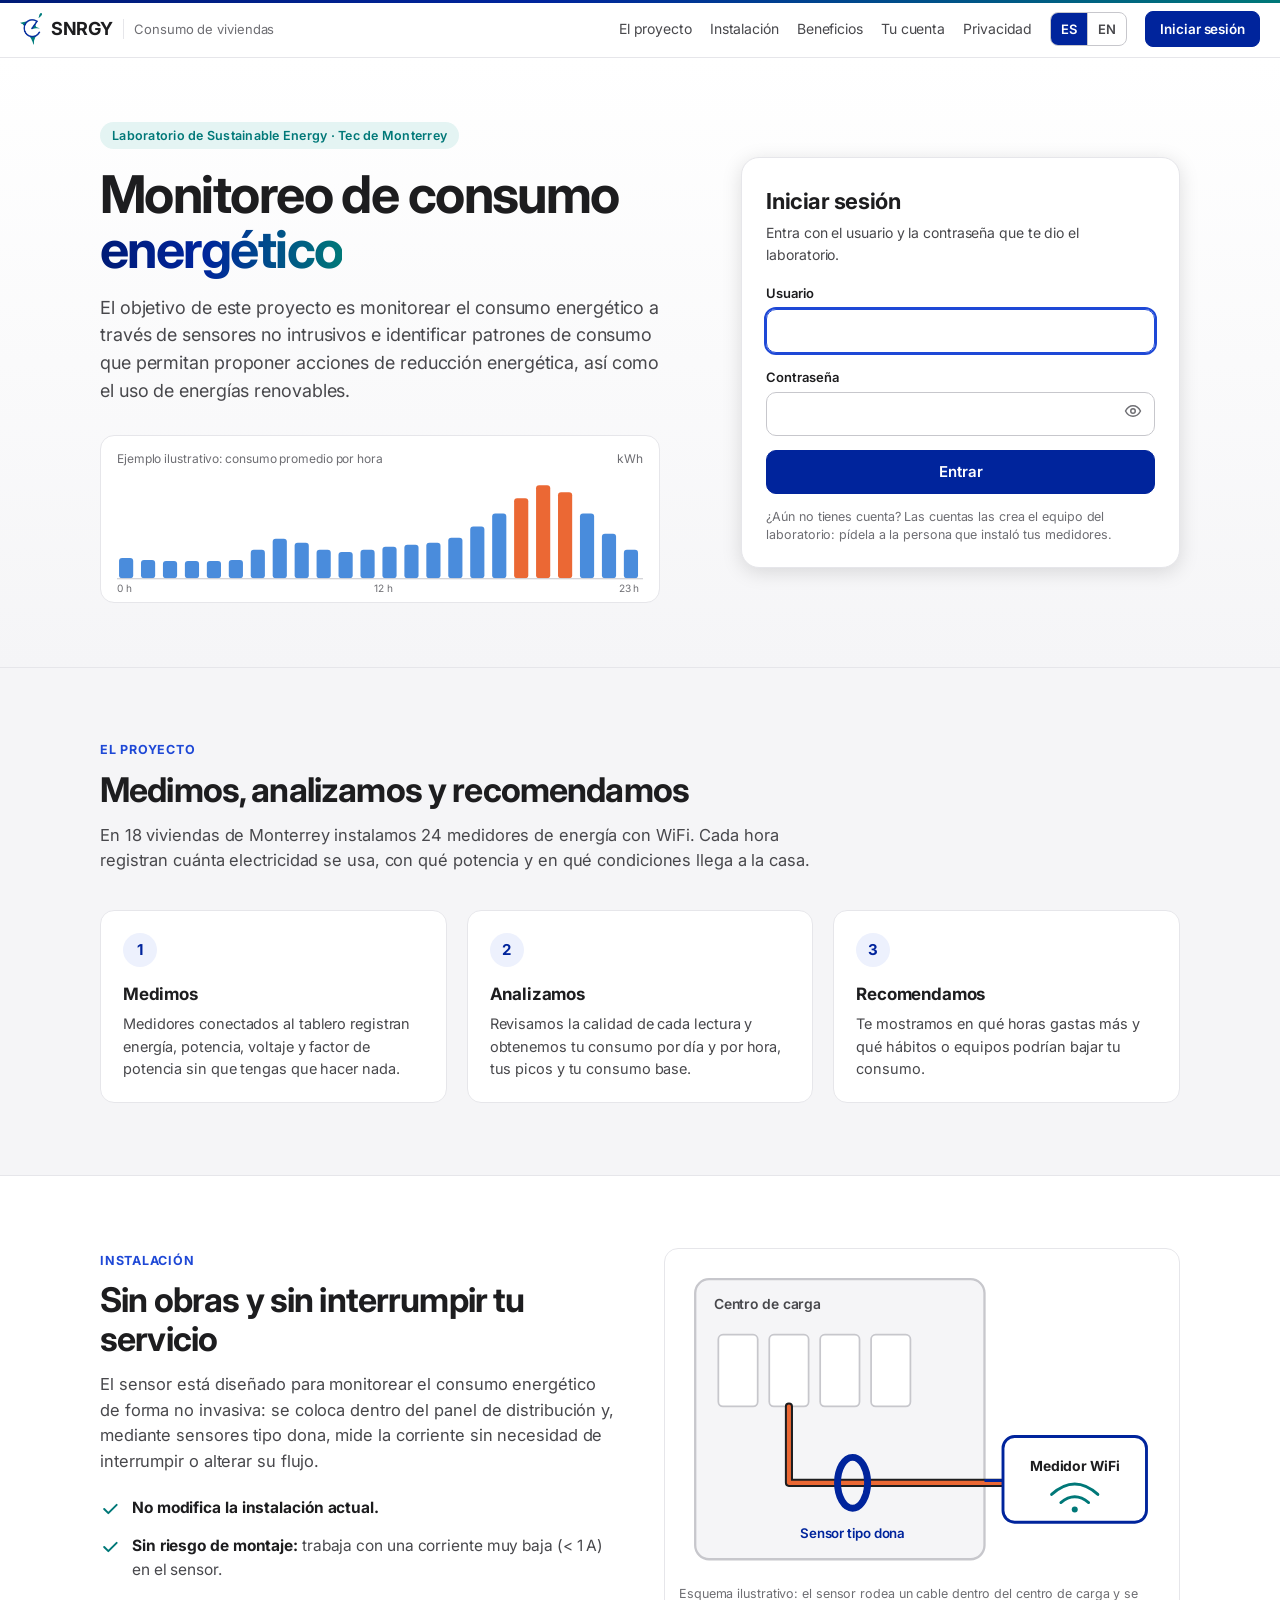
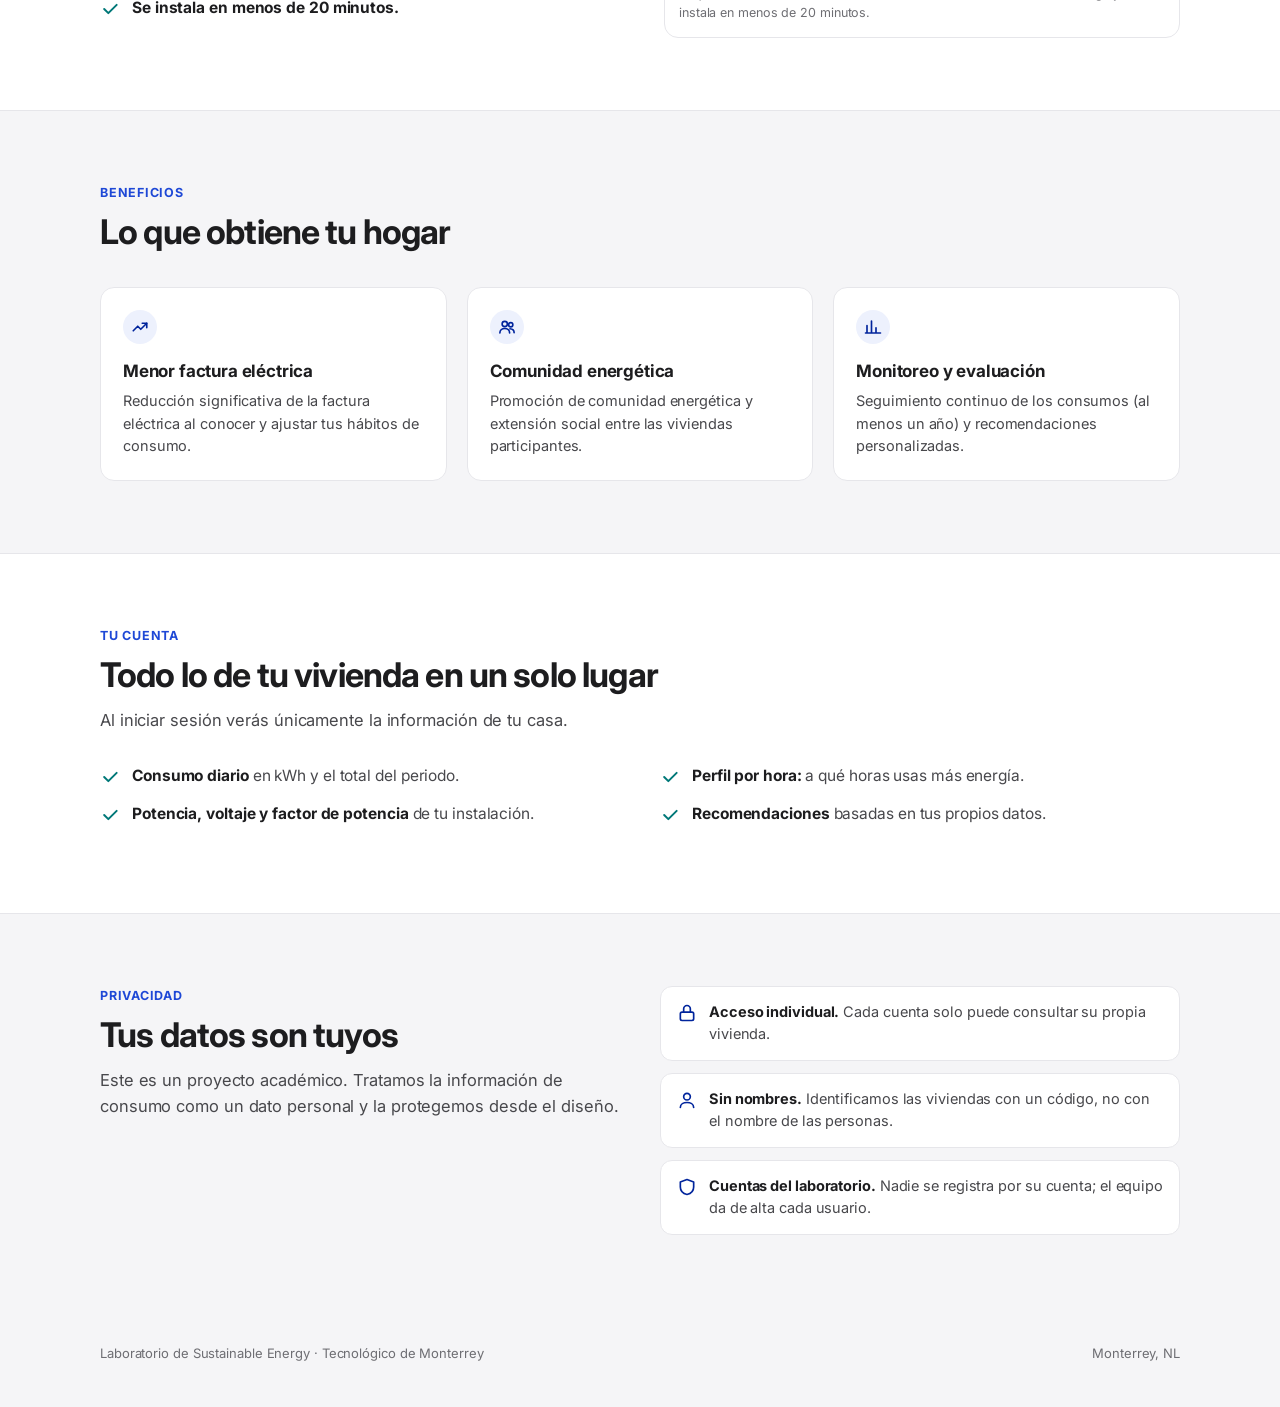
==== commit 7bad7c4c: "feat(frontend): selector de rango 1/3/7/14/30 días en admin y mi-vivienda" ====
--- a/frontend/admin.html
+++ b/frontend/admin.html
@@ -931,9 +931,11 @@
   <div class="top-r">
     <label class="field"><span class="sr" style="position:absolute;width:1px;height:1px;overflow:hidden;clip:rect(0 0 0 0)">Mes</span><select id="month" aria-label="Mes a consultar"></select></label>
     <div class="seg" role="group" aria-label="Días a mostrar" id="range">
-      <button type="button" data-n="7" aria-pressed="false">7 días</button>
+      <button type="button" data-n="1"  aria-pressed="false">1 día</button>
+      <button type="button" data-n="3"  aria-pressed="false">3 días</button>
+      <button type="button" data-n="7"  aria-pressed="false">7 días</button>
       <button type="button" data-n="14" aria-pressed="false">14 días</button>
-      <button type="button" data-n="20" aria-pressed="true">20 días</button>
+      <button type="button" data-n="30" aria-pressed="true">30 días</button>
     </div>
     <div class="seg langseg" role="group" aria-label="Idioma" id="lang"><button type="button" data-l="es" aria-pressed="true">ES</button><button type="button" data-l="en" aria-pressed="false">EN</button></div>
     <button type="button" class="alertbtn" id="alertsBtn" aria-haspopup="dialog"><svg width="16" height="16" viewBox="0 0 24 24" fill="none" stroke="currentColor" stroke-width="2.2" stroke-linecap="round" stroke-linejoin="round" aria-hidden="true"><path d="M10.3 3.9 1.8 18a2 2 0 0 0 1.7 3h17a2 2 0 0 0 1.7-3L13.7 3.9a2 2 0 0 0-3.4 0z"/><path d="M12 9v4M12 17h.01"/></svg><span class="txt">Alertas</span><span class="n" id="alCount">0</span></button>
@@ -1092,6 +1094,10 @@
 "Mes": "Month",
 "Días a mostrar": "Days to show",
 "7 días": "7 days",
+"1 día": "1 day",
+"3 días": "3 days",
+"14 días": "14 days",
+"30 días": "30 days",
 "14 días": "14 days",
 "20 días": "20 days",
 "Idioma": "Language",
@@ -1316,7 +1322,7 @@
 const CLS_LAB={get 1(){return t('sensor congelado')},get 2(){return t('hueco del sensor')},get 3(){return t('caída del sistema')}};
 const shp=(st,px)=>'<svg class="s-'+st+'" width="'+px+'" height="'+px+'" viewBox="-14 -14 28 28" aria-hidden="true">'+SHAPE[st]+'</svg>';
 
-const state={range:20,id:null,tab:'consumo',month:DATAMONTH};
+const state={range:30,id:null,tab:'consumo',month:DATAMONTH};
 const MESES=MESES_L.es;
 const NOM=()=>state.month!==DATAMONTH;
 const monthName=i=>MESES_L[LANG][i];
@@ -1923,7 +1929,7 @@
   const q=new URLSearchParams(location.hash.slice(1));
   if(HOUSES.some(h=>h.codigo===q.get('v')))state.id=q.get('v');
   if(MESES.some((n,i)=>DATAYEAR+'-'+String(i+1).padStart(2,'0')===q.get('m')))state.month=q.get('m');
-  if([7,14,20].includes(+q.get('n')))state.range=+q.get('n');
+  if([1,3,7,14,30].includes(+q.get('n')))state.range=+q.get('n');
 }catch(e){}
 setLang(LANG);
 requestAnimationFrame(refit);
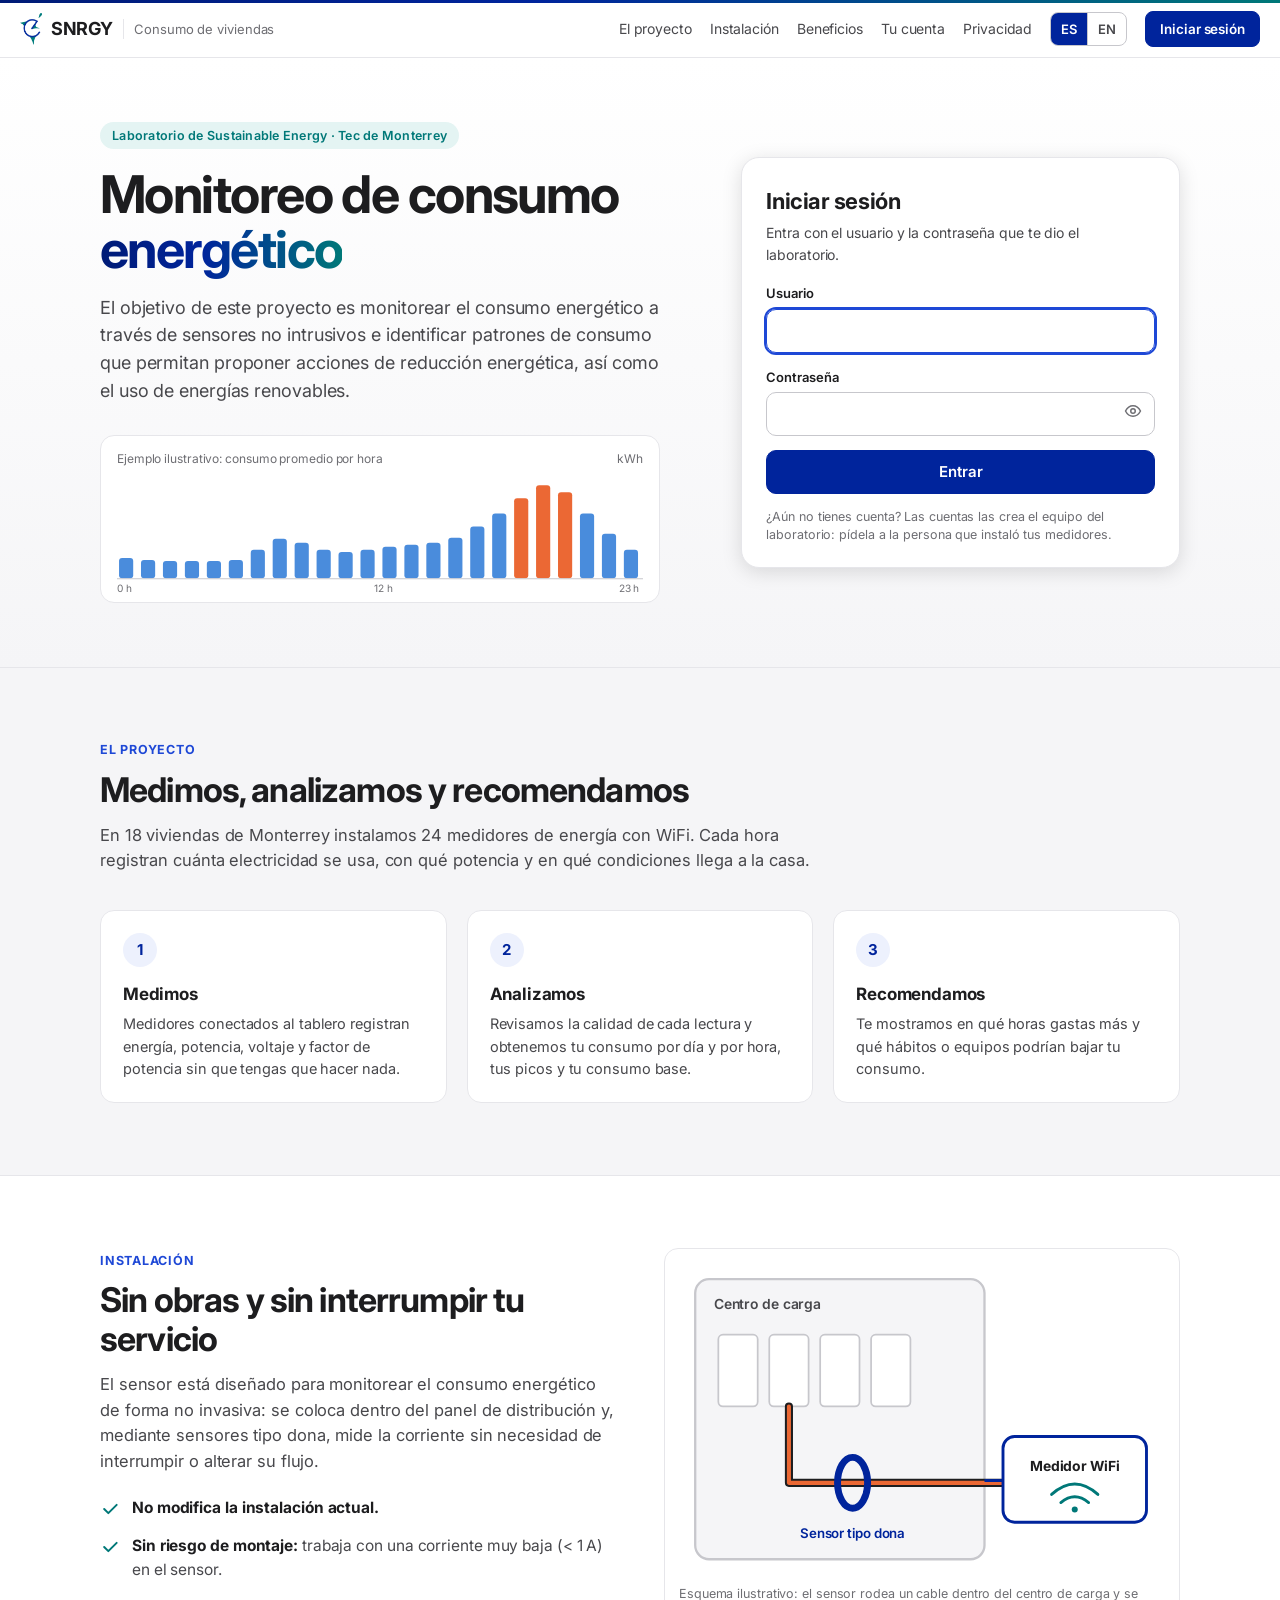
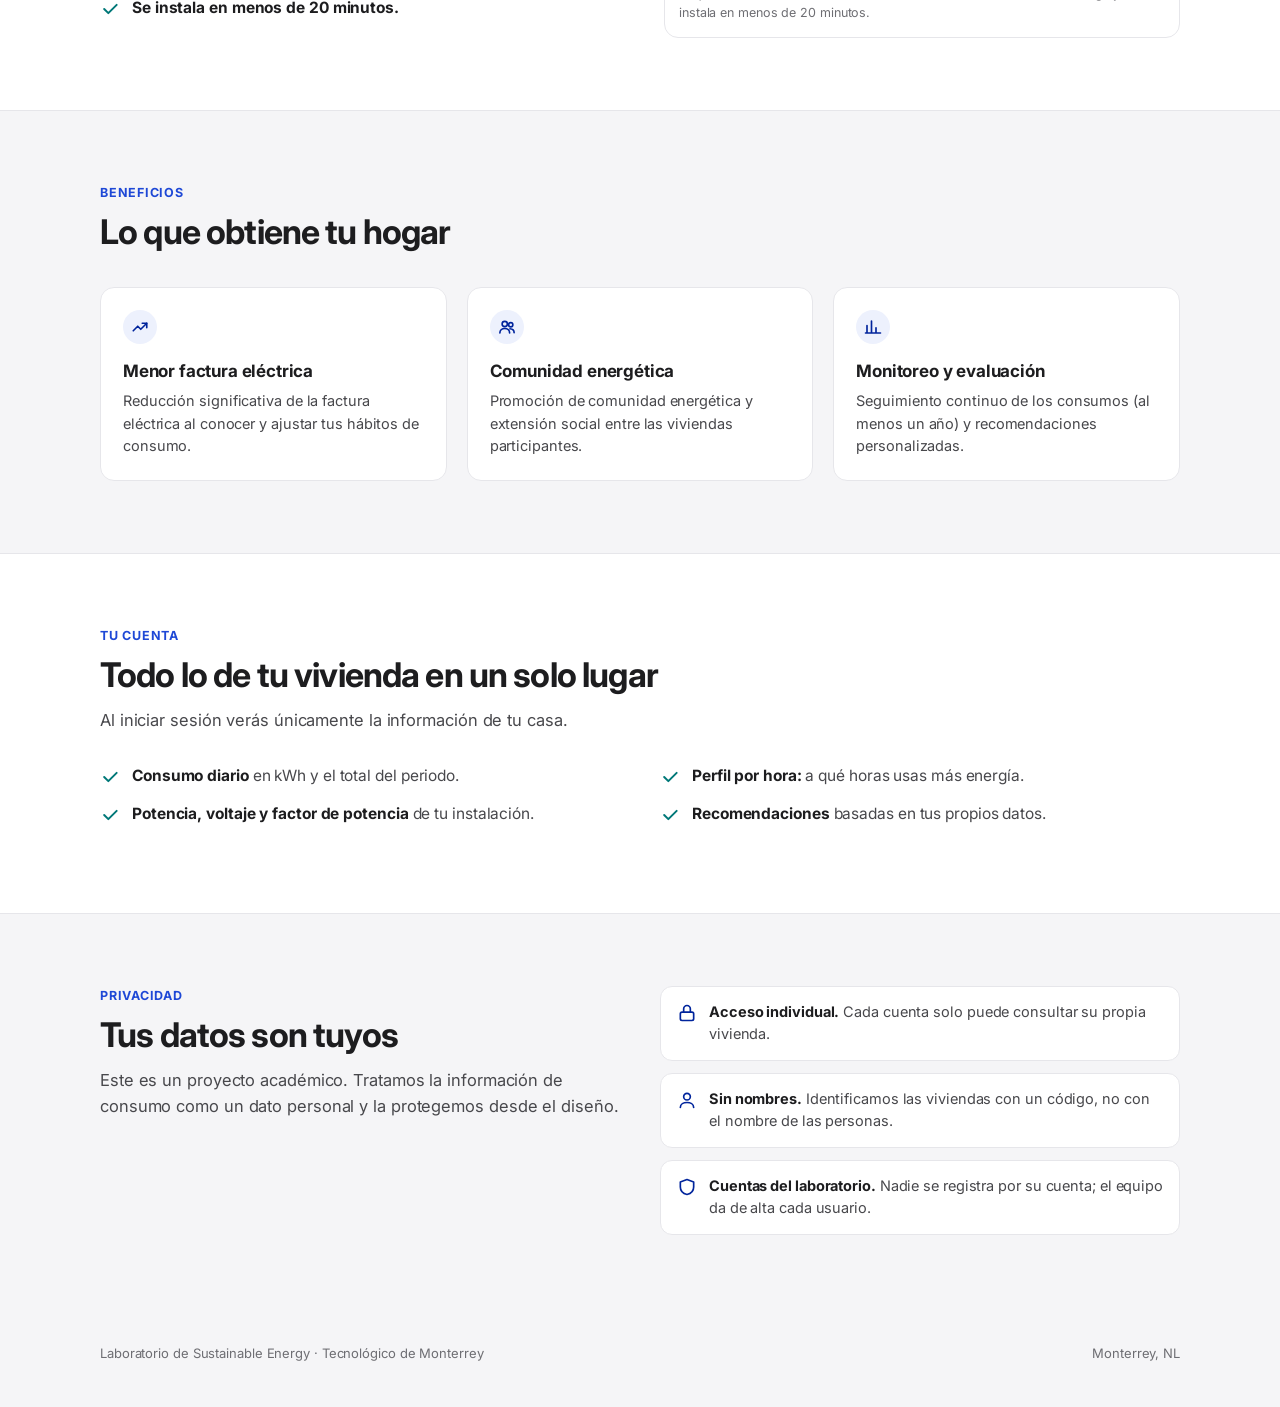
==== commit efef73e8: "agregado de de visualizacion 10 minutos" ====
--- a/frontend/admin.html
+++ b/frontend/admin.html
@@ -1522,10 +1522,28 @@
     yl+='<text class="tk" x="'+(ml-6)+'" y="'+(y(vv)+4).toFixed(1)+'" text-anchor="end">'+fmt(vv,dc)+'</text>';
   }
   if(dom.lo<0&&dom.hi>0)g+='<line class="base" x1="'+ml+'" x2="'+(W-mr)+'" y1="'+y(0).toFixed(1)+'" y2="'+y(0).toFixed(1)+'"/>';
-  const nd=n/24,maxLab=Math.max(2,Math.floor(pw/66)),every=Math.max(1,Math.ceil(nd/maxLab));let xl='';
-  for(let j=0;j<nd;j+=every){
-    const px=x(j*24),an=px<ml+20?'start':px>W-mr-24?'end':'middle';
-    xl+='<text class="tk" x="'+px.toFixed(1)+'" y="'+(H-6)+'" text-anchor="'+an+'">'+dLab(cfg.d0+j)+'</text>';
+  const nd=n/24;
+  let xl='';
+  if(nd<=1){
+    // 1 día: mostrar horas a lo largo del día
+    for(let h=0; h<24; h+=4){
+      const px=x(h), an=px<ml+20?'start':px>W-mr-24?'end':'middle';
+      xl+='<text class="tk" x="'+px.toFixed(1)+'" y="'+(H-6)+'" text-anchor="'+an+'">'+String(h).padStart(2,'0')+':00</text>';
+    }
+  } else if(nd<=3){
+    // 2-3 días: mostrar día y tramos de 12 horas
+    for(let k=0; k<n; k+=12){
+      const px=x(k), an=px<ml+20?'start':px>W-mr-24?'end':'middle';
+      const dIdx=Math.floor(k/24), hh=String(k%24).padStart(2,'0')+':00';
+      xl+='<text class="tk" x="'+px.toFixed(1)+'" y="'+(H-6)+'" text-anchor="'+an+'">'+dLab(cfg.d0+dIdx)+' '+hh+'</text>';
+    }
+  } else {
+    // 7+ días: mostrar nombres de días
+    const maxLab=Math.max(2,Math.floor(pw/66)), every=Math.max(1,Math.ceil(nd/maxLab));
+    for(let j=0;j<nd;j+=every){
+      const px=x(j*24),an=px<ml+20?'start':px>W-mr-24?'end':'middle';
+      xl+='<text class="tk" x="'+px.toFixed(1)+'" y="'+(H-6)+'" text-anchor="'+an+'">'+dLab(cfg.d0+j)+'</text>';
+    }
   }
   const sw=n>1?pw/(n-1):pw;
   const bands=runs(cfg.cls,c=>c!==0).map(([a,b])=>{const x0=Math.max(ml,x(a)-sw/2),x1=Math.min(W-mr,x(b)+sw/2);return '<rect class="band" x="'+x0.toFixed(1)+'" y="'+mt+'" width="'+(x1-x0).toFixed(1)+'" height="'+ph+'" fill="url(#'+uid+')"/>'}).join('');
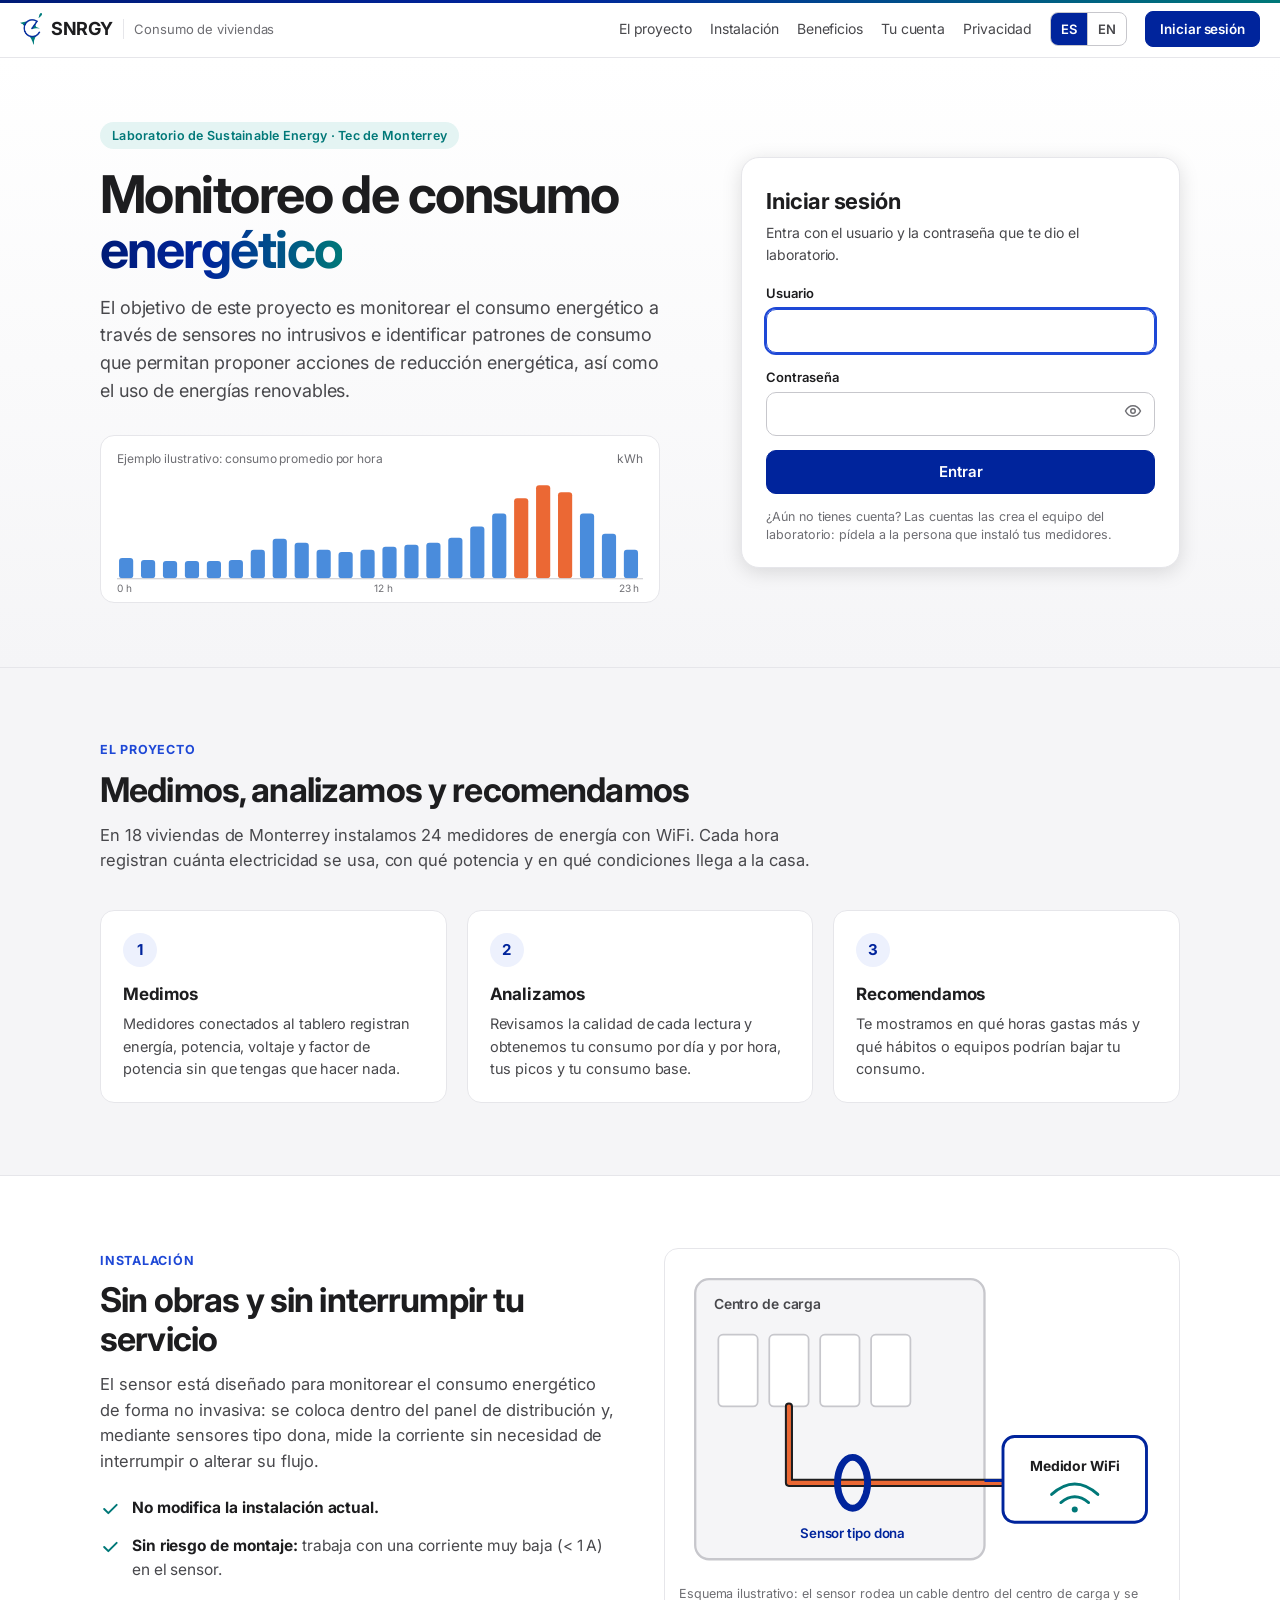
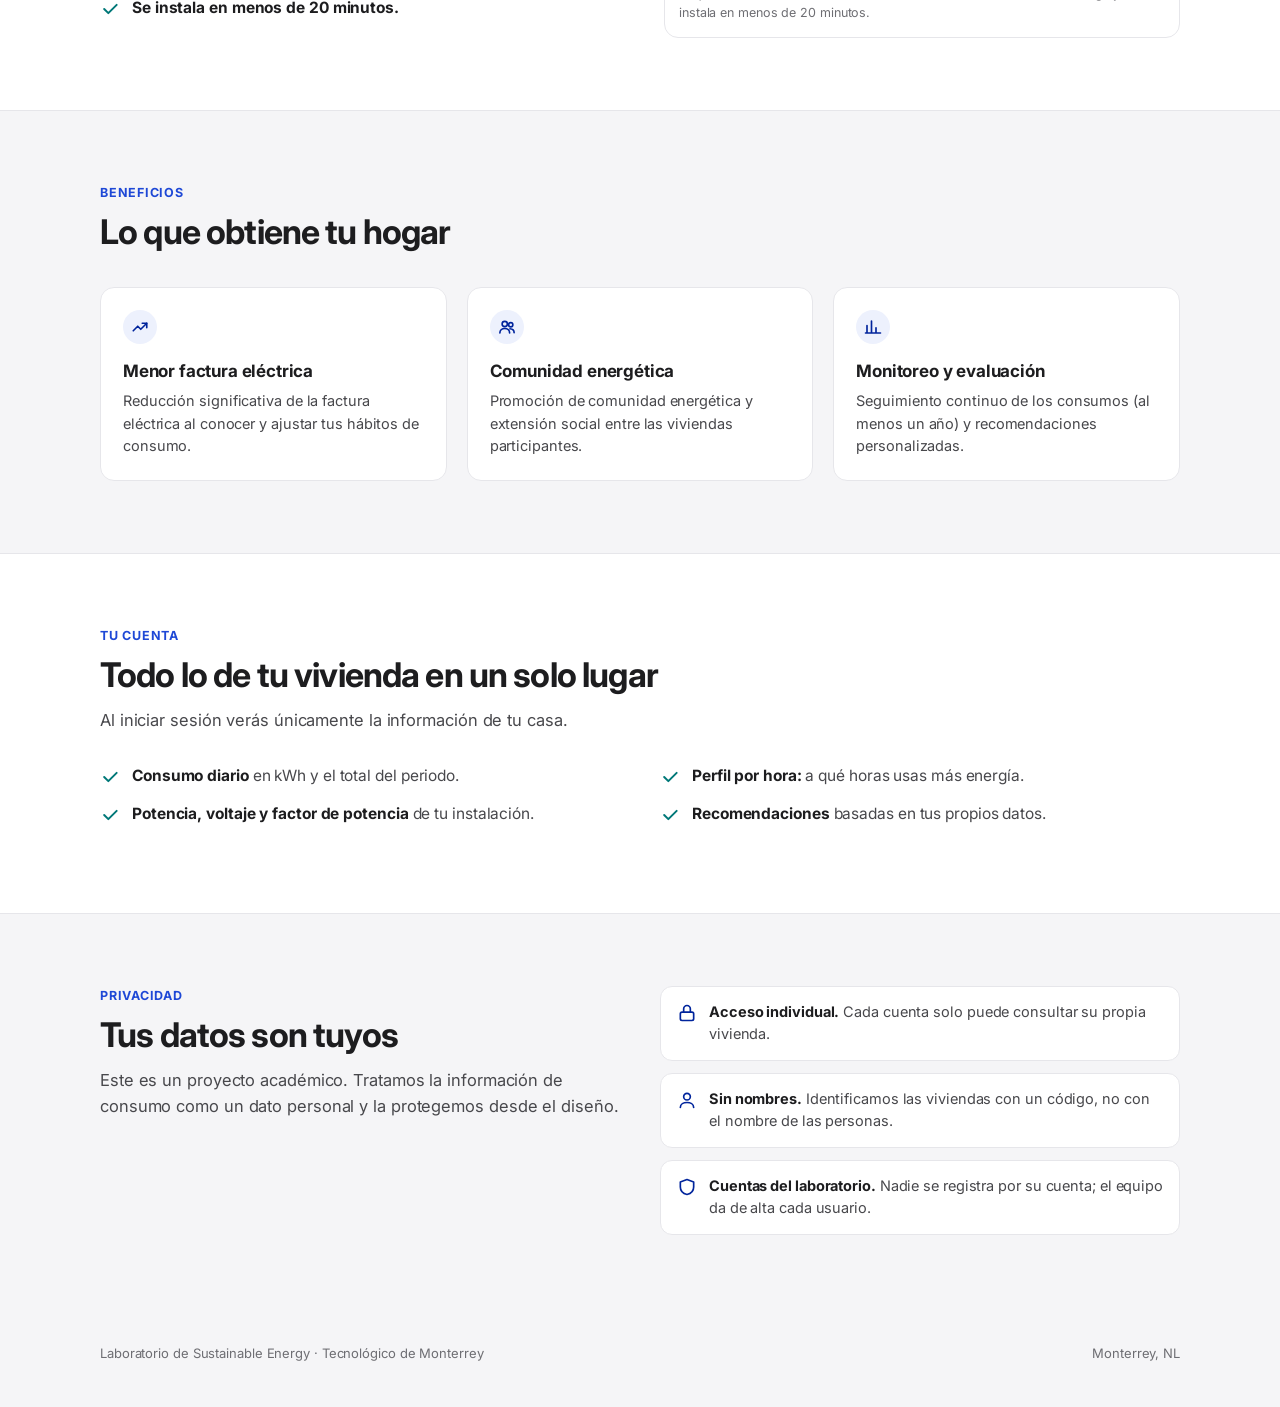
==== commit 91c3f336: "feat(frontend): pestaña '⚡ En vivo (10 min)' con resolución de 10 minutos desde lecturas_raw" ====
--- a/frontend/admin.html
+++ b/frontend/admin.html
@@ -985,6 +985,7 @@
         <button type="button" role="tab" id="tab-consumo" aria-controls="pan-consumo" aria-selected="true">Consumo</button>
         <button type="button" role="tab" id="tab-potencia" aria-controls="pan-potencia" aria-selected="false" tabindex="-1">Potencia</button>
         <button type="button" role="tab" id="tab-senal" aria-controls="pan-senal" aria-selected="false" tabindex="-1">Voltaje y frecuencia</button>
+        <button type="button" role="tab" id="tab-envivo" aria-controls="pan-envivo" aria-selected="false" tabindex="-1">⚡ En vivo (10 min)</button>
         <button type="button" role="tab" id="tab-estado" aria-controls="pan-estado" aria-selected="false" tabindex="-1">Estado de los datos</button>
       </div>
 
@@ -1020,6 +1021,23 @@
           <div class="sec-h"><h3>Frecuencia (Hz)</h3></div>
           <div class="chart" id="chFreq"></div>
           <p class="note" id="noteFreq"></p>
+        </div>
+      </div>
+
+      <div role="tabpanel" id="pan-envivo" aria-labelledby="tab-envivo" hidden>
+        <div class="sec">
+          <div class="sec-h">
+            <h3>Potencia activa (W) — Cada 10 minutos</h3>
+            <span class="note" id="liveNotePot" style="margin:0">Cargando lecturas en tiempo real...</span>
+          </div>
+          <div class="chart" id="chLivePower"></div>
+        </div>
+        <div class="sec">
+          <div class="sec-h">
+            <h3>Voltaje (V) — Cada 10 minutos</h3>
+            <div class="legend"><span><i class="sw s1"></i>Fase A</span><span><i class="sw s2"></i>Fase B</span></div>
+          </div>
+          <div class="chart" id="chLiveVolt"></div>
         </div>
       </div>
 
@@ -1717,7 +1735,7 @@
   $('#tblSens').innerHTML='<thead><tr><th>'+t('Sensor')+'</th><th class="l">'+t('Código')+'</th><th>'+t('% congelado')+'</th><th>'+t('Mayor tramo (h)')+'</th><th>'+t('Huecos')+'</th><th>'+t('Voltaje')+'</th><th class="l">'+t('Valor repetido')+'</th><th class="l">'+t('Última lectura confiable')+'</th></tr></thead><tbody>'
     +sens.map(s=>'<tr><td>'+s.codigo+'</td><td class="l"><span class="code">'+shp(CODE_SEV[s.estado],10)+' '+s.estado+'</span></td><td>'+fmt(s.pct_congelado)+'</td><td>'+fmt(s.tramo_congelado_max_h)+'</td><td>'+s.huecos_sensor+'</td><td>'+(s.tiene_voltaje?t('Sí'):t('No'))+'</td><td class="l">'+(s.repetido?fmt(s.repetido.p_w)+' W'+(s.repetido.v>0?', '+fmt(s.repetido.v)+' V':''):'—')+'</td><td class="l">'+lastLab(s)+'</td></tr>').join('')+'</tbody>';
 }
-const PANELS=['consumo','potencia','senal','estado'];
+const PANELS=['consumo','potencia','senal','envivo','estado'];
 function drawTab(){
   const i=idx(),h=HOUSES[i],s=ST[i],sens=SENS[h.codigo],d0=s.d0,k0=s.k0,sl=a=>a.slice(k0),n=NH-k0;
   const emptyFrozen=h.estado==='crit'?t('Sin lecturas confiables. Los sensores repiten el mismo valor en todo el periodo.'):t('Sin datos en este periodo.');
@@ -1737,7 +1755,107 @@
     lineChart($('#chFreq'),{n,d0,cls:sl(h.cls),series:[{name:t('Frecuencia'),short:'Hz',vals:sl(h.f),unit:'Hz'}],empty:msgV,aria:t('Frecuencia de {c}',{c:h.codigo}),dec:2});
     const fv=sl(h.f).filter(v=>v!==null);
     $('#noteFreq').textContent=fv.length&&sum(fv)/fv.length<59.5?t('Los medidores reportan menos de 60 Hz. Conviene revisar la calibración o la escala del medidor.'):'';
-  }else if(state.tab==='estado'){renderEstado(h)}
+  }else if(state.tab==='envivo'){renderLive(h)}
+  else if(state.tab==='estado'){renderEstado(h)}
+}
+
+/* ---------- alta resolución 10 min (lecturas_raw) ---------- */
+async function renderLive(h){
+  const elP=$('#chLivePower'), elV=$('#chLiveVolt');
+  if(!window.supabaseClient){
+    elP.innerHTML='<div class="empty">Requiere conexión a Supabase.</div>';
+    return;
+  }
+  elP.innerHTML='<div class="empty">Consultando lecturas de 10 minutos en tiempo real...</div>';
+  elV.innerHTML='';
+  try{
+    const {data, error}=await window.supabaseClient
+      .from('lecturas_raw')
+      .select('created_at,codigo_sensor,potencia_total_w,voltaje_a,voltaje_b')
+      .eq('codigo_vivienda', h.codigo)
+      .order('created_at', {ascending: true})
+      .limit(200);
+
+    if(error) throw error;
+    if(!data || !data.length){
+      elP.innerHTML='<div class="empty">Aún no hay lecturas de alta frecuencia registradas para '+esc(h.codigo)+' en lecturas_raw.</div>';
+      $('#liveNotePot').textContent='Sin lecturas en la tabla de 10 min';
+      return;
+    }
+
+    $('#liveNotePot').textContent=data.length+' mediciones de 10 minutos cargadas';
+
+    // Agrupar por timestamp para consolidar sensores si hay más de 1
+    const byTs={};
+    data.forEach(r=>{
+      const t=r.created_at;
+      if(!byTs[t]) byTs[t]={ts:t, pot:0, va:r.voltaje_a, vb:r.voltaje_b};
+      byTs[t].pot += (r.potencia_total_w || 0);
+      if(r.voltaje_a) byTs[t].va=r.voltaje_a;
+      if(r.voltaje_b) byTs[t].vb=r.voltaje_b;
+    });
+
+    const pts=Object.values(byTs);
+    const n=pts.length;
+    const W=Math.max(260, Math.floor(elP.clientWidth)), H=230, ml=44, mr=12, mt=12, mb=24, pw=W-ml-mr, ph=H-mt-mb;
+
+    // 1. Gráfica de Potencia W
+    const maxP=Math.max(...pts.map(p=>p.pot), 10)*1.15;
+    const yP=v=>mt+ph*(1-Math.max(0,v)/maxP);
+    const x=k=>ml+(n>1?k*pw/(n-1):pw/2);
+
+    let pathP='', dotsP='';
+    pts.forEach((p,k)=>{
+      const px=x(k), py=yP(p.pot);
+      pathP += (k===0?'M':'L')+px.toFixed(1)+' '+py.toFixed(1);
+      dotsP += '<circle cx="'+px.toFixed(1)+'" cy="'+py.toFixed(1)+'" r="3.2" fill="#2a78d6"><title>'+fmtDT(p.ts)+' · '+p.pot.toFixed(1)+' W</title></circle>';
+    });
+
+    let xl='';
+    const stepLab=Math.max(1, Math.ceil(n/6));
+    pts.forEach((p,k)=>{
+      if(k%stepLab===0 || k===n-1){
+        const tm=p.ts.includes('T')?p.ts.split('T')[1].slice(0,5):p.ts.slice(11,16);
+        xl+='<text class="tk" x="'+x(k).toFixed(1)+'" y="'+(H-6)+'" text-anchor="middle">'+tm+'</text>';
+      }
+    });
+
+    elP.innerHTML='<svg width="'+W+'" height="'+H+'" viewBox="0 0 '+W+' '+H+'">'
+      +'<line class="base" x1="'+ml+'" x2="'+(W-mr)+'" y1="'+(H-mb)+'" y2="'+(H-mb)+'"/>'
+      +'<text class="tk" x="'+(ml-6)+'" y="'+(mt+10)+'" text-anchor="end">'+maxP.toFixed(0)+' W</text>'
+      +'<text class="tk" x="'+(ml-6)+'" y="'+(H-mb)+'" text-anchor="end">0 W</text>'
+      +'<path d="'+pathP+'" fill="none" stroke="#2a78d6" stroke-width="2.2" stroke-linejoin="round"/>'
+      +dotsP+xl+'</svg>';
+
+    // 2. Gráfica de Voltaje Fase A y B
+    const allV=pts.flatMap(p=>[p.va, p.vb].filter(v=>v!==null&&v>90&&v<150));
+    const minV=allV.length?Math.min(...allV)-2:110, maxV=allV.length?Math.max(...allV)+2:140;
+    const yV=v=>mt+ph*(1-(v-minV)/(maxV-minV||1));
+
+    let pathA='', pathB='', dotsV='';
+    pts.forEach((p,k)=>{
+      const px=x(k);
+      if(p.va){
+        pathA += (pathA===''?'M':'L')+px.toFixed(1)+' '+yV(p.va).toFixed(1);
+        dotsV += '<circle cx="'+px.toFixed(1)+'" cy="'+yV(p.va).toFixed(1)+'" r="2.8" fill="#2a78d6"><title>'+fmtDT(p.ts)+' Fase A: '+p.va.toFixed(1)+' V</title></circle>';
+      }
+      if(p.vb){
+        pathB += (pathB===''?'M':'L')+px.toFixed(1)+' '+yV(p.vb).toFixed(1);
+        dotsV += '<circle cx="'+px.toFixed(1)+'" cy="'+yV(p.vb).toFixed(1)+'" r="2.8" fill="#eb6834"><title>'+fmtDT(p.ts)+' Fase B: '+p.vb.toFixed(1)+' V</title></circle>';
+      }
+    });
+
+    elV.innerHTML='<svg width="'+W+'" height="'+H+'" viewBox="0 0 '+W+' '+H+'">'
+      +'<line class="base" x1="'+ml+'" x2="'+(W-mr)+'" y1="'+(H-mb)+'" y2="'+(H-mb)+'"/>'
+      +'<text class="tk" x="'+(ml-6)+'" y="'+(mt+10)+'" text-anchor="end">'+maxV.toFixed(1)+' V</text>'
+      +'<text class="tk" x="'+(ml-6)+'" y="'+(H-mb)+'" text-anchor="end">'+minV.toFixed(1)+' V</text>'
+      +'<path d="'+pathA+'" fill="none" stroke="#2a78d6" stroke-width="2" stroke-linejoin="round"/>'
+      +'<path d="'+pathB+'" fill="none" stroke="#eb6834" stroke-width="2" stroke-linejoin="round"/>'
+      +dotsV+xl+'</svg>';
+
+  }catch(err){
+    elP.innerHTML='<div class="empty">Error al cargar datos en vivo: '+esc(err.message)+'</div>';
+  }
 }
 function renderEmpty(){
   const d=$('#dempty'),m=monthLabel(state.month);
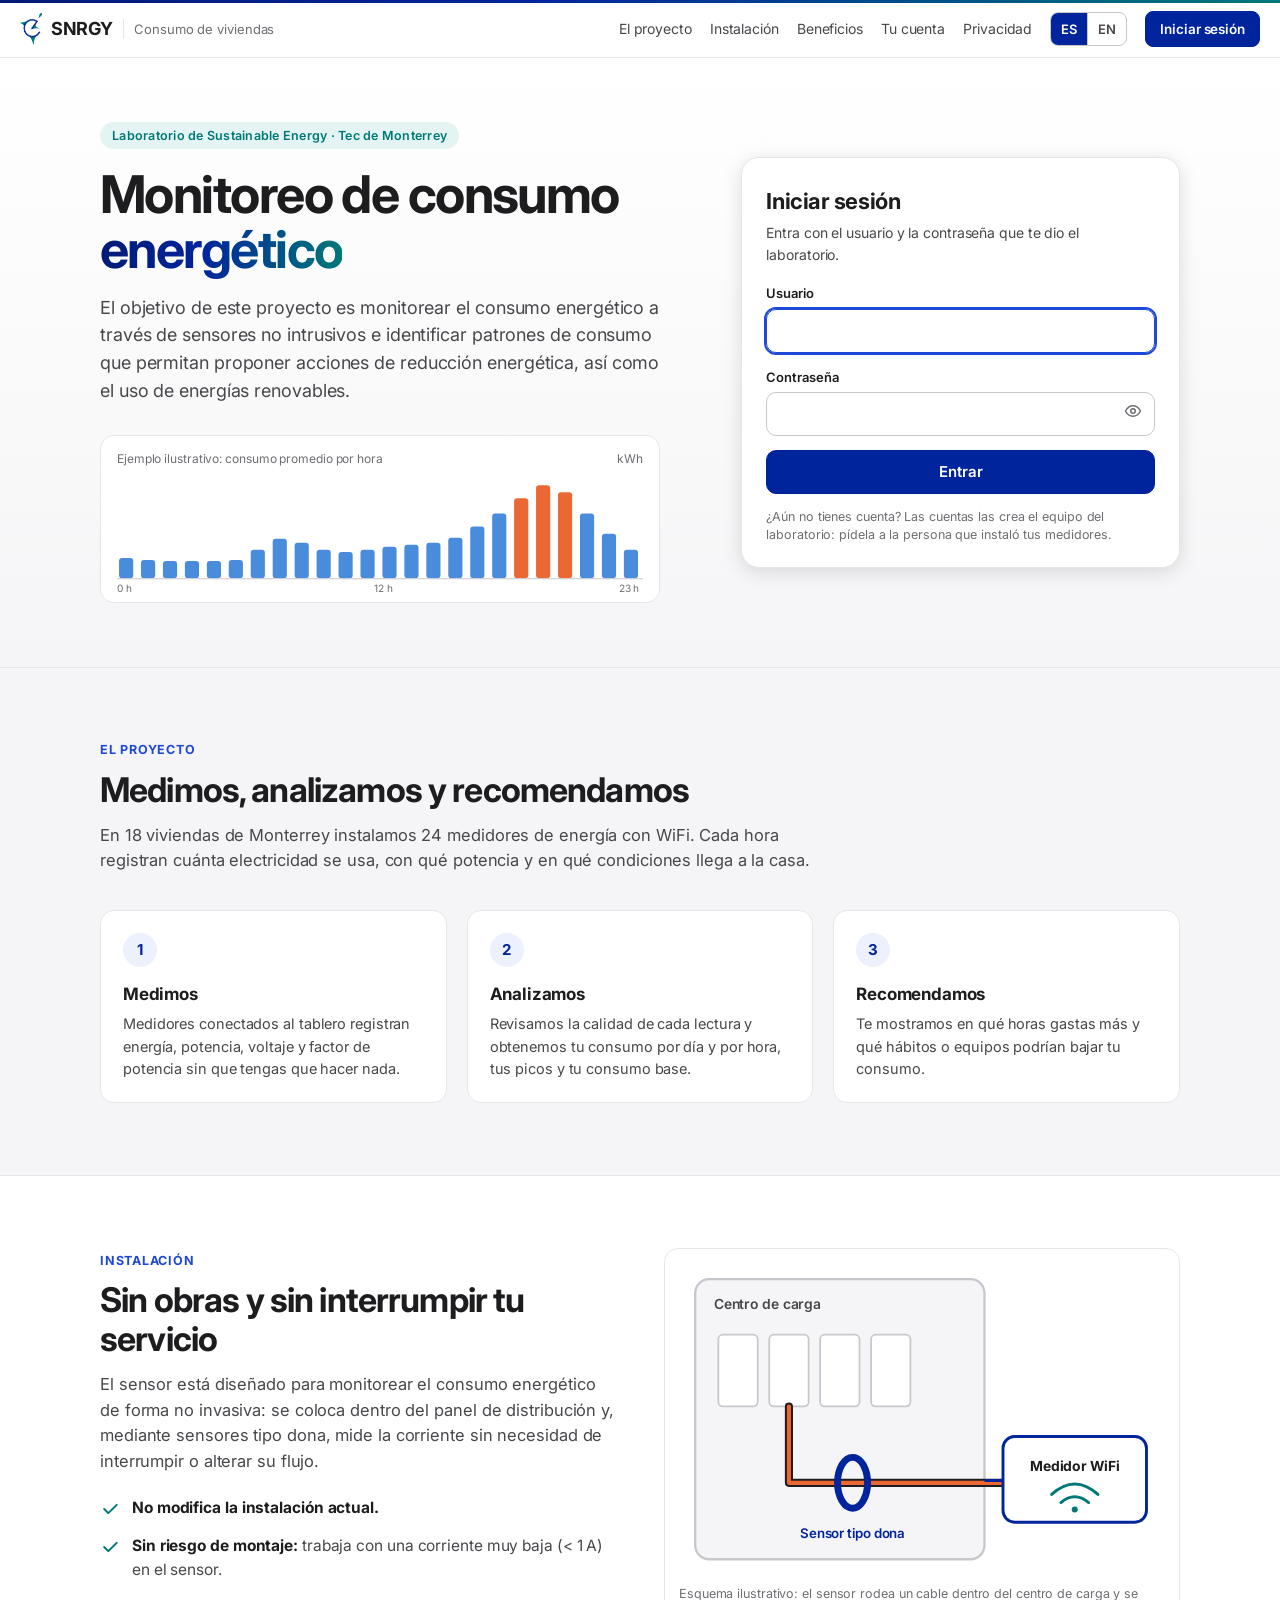
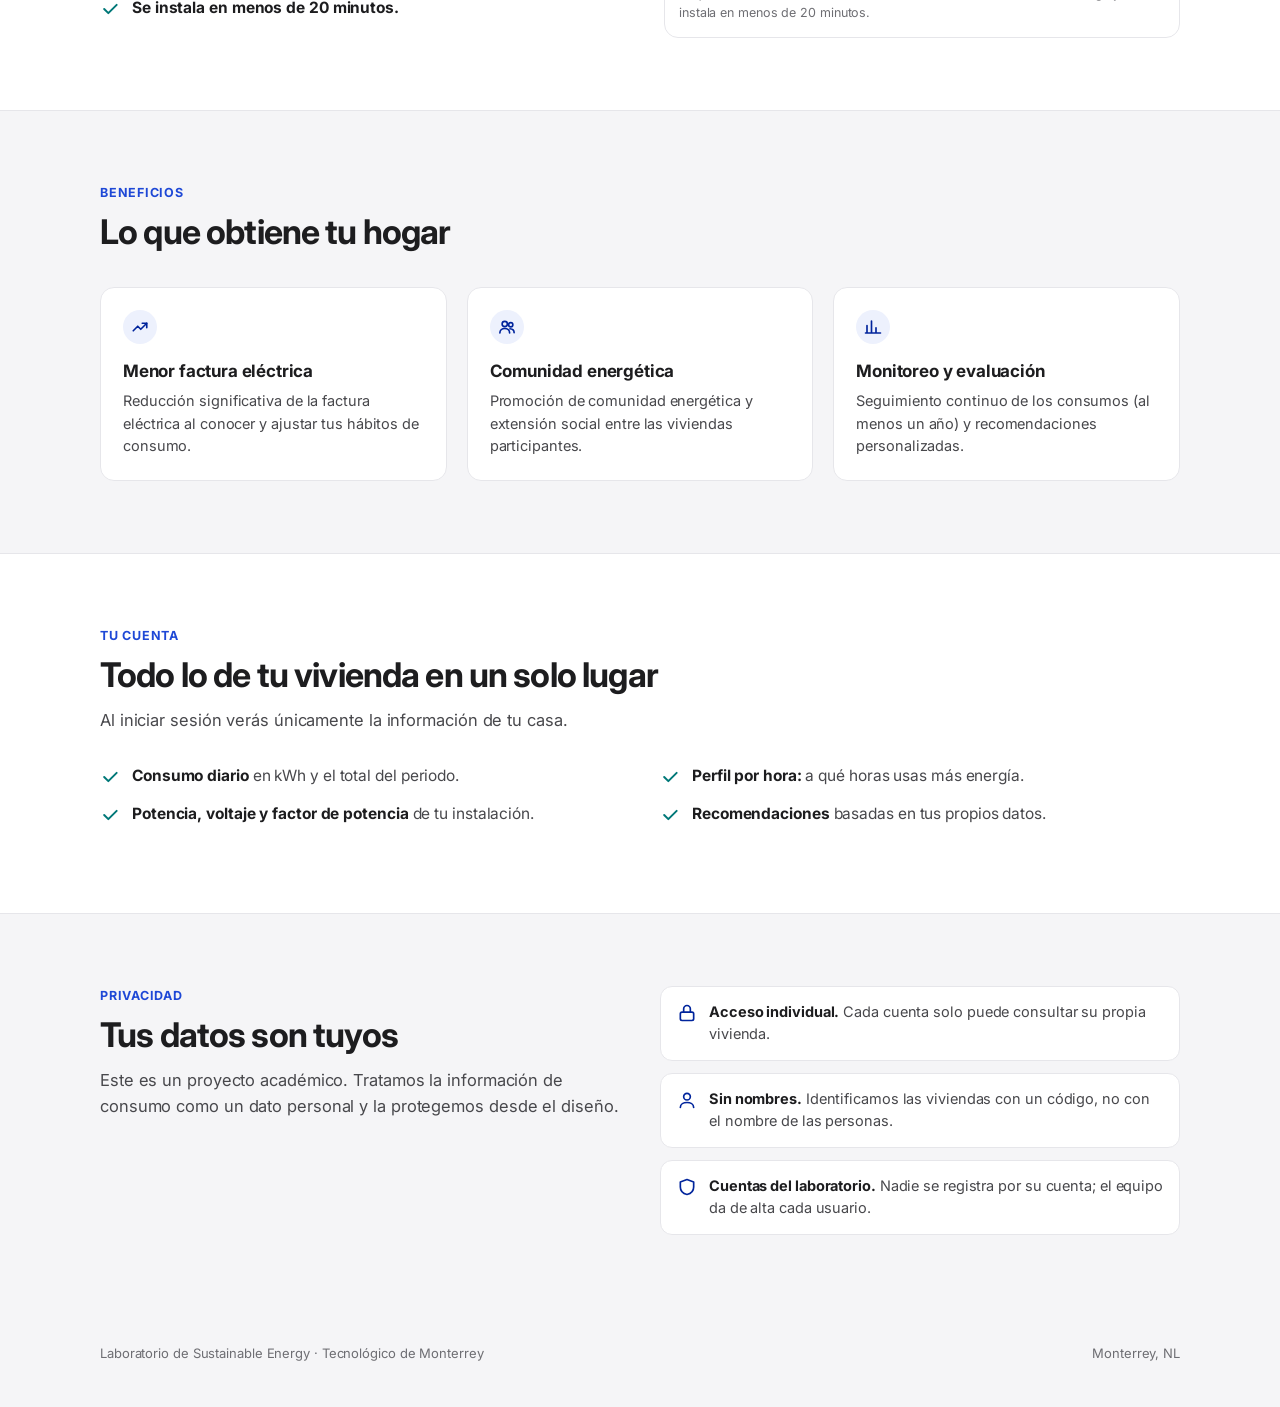
==== commit d81a88be: "fix(frontend): ordenar por lecturas más recientes y renderizar brechas de tiempo real en En vivo" ====
--- a/frontend/admin.html
+++ b/frontend/admin.html
@@ -985,7 +985,7 @@
         <button type="button" role="tab" id="tab-consumo" aria-controls="pan-consumo" aria-selected="true">Consumo</button>
         <button type="button" role="tab" id="tab-potencia" aria-controls="pan-potencia" aria-selected="false" tabindex="-1">Potencia</button>
         <button type="button" role="tab" id="tab-senal" aria-controls="pan-senal" aria-selected="false" tabindex="-1">Voltaje y frecuencia</button>
-        <button type="button" role="tab" id="tab-envivo" aria-controls="pan-envivo" aria-selected="false" tabindex="-1">⚡ En vivo (10 min)</button>
+        <button type="button" role="tab" id="tab-envivo" aria-controls="pan-envivo" aria-selected="false" tabindex="-1">En vivo (10 min)</button>
         <button type="button" role="tab" id="tab-estado" aria-controls="pan-estado" aria-selected="false" tabindex="-1">Estado de los datos</button>
       </div>
 
@@ -1762,21 +1762,11 @@
 /* ---------- alta resolución 10 min (lecturas_raw) ---------- */
 async function renderLive(h){
   const elP=$('#chLivePower'), elV=$('#chLiveVolt');
-  if(!window.supabaseClient){
-    elP.innerHTML='<div class="empty">Requiere conexión a Supabase.</div>';
-    return;
-  }
   elP.innerHTML='<div class="empty">Consultando lecturas de 10 minutos en tiempo real...</div>';
   elV.innerHTML='';
   try{
-    const {data, error}=await window.supabaseClient
-      .from('lecturas_raw')
-      .select('created_at,codigo_sensor,potencia_total_w,voltaje_a,voltaje_b')
-      .eq('codigo_vivienda', h.codigo)
-      .order('created_at', {ascending: true})
-      .limit(200);
-
-    if(error) throw error;
+    const data = await SNRGY.loadRaw(h.codigo, 200);
+
     if(!data || !data.length){
       elP.innerHTML='<div class="empty">Aún no hay lecturas de alta frecuencia registradas para '+esc(h.codigo)+' en lecturas_raw.</div>';
       $('#liveNotePot').textContent='Sin lecturas en la tabla de 10 min';
@@ -1795,28 +1785,51 @@
       if(r.voltaje_b) byTs[t].vb=r.voltaje_b;
     });
 
-    const pts=Object.values(byTs);
+    const pts=Object.values(byTs).map(p=>({
+      ...p,
+      time: new Date(p.ts).getTime()
+    })).sort((a,b)=>a.time-b.time);
+
     const n=pts.length;
+    const tMin = pts[0].time;
+    const tMax = pts[n-1].time;
+    const timeSpan = Math.max(tMax - tMin, 60000); // al menos 1 min
+
+    const firstStr = fmtDT(pts[0].ts);
+    const lastStr = fmtDT(pts[n-1].ts);
+    $('#liveNotePot').textContent = `${n} mediciones (${firstStr} → ${lastStr})`;
+
     const W=Math.max(260, Math.floor(elP.clientWidth)), H=230, ml=44, mr=12, mt=12, mb=24, pw=W-ml-mr, ph=H-mt-mb;
+
+    // Posición X en base al tiempo real
+    const x = t => ml + (timeSpan > 0 ? ((t - tMin) / timeSpan) * pw : pw / 2);
 
     // 1. Gráfica de Potencia W
     const maxP=Math.max(...pts.map(p=>p.pot), 10)*1.15;
     const yP=v=>mt+ph*(1-Math.max(0,v)/maxP);
-    const x=k=>ml+(n>1?k*pw/(n-1):pw/2);
 
     let pathP='', dotsP='';
-    pts.forEach((p,k)=>{
-      const px=x(k), py=yP(p.pot);
-      pathP += (k===0?'M':'L')+px.toFixed(1)+' '+py.toFixed(1);
+    let lastTime = null;
+    const GAP_LIMIT_MS = 25 * 60 * 1000; // si hay más de 25 min sin datos, cortar la línea
+
+    pts.forEach((p)=>{
+      const px=x(p.time), py=yP(p.pot);
+      if(lastTime !== null && (p.time - lastTime) > GAP_LIMIT_MS){
+        pathP += ' M' + px.toFixed(1) + ' ' + py.toFixed(1); // brecha sin conectar
+      } else {
+        pathP += (pathP==='' ? 'M' : ' L') + px.toFixed(1) + ' ' + py.toFixed(1);
+      }
       dotsP += '<circle cx="'+px.toFixed(1)+'" cy="'+py.toFixed(1)+'" r="3.2" fill="#2a78d6"><title>'+fmtDT(p.ts)+' · '+p.pot.toFixed(1)+' W</title></circle>';
+      lastTime = p.time;
     });
 
+    // Etiquetas X espaciadas en el tiempo
     let xl='';
     const stepLab=Math.max(1, Math.ceil(n/6));
     pts.forEach((p,k)=>{
       if(k%stepLab===0 || k===n-1){
         const tm=p.ts.includes('T')?p.ts.split('T')[1].slice(0,5):p.ts.slice(11,16);
-        xl+='<text class="tk" x="'+x(k).toFixed(1)+'" y="'+(H-6)+'" text-anchor="middle">'+tm+'</text>';
+        xl+='<text class="tk" x="'+x(p.time).toFixed(1)+'" y="'+(H-6)+'" text-anchor="middle">'+tm+'</text>';
       }
     });
 
@@ -1833,15 +1846,27 @@
     const yV=v=>mt+ph*(1-(v-minV)/(maxV-minV||1));
 
     let pathA='', pathB='', dotsV='';
-    pts.forEach((p,k)=>{
-      const px=x(k);
+    let lastTimeA = null, lastTimeB = null;
+
+    pts.forEach((p)=>{
+      const px=x(p.time);
       if(p.va){
-        pathA += (pathA===''?'M':'L')+px.toFixed(1)+' '+yV(p.va).toFixed(1);
+        if(lastTimeA !== null && (p.time - lastTimeA) > GAP_LIMIT_MS){
+          pathA += ' M' + px.toFixed(1) + ' ' + yV(p.va).toFixed(1);
+        } else {
+          pathA += (pathA==='' ? 'M' : ' L') + px.toFixed(1) + ' ' + yV(p.va).toFixed(1);
+        }
         dotsV += '<circle cx="'+px.toFixed(1)+'" cy="'+yV(p.va).toFixed(1)+'" r="2.8" fill="#2a78d6"><title>'+fmtDT(p.ts)+' Fase A: '+p.va.toFixed(1)+' V</title></circle>';
+        lastTimeA = p.time;
       }
       if(p.vb){
-        pathB += (pathB===''?'M':'L')+px.toFixed(1)+' '+yV(p.vb).toFixed(1);
+        if(lastTimeB !== null && (p.time - lastTimeB) > GAP_LIMIT_MS){
+          pathB += ' M' + px.toFixed(1) + ' ' + yV(p.vb).toFixed(1);
+        } else {
+          pathB += (pathB==='' ? 'M' : ' L') + px.toFixed(1) + ' ' + yV(p.vb).toFixed(1);
+        }
         dotsV += '<circle cx="'+px.toFixed(1)+'" cy="'+yV(p.vb).toFixed(1)+'" r="2.8" fill="#eb6834"><title>'+fmtDT(p.ts)+' Fase B: '+p.vb.toFixed(1)+' V</title></circle>';
+        lastTimeB = p.time;
       }
     });
 
